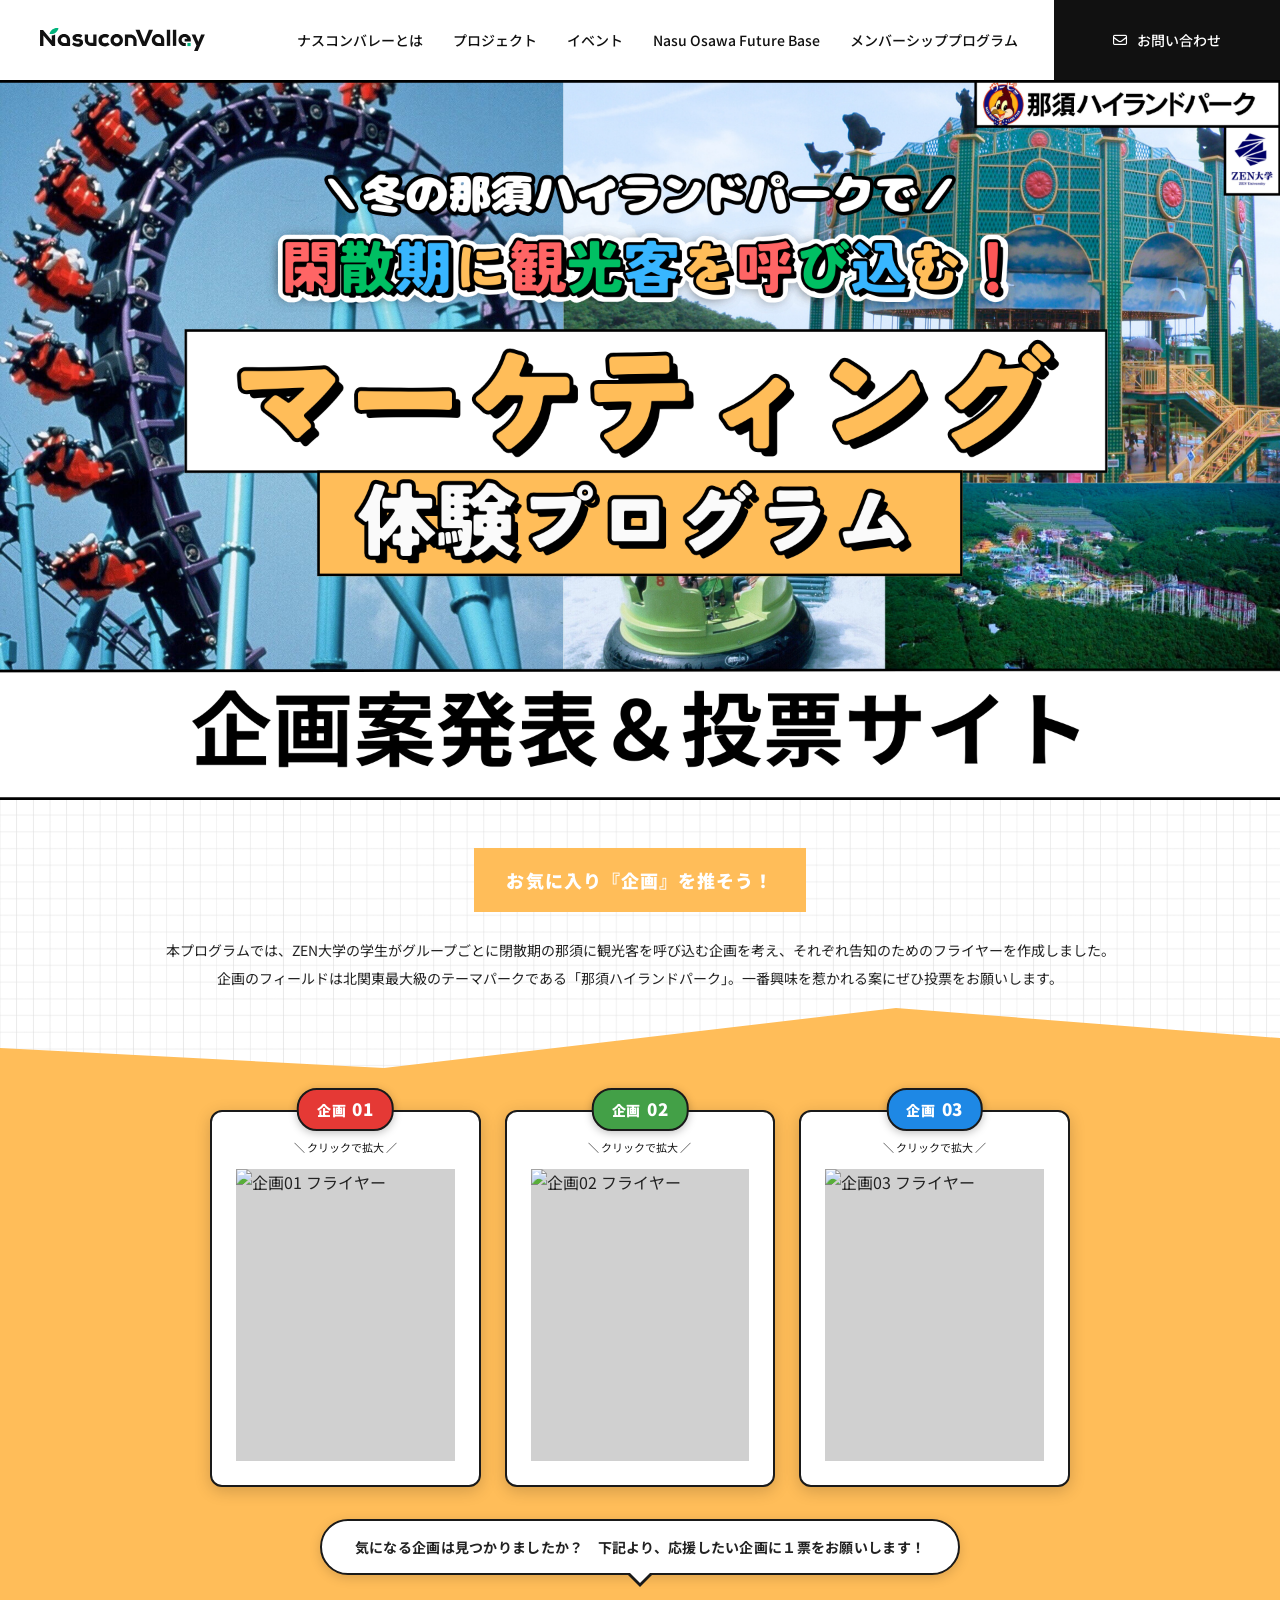
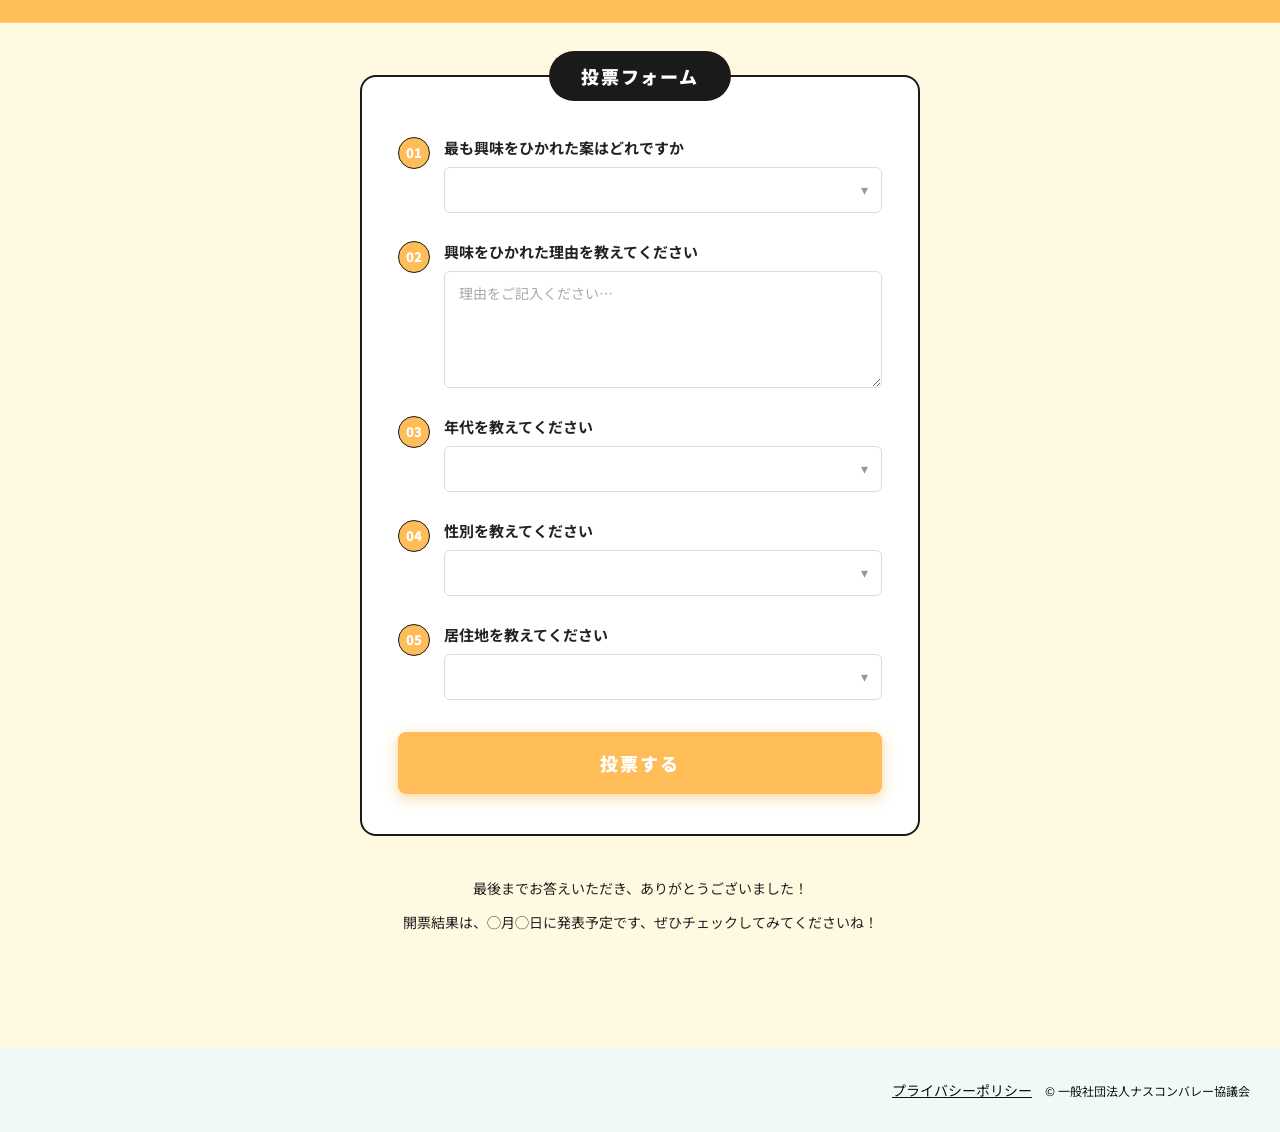
==== zen-mktg-pgm_vote.html @ e27eb182 "Add files via upload" ====
<!DOCTYPE html>
<html lang="ja">
  <head>
    <meta charset="UTF-8" />
    <meta
      name="viewport"
      content="width=device-width, initial-scale=1.0, maximum-scale=1.0"
    />
    <meta http-equiv="X-UA-Compatible" content="ie=edge" />

    <title>ZEN大学/マーケティング体験プログラム | ナスコンバレー</title>
    <meta
      name="description"
      content="ナスコンバレーは、21世紀型社会に求められるソリューション（エコシステム、サービス、製品）の共創・実証実験・社会実装の場です。社会・社会人・市民を中心に、未来社会の現実解となるソリューションを共創していく国内最大規模のリビングラボです。"
    />
    <script>
      (function (w, d, s, l, i) {
        w[l] = w[l] || [];
        w[l].push({ "gtm.start": new Date().getTime(), event: "gtm.js" });
        var f = d.getElementsByTagName(s)[0],
          j = d.createElement(s),
          dl = l != "dataLayer" ? "&l=" + l : "";
        j.async = true;
        j.src = "https://www.googletagmanager.com/gtm.js?id=" + i + dl;
        f.parentNode.insertBefore(j, f);
      })(window, document, "script", "dataLayer", "GTM-M34Q8W4");
    </script>
    <link rel="icon" href="/favicon.ico" />
    <link
      rel="stylesheet"
      type="text/css"
      href="https://cdnjs.cloudflare.com/ajax/libs/font-awesome/6.5.0/css/all.min.css"
    />
    <style>
      html:focus-within {
        scroll-behavior: smooth;
      }
    </style>
    <link rel="stylesheet" href="/assets/css/style.css" />

    <link
      rel="stylesheet"
      href="https://cdn.jsdelivr.net/npm/swiper@11/swiper-bundle.min.css"
    />
    <script src="https://cdn.jsdelivr.net/npm/swiper@11/swiper-bundle.min.js"></script>
    <link rel="preconnect" href="https://fonts.googleapis.com" />
    <link rel="preconnect" href="https://fonts.gstatic.com" crossorigin />
    <link
      href="https://fonts.googleapis.com/css2?family=Poppins:ital,wght@1,700&display=swap"
      rel="stylesheet"
    />
    <link
      rel="stylesheet"
      href="https://cdnjs.cloudflare.com/ajax/libs/viewerjs/1.11.6/viewer.min.css"
    />
    <script src="https://cdnjs.cloudflare.com/ajax/libs/viewerjs/1.11.6/viewer.min.js"></script>

    <!-- このページ専用CSS -->
    <link rel="stylesheet" href="/assets/css/zen-mktg-pgm_vote.css" />
  </head>
  <body>
    <div class="l-container">
      <noscript
        ><iframe
          src="https://www.googletagmanager.com/ns.html?id=GTM-M34Q8W4"
          height="0"
          width="0"
          style="display: none; visibility: hidden"
        ></iframe
      ></noscript>
      <div id="top"></div>

      <header id="js-navigation" class="l-header">
        <div class="l-header__inner">
          <div class="p-header__logo">
            <a href="/"><img src="/assets/img/zen-mktg-pgm_vote/logo.svg" alt="NasuconValley（ナスコンバレー）"></a>
          </div>
          <nav class="p-header__nav">
            <ul class="p-header__nav__menu">
              <li class="p-header__nav__menu__item">
                <a href="https://nasucon.jp#about" class="p-header__link"
                  >ナスコンバレーとは</a
                >
              </li>
              <li class="p-header__nav__menu__item">
                <a href="https://nasucon.jp#project" class="p-header__link"
                  >プロジェクト</a
                >
              </li>
              <li class="p-header__nav__menu__item">
                <a href="/event.html" class="p-header__link">イベント</a>
              </li>
              <li class="p-header__nav__menu__item">
                <a href="/nasu-osawa-future-base.html" class="p-header__link"
                  >Nasu Osawa Future Base</a
                >
              </li>
              <li class="p-header__nav__menu__item">
                <a href="https://nasucon.jp#membership" class="p-header__link"
                  >メンバーシッププログラム</a
                >
              </li>
              <li class="p-header__nav__menu__item">
                <a
                  href="https://docs.google.com/forms/d/e/1FAIpQLSdz6JYypkOb1RpY8NEYnSrfi_4fPVqxNecQVK3CWrZaAT5LdQ/viewform"
                  class="p-header__link p-header__link--contact"
                  target="_blank"
                  ><i class="far fa-envelope"></i><span>お問い合わせ</span></a
                >
              </li>
            </ul>
          </nav>
          <div class="p-header__hamburger"></div>
        </div>
      </header>

      <main>

        <!-- #zen-vote-page ルートラッパー（名前空間として使用） -->
        <div id="zen-vote-page">

          <!-- セクション①: KV（ヒーロー画像） -->
          <header class="zvp-hero">
            <img class="zvp-hero__img"
                 src="/assets/img/zen-mktg-pgm_vote/main-visual.png"
                 alt="冬の那須ハイランドパークで閉散期に観光客を呼び込む！マーケティング体験プログラム 企画案発表＆投票サイト">
          </header>


          <!-- セクション②: イントロテキスト -->
          <section class="zvp-intro">
            <div class="zvp-intro__inner">
              <div class="zvp-intro__banner">
                <p>お気に入り『企画』を推そう！</p>
              </div>
              <p class="zvp-intro__body">
                本プログラムでは、ZEN大学の学生がグループごとに閉散期の那須に観光客を呼び込む企画を考え、それぞれ告知のためのフライヤーを作成しました。<br>
                企画のフィールドは北関東最大級のテーマパークである「那須ハイランドパーク」。一番興味を惹かれる案にぜひ投票をお願いします。
              </p>
            </div>
          </section>

          <!-- セクション③: 企画カード（チラシ01〜03）-->
          <section class="zvp-plans" aria-label="企画一覧">
            <div class="zvp-plans__grid">

              <!-- 企画 01 -->
              <div class="zvp-plan-card-wrap">
                <div class="zvp-plan-card__badge zvp-plan-card__badge--01">企画 <span>01</span></div>
                <article id="plan01"
                         class="zvp-plan-card"
                         role="button"
                         tabindex="0"
                         aria-label="企画01のフライヤーを拡大表示">
                  <div class="zvp-plan-card__header">
                    <span class="zvp-plan-card__hint">＼ クリックで拡大 ／</span>
                  </div>
                  <div class="zvp-plan-card__img-wrap">
                    <img src="/assets/img/zen-mktg-pgm_vote/plan_01.jpg"
                         alt="企画01 フライヤー"
                         loading="lazy">
                  </div>
                </article>
              </div>

              <!-- 企画 02 -->
              <div class="zvp-plan-card-wrap">
                <div class="zvp-plan-card__badge zvp-plan-card__badge--02">企画 <span>02</span></div>
                <article id="plan02"
                         class="zvp-plan-card"
                         role="button"
                         tabindex="0"
                         aria-label="企画02のフライヤーを拡大表示">
                  <div class="zvp-plan-card__header">
                    <span class="zvp-plan-card__hint">＼ クリックで拡大 ／</span>
                  </div>
                  <div class="zvp-plan-card__img-wrap">
                    <img src="/assets/img/zen-mktg-pgm_vote/plan_02.jpg"
                         alt="企画02 フライヤー"
                         loading="lazy">
                  </div>
                </article>
              </div>

              <!-- 企画 03 -->
              <div class="zvp-plan-card-wrap">
                <div class="zvp-plan-card__badge zvp-plan-card__badge--03">企画 <span>03</span></div>
                <article id="plan03"
                         class="zvp-plan-card"
                         role="button"
                         tabindex="0"
                         aria-label="企画03のフライヤーを拡大表示">
                  <div class="zvp-plan-card__header">
                    <span class="zvp-plan-card__hint">＼ クリックで拡大 ／</span>
                  </div>
                  <div class="zvp-plan-card__img-wrap">
                    <img src="/assets/img/zen-mktg-pgm_vote/plan_03.jpg"
                         alt="企画03 フライヤー"
                         loading="lazy">
                  </div>
                </article>
              </div>

            </div>

            <!-- カード下の吹き出し -->
            <div class="zvp-plans__cta">
              <div class="zvp-plans__cta__balloon">
                <p>気になる企画は見つかりましたか？　下記より、応援したい企画に１票をお願いします！</p>
              </div>
            </div>
          </section>

          <!-- セクション④: 投票フォーム -->
          <section class="zvp-form-section" aria-label="投票フォーム">
            <div class="zvp-form-box">
              <span class="zvp-form-title">投票フォーム</span>

              <!-- Q1: 企画選択（必須） -->
              <div class="zvp-form-field">
                <span class="zvp-field-num" aria-hidden="true">01</span>
                <div class="zvp-field-body">
                  <p class="zvp-field-label">最も興味をひかれた案はどれですか</p>
                  <div class="zvp-select-wrap">
                    <select id="zvp-q1" class="zvp-field-select" aria-required="true">
                      <option value="" disabled selected></option>
                      <option value="1">企画1</option>
                      <option value="2">企画2</option>
                      <option value="3">企画3</option>
                    </select>
                  </div>
                </div>
              </div>

              <!-- Q2: 理由（自由記述） -->
              <div class="zvp-form-field">
                <span class="zvp-field-num" aria-hidden="true">02</span>
                <div class="zvp-field-body">
                  <p class="zvp-field-label">興味をひかれた理由を教えてください</p>
                  <textarea id="zvp-q2"
                            class="zvp-field-textarea"
                            placeholder="理由をご記入ください…"
                            rows="4"></textarea>
                </div>
              </div>

              <!-- Q3: 年代 -->
              <div class="zvp-form-field">
                <span class="zvp-field-num" aria-hidden="true">03</span>
                <div class="zvp-field-body">
                  <p class="zvp-field-label">年代を教えてください</p>
                  <div class="zvp-select-wrap">
                    <select id="zvp-q3" class="zvp-field-select">
                      <option value="" disabled selected></option>
                      <option value="u10">10代以下</option>
                      <option value="20s">20代</option>
                      <option value="30s">30代</option>
                      <option value="40s">40代</option>
                      <option value="50p">50代以上</option>
                    </select>
                  </div>
                </div>
              </div>

              <!-- Q4: 性別 -->
              <div class="zvp-form-field">
                <span class="zvp-field-num" aria-hidden="true">04</span>
                <div class="zvp-field-body">
                  <p class="zvp-field-label">性別を教えてください</p>
                  <div class="zvp-select-wrap">
                    <select id="zvp-q4" class="zvp-field-select">
                      <option value="" disabled selected></option>
                      <option value="male">男性</option>
                      <option value="female">女性</option>
                      <option value="other">その他</option>
                    </select>
                  </div>
                </div>
              </div>

              <!-- Q5: 居住地 -->
              <div class="zvp-form-field">
                <span class="zvp-field-num" aria-hidden="true">05</span>
                <div class="zvp-field-body">
                  <p class="zvp-field-label">居住地を教えてください</p>
                  <div class="zvp-select-wrap">
                    <select id="zvp-q5" class="zvp-field-select">
                      <option value="" disabled selected></option>
                      <option value="tochigi">栃木県内</option>
                      <option value="ibaraki">関東</option>
                      <option value="tokyo">東北</option>
                      <option value="other">それ以外</option>
                    </select>
                  </div>
                </div>
              </div>

              <!-- 送信ボタン -->
              <button id="zvp-submit-btn" class="zvp-submit-btn" type="button">
                投票する
              </button>
            </div>

            <div class="zvp-outro">
              <p>最後までお答えいただき、ありがとうございました！</p>
              <p>開票結果は、◯月◯日に発表予定です、ぜひチェックしてみてくださいね！</p>
            </div>

          </section>

        </div>


        <!-- カードの全画面拡大表示 -->
        <div id="zvp-modal-overlay" role="dialog" aria-modal="true" aria-label="フライヤー拡大表示">
          <div id="zvp-modal-inner">
            <button id="zvp-modal-close" type="button" aria-label="閉じる">✕</button>
            <p id="zvp-modal-label"></p>
            <img id="zvp-modal-img" src="#" alt="">
            <button id="zvp-modal-back-btn" type="button">← 一覧に戻る</button>
          </div>
        </div>

        <!-- 投票後のポップアップ（トースト） -->
        <div id="zvp-toast" role="status" aria-live="polite"></div>

      </main>

      <!-- このページ専用JavaScript -->
      <script src="/assets/js/zen-mktg-pgm_vote.js"></script>

      <footer class="l-footer">
        <div class="p-footer__bottom">
          <p class="p-footer__copyright">
            <a href="/terms/privacypolicy.pdf" target="_blank"
              >プライバシーポリシー</a
            >
            <small>© 一般社団法人ナスコンバレー協議会</small>
          </p>
        </div>
      </footer>
    </div>
  </body>
</html>
---- assets/css/style.css ----
@charset "UTF-8";
@import url("https://fonts.googleapis.com/css2?family=Noto+Sans+JP:wght@400;700&family=Poppins:wght@500;700&display=swap");

/*! destyle.css v2.0.2 | MIT License | https://github.com/nicolas-cusan/destyle.css */
/* Reset box-model and set borders */
/* ============================================ */
*,
::before,
::after {
  box-sizing: border-box;
  border-style: solid;
  border-width: 0;
}

/* Document */
/* ============================================ */
/**
 * 1. Correct the line height in all browsers.
 * 2. Prevent adjustments of font size after orientation changes in iOS.
 * 3. Remove gray overlay on links for iOS.
 */
html {
  line-height: 1.15;
  /* 1 */
  -webkit-text-size-adjust: 100%;
  /* 2 */
  -webkit-tap-highlight-color: transparent;
  /* 3*/
}

/* Sections */
/* ============================================ */
/**
 * Remove the margin in all browsers.
 */
body {
  margin: 0;
  padding: 0;
}

/**
 * Render the `main` element consistently in IE.
 */
main {
  display: block;
}

/* Vertical rhythm */
/* ============================================ */
p,
table,
blockquote,
address,
pre,
iframe,
form,
figure,
dl {
  margin: 0;
}

/* Headings */
/* ============================================ */
h1,
h2,
h3,
h4,
h5,
h6 {
  font-size: inherit;
  line-height: inherit;
  font-weight: inherit;
  margin: 0;
}

/* Lists (enumeration) */
/* ============================================ */
ul,
ol {
  margin: 0;
  padding: 0;
  list-style: none;
}

/* Lists (definition) */
/* ============================================ */
dt {
  font-weight: bold;
}

dd {
  margin-left: 0;
}

/* Grouping content */
/* ============================================ */
/**
 * 1. Add the correct box sizing in Firefox.
 * 2. Show the overflow in Edge and IE.
 */
hr {
  box-sizing: content-box;
  /* 1 */
  height: 0;
  /* 1 */
  overflow: visible;
  /* 2 */
  border-top-width: 1px;
  margin: 0;
  clear: both;
  color: inherit;
}

/**
 * 1. Correct the inheritance and scaling of font size in all browsers.
 * 2. Correct the odd `em` font sizing in all browsers.
 */
pre {
  font-family: monospace, monospace;
  /* 1 */
  font-size: inherit;
  /* 2 */
}

address {
  font-style: inherit;
}

/* Text-level semantics */
/* ============================================ */
/**
 * Remove the gray background on active links in IE 10.
 */
a {
  background-color: transparent;
  text-decoration: none;
  color: inherit;
}

/**
 * 1. Remove the bottom border in Chrome 57-
 * 2. Add the correct text decoration in Chrome, Edge, IE, Opera, and Safari.
 */
abbr[title] {
  text-decoration: underline;
  /* 2 */
  -webkit-text-decoration: underline dotted;
  text-decoration: underline dotted;
  /* 2 */
}

/**
 * Add the correct font weight in Chrome, Edge, and Safari.
 */
b,
strong {
  font-weight: bolder;
}

/**
 * 1. Correct the inheritance and scaling of font size in all browsers.
 * 2. Correct the odd `em` font sizing in all browsers.
 */
code,
kbd,
samp {
  font-family: monospace, monospace;
  /* 1 */
  font-size: inherit;
  /* 2 */
}

/**
 * Add the correct font size in all browsers.
 */
small {
  font-size: 80%;
}

/**
 * Prevent `sub` and `sup` elements from affecting the line height in
 * all browsers.
 */
sub,
sup {
  font-size: 75%;
  line-height: 0;
  position: relative;
  vertical-align: baseline;
}

sub {
  bottom: -0.25em;
}

sup {
  top: -0.5em;
}

/* Embedded content */
/* ============================================ */
/**
 * Prevent vertical alignment issues.
 */
img,
embed,
object,
iframe {
  vertical-align: bottom;
}

/* Forms */
/* ============================================ */
/**
 * Reset form fields to make them styleable
 */
button,
input,
optgroup,
select,
textarea {
  -webkit-appearance: none;
  appearance: none;
  vertical-align: middle;
  color: inherit;
  font: inherit;
  background: transparent;
  padding: 0;
  margin: 0;
  outline: 0;
  border-radius: 0;
  text-align: inherit;
}

/**
 * Reset radio and checkbox appearance to preserve their look in iOS.
 */
[type=checkbox] {
  -webkit-appearance: checkbox;
  appearance: checkbox;
}

[type=radio] {
  -webkit-appearance: radio;
  appearance: radio;
}

/**
 * Show the overflow in IE.
 * 1. Show the overflow in Edge.
 */
button,
input {
  /* 1 */
  overflow: visible;
}

/**
 * Remove the inheritance of text transform in Edge, Firefox, and IE.
 * 1. Remove the inheritance of text transform in Firefox.
 */
button,
select {
  /* 1 */
  text-transform: none;
}

/**
 * Correct the inability to style clickable types in iOS and Safari.
 */
button,
[type=button],
[type=reset],
[type=submit] {
  cursor: pointer;
  -webkit-appearance: none;
  appearance: none;
}

button[disabled],
[type=button][disabled],
[type=reset][disabled],
[type=submit][disabled] {
  cursor: default;
}

/**
 * Remove the inner border and padding in Firefox.
 */
button::-moz-focus-inner,
[type=button]::-moz-focus-inner,
[type=reset]::-moz-focus-inner,
[type=submit]::-moz-focus-inner {
  border-style: none;
  padding: 0;
}

/**
 * Restore the focus styles unset by the previous rule.
 */
button:-moz-focusring,
[type=button]:-moz-focusring,
[type=reset]:-moz-focusring,
[type=submit]:-moz-focusring {
  outline: 1px dotted ButtonText;
}

/**
 * Remove arrow in IE10 & IE11
 */
select::-ms-expand {
  display: none;
}

/**
 * Remove padding
 */
option {
  padding: 0;
}

/**
 * Reset to invisible
 */
fieldset {
  margin: 0;
  padding: 0;
  min-width: 0;
}

/**
 * 1. Correct the text wrapping in Edge and IE.
 * 2. Correct the color inheritance from `fieldset` elements in IE.
 * 3. Remove the padding so developers are not caught out when they zero out
 *    `fieldset` elements in all browsers.
 */
legend {
  color: inherit;
  /* 2 */
  display: table;
  /* 1 */
  max-width: 100%;
  /* 1 */
  padding: 0;
  /* 3 */
  white-space: normal;
  /* 1 */
}

/**
 * Add the correct vertical alignment in Chrome, Firefox, and Opera.
 */
progress {
  vertical-align: baseline;
}

/**
 * Remove the default vertical scrollbar in IE 10+.
 */
textarea {
  overflow: auto;
}

/**
 * Correct the cursor style of increment and decrement buttons in Chrome.
 */
[type=number]::-webkit-inner-spin-button,
[type=number]::-webkit-outer-spin-button {
  height: auto;
}

/**
 * 1. Correct the outline style in Safari.
 */
[type=search] {
  outline-offset: -2px;
  /* 1 */
}

/**
 * Remove the inner padding in Chrome and Safari on macOS.
 */
[type=search]::-webkit-search-decoration {
  -webkit-appearance: none;
}

/**
 * 1. Correct the inability to style clickable types in iOS and Safari.
 * 2. Change font properties to `inherit` in Safari.
 */
::-webkit-file-upload-button {
  -webkit-appearance: button;
  /* 1 */
  font: inherit;
  /* 2 */
}

/**
 * Clickable labels
 */
label[for] {
  cursor: pointer;
}

/* Interactive */
/* ============================================ */
/*
 * Add the correct display in Edge, IE 10+, and Firefox.
 */
details {
  display: block;
}

/*
 * Add the correct display in all browsers.
 */
summary {
  display: list-item;
}

/*
 * Remove outline for editable content.
 */
[contenteditable] {
  outline: none;
}

/* Table */
/* ============================================ */
table {
  border-collapse: collapse;
  border-spacing: 0;
}

caption {
  text-align: left;
}

td,
th {
  vertical-align: top;
  padding: 0;
}

th {
  text-align: left;
  font-weight: bold;
}

/* Misc */
/* ============================================ */
/**
 * Add the correct display in IE 10+.
 */
template {
  display: none;
}

/**
 * Add the correct display in IE 10.
 */
[hidden] {
  display: none;
}

html,
body {
  width: 100%;
  min-height: 100%;
}

@media screen and (min-width: 1025px) {

  html,
  body {
    overflow: auto !important;
  }
}

html {
  box-sizing: border-box;
  -ms-overflow-style: scrollbar;
  font-size: 62.5%;
}

*,
*::before,
*::after {
  box-sizing: border-box;
}

body {
  -webkit-text-size-adjust: 100%;
  color: #111111;
  font-size: 1.6rem;
  font-family: "Noto Sans JP", "Yu Gothic Medium", YuGothic, "Yu Gothic Medium", "Yu Gothic", "ヒラギノ角ゴ Pro W3", "メイリオ", sans-serif;
  /* margin: 0; */
  overflow-x: hidden;
  position: relative;
}

@media screen and (max-width: 766px) {
  body {
    font-size: 1.5rem;
  }
}

ul,
ol {
  list-style: none;
  padding: 0;
  margin: 0;
}

a {
  transition: all 0.3s ease;
}

a img {
  backface-visibility: hidden;
  -webkit-backface-visibility: hidden;
  transition: 0.3s ease;
}

@media screen and (min-width: 767px) {
  a:hover {
    text-decoration: none;
  }

  a:hover img {
    opacity: 0.6;
  }
}

@media screen and (min-width: 767px) {
  a:hover {
    color: #009A69;
  }
}

@media screen and (min-width: 1025px) {
  a[href^="tel:"] {
    pointer-events: none;
  }
}

img {
  max-width: 100%;
  height: auto;
}

p {
  line-height: 2;
  margin-bottom: 24px;
}

@media screen and (max-width: 766px) {
  p {
    margin-bottom: 20px;
  }
}

p small {
  font-size: 1.2rem;
}

p a {
  color: #00B67C;
  text-decoration: underline;
}

@media screen and (min-width: 767px) {
  p a:hover {
    color: #009A69;
    text-decoration: none;
  }
}

strong {
  font-weight: bold;
}

td a {
  text-decoration: underline;
}

@media screen and (min-width: 767px) {
  td a:hover {
    text-decoration: none;
  }
}

hr {
  height: 1px;
  background-color: #D3D3D3;
  border: none;
  margin: 20px 0;
}

.disnone {
  display: none;
}

.list-inline>li {
  display: inline-block;
}

.d-none {
  display: none !important;
}

.d-inline {
  display: inline !important;
}

.d-inline-block {
  display: inline-block !important;
}

.d-block {
  display: block !important;
}

.d-table {
  display: table !important;
}

.d-table-row {
  display: table-row !important;
}

.d-table-cell {
  display: table-cell !important;
}

.d-flex {
  display: flex !important;
  align-items: center;
}

.d-flex-center {
  justify-content: center;
  align-items: center;
}

.d-inline-flex {
  display: inline-flex !important;
}

table.d-inline-block,
table.d-block {
  display: table !important;
}

table th.d-inline-block,
table th.d-block,
table td.d-inline-block,
table td.d-block {
  display: table-cell !important;
}

@media screen and (max-width: 766px) {
  .d-md-none {
    display: none !important;
  }

  .d-md-inline {
    display: inline !important;
  }

  .d-md-inline-block {
    display: inline-block !important;
  }

  .d-md-block {
    display: block !important;
  }

  .d-md-table {
    display: table !important;
  }

  .d-md-table-row {
    display: table-row !important;
  }

  .d-md-table-cell {
    display: table-cell !important;
  }

  .d-md-flex {
    display: flex !important;
    align-items: center;
  }

  .d-md-inline-flex {
    display: inline-flex !important;
  }

  table.d-md-inline-block,
  table.d-md-block {
    display: table !important;
  }

  table th.d-md-inline-block,
  table th.d-md-block,
  table td.d-md-inline-block,
  table td.d-md-block {
    display: table-cell !important;
  }
}

@media screen and (max-width: 1024px) {
  .d-tb-none {
    display: none !important;
  }

  .d-tb-inline {
    display: inline !important;
  }

  .d-tb-inline-block {
    display: inline-block !important;
  }

  .d-tb-block {
    display: block !important;
  }

  .d-tb-table {
    display: table !important;
  }

  .d-tb-table-row {
    display: table-row !important;
  }

  .d-tb-table-cell {
    display: table-cell !important;
  }

  .d-tb-flex {
    display: flex !important;
    align-items: center;
  }

  .d-tb-inline-flex {
    display: inline-flex !important;
  }

  table.d-tb-inline-block,
  table.d-tb-block {
    display: table !important;
  }

  table th.d-tb-inline-block,
  table th.d-tb-block,
  table td.d-tb-inline-block,
  table td.d-tb-block {
    display: table-cell !important;
  }
}

@media screen and (min-width: 1025px) {
  .d-pc-none {
    display: none !important;
  }

  .d-pc-inline {
    display: inline !important;
  }

  .d-pc-inline-block {
    display: inline-block !important;
  }

  .d-pc-block {
    display: block !important;
  }

  .d-pc-table {
    display: table !important;
  }

  .d-pc-table-row {
    display: table-row !important;
  }

  .d-pc-table-cell {
    display: table-cell !important;
  }

  .d-pc-flex {
    display: flex !important;
    align-items: center;
  }

  .d-pc-inline-flex {
    display: inline-flex !important;
  }

  table.d-pc-inline-block,
  table.d-pc-block {
    display: table !important;
  }

  table th.d-pc-inline-block,
  table th.d-pc-block,
  table td.d-pc-inline-block,
  table td.d-pc-block {
    display: table-cell !important;
  }
}

@media screen and (min-width: 1281px) {
  .d-bs-none {
    display: none !important;
  }

  .d-bs-inline {
    display: inline !important;
  }

  .d-bs-inline-block {
    display: inline-block !important;
  }

  .d-bs-block {
    display: block !important;
  }

  .d-bs-table {
    display: table !important;
  }

  .d-bs-table-row {
    display: table-row !important;
  }

  .d-bs-table-cell {
    display: table-cell !important;
  }

  .d-bs-flex {
    display: flex !important;
    align-items: center;
  }

  .d-bs-inline-flex {
    display: inline-flex !important;
  }

  table.d-bs-inline-block,
  table.d-bs-block {
    display: table !important;
  }

  table th.d-bs-inline-block,
  table th.d-bs-block,
  table td.d-bs-inline-block,
  table td.d-bs-block {
    display: table-cell !important;
  }
}

@media screen and (max-width: 1280px) {
  .d-lg-none {
    display: none !important;
  }

  .d-lg-inline {
    display: inline !important;
  }

  .d-lg-inline-block {
    display: inline-block !important;
  }

  .d-lg-block {
    display: block !important;
  }

  .d-lg-table {
    display: table !important;
  }

  .d-lg-table-row {
    display: table-row !important;
  }

  .d-lg-table-cell {
    display: table-cell !important;
  }

  .d-lg-flex {
    display: flex !important;
    align-items: center;
  }

  .d-lg-inline-flex {
    display: inline-flex !important;
  }

  table.d-lg-inline-block,
  table.d-lg-block {
    display: table !important;
  }

  table th.d-lg-inline-block,
  table th.d-lg-block,
  table td.d-lg-inline-block,
  table td.d-lg-block {
    display: table-cell !important;
  }
}

@media screen and (max-width: 540px) {
  .d-pr-none {
    display: none !important;
  }

  .d-pr-inline {
    display: inline !important;
  }

  .d-pr-inline-block {
    display: inline-block !important;
  }

  .d-pr-block {
    display: block !important;
  }

  .d-pr-table {
    display: table !important;
  }

  .d-pr-table-row {
    display: table-row !important;
  }

  .d-pr-table-cell {
    display: table-cell !important;
  }

  .d-pr-flex {
    display: flex !important;
    align-items: center;
  }

  .d-pr-inline-flex {
    display: inline-flex !important;
  }

  table.d-pr-inline-block,
  table.d-pr-block {
    display: table !important;
  }

  table th.d-pr-inline-block,
  table th.d-pr-block,
  table td.d-pr-inline-block,
  table td.d-pr-block {
    display: table-cell !important;
  }
}

@media screen and (max-width: 360px) {
  .d-sm-none {
    display: none !important;
  }

  .d-sm-inline {
    display: inline !important;
  }

  .d-sm-inline-block {
    display: inline-block !important;
  }

  .d-sm-block {
    display: block !important;
  }
}

.l-header {
  width: 100%;
  height: 80px;
  background-color: #fff;
  position: fixed;
  top: 0;
  left: 0;
  transition: all 0.3s ease;
  z-index: 20;
}

@media screen and (max-width: 1024px) {
  .l-header {
    height: 70px;
  }
}

.l-header.is-scrolling {
  box-shadow: 0 3px 6px rgba(0, 0, 0, 0.1);
}

.l-header__inner {
  width: 100%;
  height: 100%;
  margin: auto;
  display: flex;
  justify-content: space-between;
  align-items: center;
  /* flex-wrap: wrap; */
  padding: 0 0 0 40px;
  transition: all 0.3s ease;
  position: relative;
}

@media screen and (max-width: 1024px) {
  .l-header__inner {
    padding: 0;
  }
}

@media screen and (min-width: 1025px) {
  .l-header--tiered {
    height: 114px;
  }
}

.p-header__logo {
  display: block;
}

@media screen and (max-width: 1024px) {
  .p-header__logo {
    padding-left: 20px;
  }
}

@media screen and (max-width: 766px) {
  .p-header__logo {
    padding-left: 10px;
  }
}

.p-header__logo a {
  width: 202px;
  height: 32px;
  background-image: url(../img/common/logo.svg?2021-10-12);
  background-repeat: no-repeat;
  background-size: 100% auto;
  background-position: center;
  font-size: 0;
  text-indent: -999em;
  display: block;
}

@media screen and (max-width: 1280px) {
  .p-header__logo a {
    width: 165px;
    height: 24px;
  }
}

@media screen and (min-width: 767px) {
  .p-header__logo a:hover {
    opacity: 0.6;
  }
}

.p-header__logo--center {
  width: 100%;
  text-align: center;
}

.p-header__logo--center a {
  margin: auto;
}

.p-header__nav {
  margin-left: auto;
}

@media screen and (min-width: 1025px) {
  .p-header__nav {
    display: block !important;
  }
}

@media screen and (max-width: 1024px) {
  .p-header__nav {
    display: none;
    width: 100%;
    height: calc(100vh - 60px);
    background-color: #fff;
    border-top: #D3D3D3 solid 1px;
    padding-bottom: 60px;
    position: fixed;
    top: 70px;
    left: 0;
    overflow: auto;
  }
}

@media screen and (min-width: 1025px) {
  .p-header__nav--tiered {
    height: 100%;
  }
}

@media screen and (max-width: 1024px) {
  .p-header__nav__inner {
    display: flex;
    flex-direction: column-reverse;
    flex-wrap: wrap;
  }
}

@media screen and (min-width: 1025px) {
  .p-header__nav__top {
    height: 34px;
    display: flex;
    align-items: center;
    justify-content: flex-end;
    flex-wrap: wrap;
    margin-top: 14px;
  }
}

@media screen and (max-width: 1024px) {
  .p-header__nav__top {
    width: 100%;
    padding: 30px 45px;
  }
}

@media screen and (max-width: 540px) {
  .p-header__nav__top {
    padding: 30px;
  }
}

.p-header__nav__top__list {
  display: flex;
}

@media screen and (min-width: 1025px) {
  .p-header__nav__top__list {
    margin-right: 40px;
  }
}

@media screen and (max-width: 1024px) {
  .p-header__nav__top__list {
    margin-bottom: 25px;
  }
}

.p-header__nav__top__list__item:not(:last-child) {
  margin-right: 35px;
}

.p-header__nav__top__list__item a {
  font-size: 1.4rem;
  font-weight: 500;
  padding-left: 12px;
  position: relative;
}

@media screen and (max-width: 1280px) {
  .p-header__nav__top__list__item a {
    font-size: 1.3rem;
  }
}

@media screen and (max-width: 1024px) {
  .p-header__nav__top__list__item a {
    font-size: 1.4rem;
  }
}

.p-header__nav__top__list__item a::before {
  font-family: "Font Awesome 5 Pro";
  content: "";
  color: #00B67C;
  font-size: 1.6rem;
  font-weight: 400;
  line-height: 1;
  position: absolute;
  top: 50%;
  left: 0;
  transform: translateY(-50%);
  z-index: 2;
}

@media screen and (min-width: 1025px) {
  .p-header__nav__top__search__wrap {
    margin-right: 48px;
  }
}

@media screen and (max-width: 1024px) {
  .p-header__nav__top__search__wrap {
    margin-bottom: 25px;
  }
}

.p-header__nav__top__search.c-form__search {
  width: 200px;
  height: 34px;
  background-color: #f2f2f2;
  font-size: 1.4rem;
  font-weight: 500;
  border-radius: 40px;
  border: none;
  padding: 0 16px;
}

@media screen and (max-width: 1280px) {
  .p-header__nav__top__search.c-form__search {
    font-size: 1.3rem;
  }
}

@media screen and (max-width: 1024px) {
  .p-header__nav__top__search.c-form__search {
    width: 100%;
    font-size: 1.4rem;
  }
}

.p-header__nav__top__search__button.c-form__search__button i {
  color: #aaaaaa;
  font-size: 1.6rem;
}

.p-header__nav__top__tel {
  color: #00B67C;
  font-size: 2.2rem;
  font-weight: bold;
  position: relative;
  padding-left: 22px;
  margin-bottom: 5px;
}

@media screen and (min-width: 1025px) {
  .p-header__nav__top__tel__wrap {
    margin-bottom: 6px;
  }
}

@media screen and (max-width: 1024px) {
  .p-header__nav__top__tel__wrap {
    text-align: center;
    margin-top: 12px;
  }
}

@media screen and (max-width: 1280px) {
  .p-header__nav__top__tel {
    font-size: 2rem;
  }
}

@media screen and (max-width: 1024px) {
  .p-header__nav__top__tel {
    font-size: 2.2rem;
  }
}

.p-header__nav__top__tel::before {
  font-family: "Font Awesome 5 Pro";
  content: "";
  font-size: 1.8rem;
  font-weight: bold;
  line-height: 1;
  position: absolute;
  top: 50%;
  left: 0;
  transform: translateY(-50%);
  z-index: 2;
}

@media screen and (max-width: 1280px) {
  .p-header__nav__top__tel::before {
    font-size: 1.6rem;
  }
}

@media screen and (max-width: 1024px) {
  .p-header__nav__top__tel::before {
    font-size: 1.8rem;
  }
}

.p-header__nav__menu {
  display: flex;
  align-items: center;
  justify-content: center;
}

@media screen and (max-width: 1024px) {
  .p-header__nav__menu {
    width: 100%;
    display: block;
  }
}

@media screen and (min-width: 1025px) {
  .p-header__nav__menu--bottom {
    height: 64px;
    align-items: flex-start;
    margin-top: 2px;
  }
}

@media screen and (min-width: 1025px) {

  .p-header__nav__menu--bottom .p-header__head,
  .p-header__nav__menu--bottom .p-header__link {
    height: 64px;
    padding-bottom: 15px;
  }
}

@media screen and (max-width: 1024px) {

  .p-header__nav__menu--bottom .p-header__head,
  .p-header__nav__menu--bottom .p-header__link {
    position: relative;
    top: auto;
    left: auto;
  }
}

.p-header__nav__menu__item {
  display: flex;
  align-items: center;
  justify-content: center;
  flex-wrap: wrap;
  position: relative;
  transition: all 0.3s ease;
  line-height: 1.5;
}

@media screen and (max-width: 1024px) {
  .p-header__nav__menu__item:not(*:last-child) {
    border-bottom: #D3D3D3 solid 1px;
  }
}

.p-header__nav__menu__item.is-act::before {
  opacity: 0;
}

.p-header__nav__menu__item.is-act::after {
  transform: rotate(0);
}

@media screen and (min-width: 767px) {

  .p-header__nav__menu__item:hover .p-header__head::before,
  .p-header__nav__menu__item:hover .p-header__link::before {
    opacity: 1;
  }

  .p-header__nav__menu__item:hover .p-header__head::after,
  .p-header__nav__menu__item:hover .p-header__link::after {
    color: #00B67C;
  }
}

.p-header__nav__menu__item--button {
  margin-left: 20px;
}

@media screen and (max-width: 1024px) {
  .p-header__nav__menu__item--button {
    border-bottom: none;
    margin-left: 0;
    margin-top: 28px;
  }
}

.p-header__link,
.p-header__head {
  height: 80px;
  font-weight: 500;
  display: flex;
  align-items: center;
  padding: 0 20px;
  position: relative;
  cursor: pointer;
}

.p-header__link::before,
.p-header__head::before {
  content: "";
  width: 100%;
  height: 4px;
  background-color: #00B67C;
  position: absolute;
  bottom: 0;
  left: 0;
  transition: all 0.3s ease;
  opacity: 0;
}

/* @media screen and (max-width: 1280px) { */
  .p-header__link,
  .p-header__head {
    font-size: 1.4rem;
    padding: 0 15px;
  }
/* } */

@media screen and (max-width: 1200px) {
  .p-header__link,
  .p-header__head {
    font-size: 1.1rem;
    padding: 0 10px;
  }
}

@media screen and (max-width: 1024px) {

  .p-header__link,
  .p-header__head {
    width: 100%;
    height: auto;
    color: #111111 !important;
    font-size: 1.6rem;
    font-weight: 500;
    padding: 22px 45px;
  }
}

@media screen and (max-width: 1024px) and (max-width: 540px) {

  .p-header__link,
  .p-header__head {
    padding: 22px 25px;
  }
}

@media screen and (max-width: 1024px) {

  .p-header__link::before,
  .p-header__head::before {
    content: none;
  }
}

@media screen and (max-width: 1024px) {

  .p-header__link::after,
  .p-header__head::after {
    font-family: "Font Awesome 5 Pro";
    color: #00B67C;
    position: absolute;
    transition: all 0.3s ease;
  }
}

@media screen and (max-width: 540px) {

  .p-header__link,
  .p-header__head {
    padding: 20px 30px 20px 25px;
  }
}

.p-header__link--contact,
.p-header__head--contact {
  background: #111111;
  color: #fff;
  justify-content: center;
  padding: 0 59px;
  margin-left: 21px;
}

@media screen and (max-width: 1024px) {

  .p-header__link--contact,
  .p-header__head--contact {
    color: #fff !important;
    padding: 22px 20px;
    display: block;
    width: 90%;
    margin: 80px auto;
    text-align: center;
  }

  .p-header__link--contact::after,
  .p-header__head--contact::after {
    content: none !important;
  }
}

.p-header__link--contact .far,
.p-header__head--contact .far {
  margin-right: 10px;
}

.p-header__link--contact:before,
.p-header__head--contact:before {
  content: none;
}

.p-header__link--contact:hover,
.p-header__head--contact:hover {
  color: #fff !important;
  opacity: 0.8;
}

@media screen and (max-width: 1024px) {
  .p-header__link::after {
    content: "";
    font-size: 2.2rem;
    font-weight: 500;
    top: 18px;
    right: 45px;
  }
}

@media screen and (max-width: 766px) {
  .p-header__link::after {
    font-size: 2rem;
  }
}

@media screen and (max-width: 540px) {
  .p-header__link::after {
    right: 25px;
  }
}

.p-header__head {
  padding-right: 20px;
}

.p-header__head::after {
  font-family: "Font Awesome 5 Pro";
  content: "";
  font-size: 1.8rem;
  font-weight: 500;
  padding-left: 8px;
}

@media screen and (max-width: 1024px) {
  .p-header__head::after {
    font-family: "Font Awesome 5 Pro";
    content: "";
    color: #00B67C;
    font-size: 1.8rem;
    padding-left: 0;
    position: absolute;
    top: 50%;
    right: 43px;
    transform: translateY(-50%);
  }
}

@media screen and (max-width: 766px) {
  .p-header__head::after {
    font-size: 1.8rem;
  }
}

@media screen and (max-width: 540px) {
  .p-header__head::after {
    right: 23px;
  }
}

.p-header__head.is-act::after {
  content: "";
}

.p-header__button.c-button {
  width: 180px;
  height: 46px;
}

@media screen and (max-width: 1280px) {
  .p-header__button.c-button {
    width: 142px;
    font-size: 1.3rem;
  }
}

@media screen and (max-width: 1024px) {
  .p-header__button.c-button {
    width: 258px;
    height: 54px;
    font-size: 1.4rem;
  }
}

.p-header__button.c-button::after {
  display: none;
}

@media screen and (max-width: 1024px) {
  .p-header__button.c-button::after {
    display: block;
  }
}

.p-header__sub__wrapper {
  display: none;
  width: 150%;
  background-color: #fff;
  padding: 32px;
  box-shadow: 0 3px 6px rgba(0, 0, 0, 0.1);
  position: absolute;
  top: 96px;
  left: 0;
  cursor: default;
}

@media screen and (max-width: 1024px) {
  .p-header__sub__wrapper {
    width: 100% !important;
    background-color: #f2f2f2;
    border-top: #D3D3D3 solid 1px;
    box-shadow: none;
    padding: 0;
    position: relative;
    top: auto;
    left: auto;
  }
}

@media screen and (min-width: 1025px) {
  .p-header__sub__wrapper--tiered {
    top: 64px;
  }
}

.p-header__sub__menu {
  width: 100%;
}

@media screen and (max-width: 1024px) {
  .p-header__sub__menu {
    width: 100%;
    box-shadow: none;
    display: block;
    padding: 0;
  }
}

.p-header__sub__menu__item {
  padding-left: 18px;
  position: relative;
}

@media screen and (max-width: 1024px) {
  .p-header__sub__menu__item {
    width: 100%;
    padding-left: 0;
  }
}

.p-header__sub__menu__item::before {
  font-family: "Font Awesome 5 Pro";
  content: "";
  color: #00B67C;
  position: absolute;
  top: 2px;
  left: 0;
}

@media screen and (max-width: 1024px) {
  .p-header__sub__menu__item::before {
    content: none;
  }
}

.p-header__sub__menu__item:not(:last-child) {
  margin-bottom: 24px;
}

@media screen and (max-width: 1024px) {
  .p-header__sub__menu__item:not(:last-child) {
    border-bottom: #D3D3D3 solid 1px;
    margin-bottom: 0;
    margin-right: 0;
  }
}

.p-header__sub__menu__item a {
  font-weight: 500;
  position: relative;
}

@media screen and (max-width: 1024px) {
  .p-header__sub__menu__item a {
    font-size: 1.5rem;
    font-weight: 500;
    display: block;
    padding: 20px 45px 20px 60px;
  }
}

@media screen and (max-width: 540px) {
  .p-header__sub__menu__item a {
    padding: 20px 30px 20px 35px;
  }
}

@media screen and (min-width: 767px) {
  .p-header__sub__menu__item a:hover {
    color: #00B67C;
  }
}

@media screen and (max-width: 1024px) {
  .p-header__sub__menu__item a::after {
    font-family: "Font Awesome 5 Pro";
    color: #00B67C;
    content: "";
    font-size: 2rem;
    font-weight: 500;
    position: absolute;
    top: 18px;
    right: 45px;
  }
}

@media screen and (max-width: 766px) {
  .p-header__sub__menu__item a::after {
    font-size: 2rem;
  }
}

@media screen and (max-width: 540px) {
  .p-header__sub__menu__item a::after {
    right: 25px;
  }
}

.p-header__hamburger {
  display: none;
}

@media screen and (max-width: 1024px) {
  .p-header__hamburger {
    width: 70px;
    height: 70px;
    display: block;
    margin-left: auto;
    transition: all 0.3s ease;
    position: relative;
    cursor: pointer;
  }

  .p-header__hamburger::before,
  .p-header__hamburger::after {
    font-family: "Font Awesome 5 Pro";
    font-weight: 100;
    position: absolute;
    top: 50%;
    left: 50%;
    transform: translate(-50%, -50%);
    transition: all 0.3s ease;
  }

  .p-header__hamburger::before {
    content: "";
    font-size: 2.4rem;
  }

  .p-header__hamburger::after {
    content: "";
    font-size: 2.8rem;
    opacity: 0;
  }
}

@media screen and (min-width: 767px) {
  .p-header__hamburger:hover {
    color: #00B67C;
  }
}

.p-header__hamburger.is-act::before {
  opacity: 0;
}

.p-header__hamburger.is-act::after {
  opacity: 1;
}

.l-footer {
  width: 100%;
  background-color: #EFFAF6;
  margin-top: auto;
}

.l-footer__wrapper {
  width: 100%;
  position: relative;
}

.l-footer__inner {
  width: 100%;
  max-width: 1200px;
  display: flex;
  flex-wrap: wrap;
  padding-top: 80px;
  margin: 0 auto 100px;
}

@media screen and (max-width: 1280px) {
  .l-footer__inner {
    padding-left: 20px;
    padding-right: 20px;
  }
}

@media screen and (max-width: 766px) {
  .l-footer__inner {
    padding-top: 50px;
    margin-bottom: 25px;
  }
}

@media (max-width: 1100px) {
  .l-footer__inner {
    display: block;
  }
}

.l-footer__inner--low {
  display: block;
  padding: 40px 0;
  margin: auto;
}

@media screen and (max-width: 1280px) {
  .l-footer__inner--low {
    padding: 40px 20px;
  }
}

@media screen and (max-width: 766px) {
  .l-footer__inner--low {
    padding: 20px;
  }
}

.p-footer__logo {
  margin-bottom: 36px;
}

@media screen and (max-width: 766px) {
  .p-footer__logo {
    margin-bottom: 40px;
  }
}

.p-footer__logo a {
  width: 200px;
  height: 28px;
  background-image: url(../img/common/logo.svg);
  background-repeat: no-repeat;
  background-size: 100% auto;
  background-position: center;
  text-indent: -999em;
  display: block;
}

@media screen and (max-width: 766px) {
  .p-footer__logo a {
    margin: auto;
  }
}

@media screen and (min-width: 767px) {
  .p-footer__logo a:hover {
    opacity: 0.6;
  }
}

@media screen and (max-width: 1024px) {
  .p-footer__block {
    margin-bottom: 40px;
  }
}

@media screen and (max-width: 766px) {
  .p-footer__block {
    margin-bottom: 0;
  }
}

.p-footer__sns {
  display: flex;
}

@media screen and (max-width: 766px) {
  .p-footer__sns {
    justify-content: center;
  }
}

.p-footer__sns li:not(:last-child) {
  margin-right: 28px;
}

.p-footer__sns li a i {
  font-size: 2.4rem;
}

.p-footer__nav {
  margin-left: auto;
  display: flex;
  justify-content: space-between;
  flex-wrap: wrap;
  transition: 0.3s ease;
}

.p-footer__nav__wrapper {
  width: 100%;
  display: flex;
  flex-wrap: wrap;
}

@media (max-width: 1100px) {
  .p-footer__nav__wrapper {
    display: block;
  }
}

@media screen and (max-width: 766px) {
  .p-footer__nav__wrapper {
    margin-bottom: 30px;
  }
}

@media (max-width: 1100px) {
  .p-footer__nav {
    margin-left: 0;
  }
}

@media screen and (max-width: 766px) {
  .p-footer__nav {
    width: 100%;
    display: block;
    border-bottom: #D3D3D3 solid 1px;
  }
}

.p-footer__nav__item {
  transition: 0.3s ease;
}

@media screen and (max-width: 766px) {
  .p-footer__nav__item {
    border-top: #D3D3D3 solid 1px;
  }
}

.p-footer__nav__item:not(:last-child) {
  margin-right: 84px;
}

@media screen and (max-width: 1280px) {
  .p-footer__nav__item:not(:last-child) {
    margin-right: 64px;
  }
}

@media screen and (max-width: 1024px) {
  .p-footer__nav__item:not(:last-child) {
    margin-right: 30px;
  }
}

@media screen and (max-width: 766px) {
  .p-footer__nav__item:not(:last-child) {
    margin-right: 0;
    margin-bottom: 0;
  }
}

.p-footer__nav__menu__item:not(:last-child) {
  margin-bottom: 20px;
}

@media screen and (max-width: 766px) {
  .p-footer__nav__menu__item:not(:last-child) {
    border-bottom: #D3D3D3 solid 1px;
    margin-bottom: 0;
  }
}

.p-footer__nav__menu__item a {
  font-size: 1.4rem;
  font-weight: 500;
  display: block;
  position: relative;
}

@media screen and (min-width: 767px) {
  .p-footer__nav__menu__item a:hover {
    color: #00B67C;
  }
}

@media screen and (max-width: 766px) {
  .p-footer__nav__menu__item a {
    font-size: 1.6rem;
    padding: 22px 42px 22px 0;
  }

  .p-footer__nav__menu__item a::after {
    font-family: "Font Awesome 5 Pro";
    content: "";
    color: #00B67C;
    font-size: 2rem;
    font-weight: 500;
    position: absolute;
    top: 50%;
    right: 16px;
    transform: translateY(-50%);
  }
}

.p-footer__head {
  font-size: 1.4rem;
  font-weight: 500;
  position: relative;
}

@media screen and (max-width: 766px) {
  .p-footer__head {
    font-size: 1.6rem;
    padding: 22px 42px 22px 0;
  }

  .p-footer__head::after {
    font-family: "Font Awesome 5 Pro";
    content: "";
    color: #00B67C;
    font-size: 1.8rem;
    font-weight: 100;
    margin-top: -4px;
    position: absolute;
    top: 50%;
    right: 14px;
    transform: translateY(-50%);
  }
}

.p-footer__head.is-act::after {
  content: "";
}

.p-footer__sub__wrapper {
  margin-top: 10px;
}

@media screen and (max-width: 766px) {
  .p-footer__sub__wrapper {
    display: none;
    padding-bottom: 30px;
  }
}

.p-footer__sub__menu__item {
  padding-left: 18px;
  position: relative;
}

@media screen and (max-width: 766px) {
  .p-footer__sub__menu__item {
    padding-left: 20px;
  }
}

.p-footer__sub__menu__item::before {
  content: "";
  width: 6px;
  height: 1px;
  background-color: #000000;
  position: absolute;
  top: 10px;
  left: 12px;
}

@media screen and (max-width: 766px) {
  .p-footer__sub__menu__item::before {
    content: none;
  }
}

/* .p-footer__sub__menu__item a {
  font-weight: 500;
  padding-left: 8px;
} */
@media screen and (max-width: 766px) {
  .p-footer__sub__menu__item a {
    font-size: 1.5rem;
    padding: 0;
  }

  .p-footer__sub__menu__item a::after {
    font-family: "Font Awesome 5 Pro";
    content: "";
    color: #00B67C;
    font-size: 2rem;
    font-weight: 500;
    top: 50%;
    right: 16px;
    transform: translateY(-50%);
  }
}

.p-footer__sub__menu__item+.p-footer__sub__menu__item {
  margin-top: 10px;
}

@media screen and (max-width: 766px) {
  .p-footer__sub__menu__item+.p-footer__sub__menu__item {
    margin-top: 30px;
  }
}

.p-footer__button.c-button {
  display: none;
}

@media screen and (max-width: 766px) {
  .p-footer__button.c-button {
    display: flex;
    margin: 30px auto;
  }
}

.p-footer__bottom {
  width: 100%;
  /*border-top: $gray solid 1px;*/
  padding: 28px 0;
}

@media screen and (max-width: 766px) {
  .p-footer__bottom {
    padding: 20px 0;
  }
}

.p-footer__sp__menu {
  display: none;
  margin-bottom: 15px;
}

@media screen and (max-width: 766px) {
  .p-footer__sp__menu {
    display: flex;
    flex-wrap: wrap;
  }
}

@media screen and (max-width: 540px) {
  .p-footer__sp__menu {
    justify-content: space-between;
  }
}

.p-footer__sp__menu__item {
  padding-left: 16px;
  margin-bottom: 15px;
  margin-right: 20px;
  position: relative;
}

@media screen and (max-width: 540px) {
  .p-footer__sp__menu__item {
    width: calc((100% - 20px) / 2);
    margin-right: 0;
  }
}

@media screen and (max-width: 360px) {
  .p-footer__sp__menu__item {
    width: 100%;
  }
}

.p-footer__sp__menu__item::before {
  font-family: "Font Awesome 5 Pro";
  content: "";
  color: #00B67C;
  font-size: 1.6rem;
  line-height: 1;
  position: absolute;
  top: 1px;
  left: 5px;
}

.p-footer__sp__menu__item a {
  font-size: 1.4rem;
  display: block;
}

.p-footer__copyright {
  text-align: right;
  margin-bottom: 0;
  font-size: 1.4rem;
  padding-right: 30px;
}

@media screen and (max-width: 766px) {
  .p-footer__copyright {
    text-align: center;
    padding-right: 15px;
    padding-left: 15px;
  }
}

.p-footer__copyright a {
  color: #111111;
  margin-right: 10px;
  margin-left: 10px;
}

.p-footer__copyright small {
  display: inline-block;
}

.l-container {
  width: auto;
  height: auto;
  min-height: 100vh;
  padding-top: 80px;
  position: relative;
  display: flex;
  flex-wrap: wrap;
  transition: all 0.3s ease;
  overflow-x: hidden;
}

@media screen and (max-width: 1024px) {
  .l-container {
    padding-top: 70px;
  }
}

@media screen and (min-width: 1025px) {
  .l-container.is-scrolled {
    padding-top: 70px;
  }
}

.l-content {
  width: 100%;
  height: auto;
  background-color: #fff;
  box-sizing: border-box;
  margin: auto;
  position: relative;
  z-index: 5;
}

/* .l-kv {
  width: 100%;
  background-repeat: no-repeat;
  background-size: cover;
  background-position: center;
}
@media screen and (min-width: 767px) {
  .l-kv {
    background-image: url(/assets/img/index/mv_pc.png);
    height: 728px;
  }
}
@media screen and (max-width: 766px) {
  .l-kv {
    background-image: url(/assets/img/index/mv_sp.png);
    position: relative;
  }
  .l-kv::before {
    content: "";
    float: left;
    padding-top: 162.6666666667%;
  }
  .l-kv::after {
    content: "";
    display: block;
    clear: both;
  }
  .l-kv > :first-child {
    height: 100%;
    left: 0;
    position: absolute;
    top: 0;
    width: 100%;
  }
}
.l-kv__inner {
  margin: auto;
  width: 100%;
  height: 100%;
}
@media screen and (min-width: 767px) {
  .l-kv__inner {
    max-width: 1240px;
    display: flex;
    justify-content: flex-end;
    align-items: center;
  }
}
.l-kv__title {
  width: 100%;
}
@media screen and (min-width: 767px) {
  .l-kv__title {
    max-width: 600px;
    padding-left: 20px;
    padding-right: 20px;
  }
}
@media screen and (max-width: 766px) {
  .l-kv__title {
    padding-left: 10px;
    padding-right: 10px;
  }
} */

.l-news {
  padding: 47px 0;
}

.l-section {
  padding: 120px 0;
  position: relative;
}

@media screen and (max-width: 766px) {
  .l-section {
    padding: 50px 0;
  }
}

.l-section:last-child {
  padding-bottom: 120px;
}

@media screen and (max-width: 766px) {
  .l-section:last-child {
    padding-bottom: 60px;
  }
}

.l-inner {
  width: 100%;
  max-width: 1240px;
  box-sizing: border-box;
  margin: 0 auto;
  position: relative;
  z-index: 1;
}

@media screen and (min-width: 767px) {
  .l-inner {
    padding-left: 20px;
    padding-right: 20px;
  }
}

@media screen and (max-width: 766px) {
  .l-inner {
    padding-left: 15px;
    padding-right: 15px;
  }
}

.l-inner--wide {
  max-width: 1400px;
}

@media (max-width: 1360px) {
  .l-inner--wide {
    padding-left: 20px;
    padding-right: 20px;
  }
}

.l-inner--confined {
  max-width: 1200px;
}

@media (max-width: 980px) {
  .l-inner--confined {
    padding-left: 20px;
    padding-right: 20px;
  }
}

.l-inner--narrow {
  max-width: 940px;
}

@media (max-width: 980px) {
  .l-inner--narrow {
    padding-left: 20px;
    padding-right: 20px;
  }
}

@media screen and (max-width: 766px) {
  .l-inner--sp--wide {
    padding-left: 0 !important;
    padding-right: 0 !important;
  }
}

.l-inner>*:first-child {
  margin-top: 0;
}

.l-inner>*:last-child {
  margin-bottom: 0;
}

.l-contact {
  padding: 60px 0;
  width: 100%;
  background-repeat: no-repeat;
  background-size: cover;
  background-position: center;
  background-image: url(/assets/img/common/bg_contact.png);
}

@media screen and (min-width: 1025px) {
  .l-contact {
    height: 520px;
  }
}

.l-contact__item>*:first-child {
  margin-top: 0;
}

.l-contact__item>*:last-child {
  margin-bottom: 0;
}

@media screen and (min-width: 1025px) {
  .l-contact__item:not(:last-child) {
    border-right: 1px solid #767C72;
  }
}

@media screen and (max-width: 766px) {
  .l-contact__item:not(:last-child) {
    border-bottom: 1px solid #767C72;
    padding-bottom: 30px;
  }
}

@media screen and (max-width: 766px) {
  .l-contact__item:not(:first-child) {
    padding-top: 30px;
  }
}

.c-button {
  max-width: 100%;
  width: 380px;
  height: 62px;
  background-color: #111111;
  color: #fff;
  font-family: "Noto Sans JP", "Yu Gothic Medium", YuGothic, "Yu Gothic Medium", "Yu Gothic", "ヒラギノ角ゴ Pro W3", "メイリオ", sans-serif;
  font-size: 1.6rem;
  font-weight: bold;
  text-decoration: none;
  text-align: center;
  line-height: 1.4;
  border: none;
  display: flex;
  justify-content: center;
  align-items: center;
  margin: auto;
  padding: 0;
  cursor: pointer;
  position: relative;
  transition: 0.3s ease;
  overflow: hidden;
  z-index: 1;
}

@media screen and (max-width: 766px) {
  .c-button {
    width: 290px;
    height: 56px;
    max-width: 100%;
    padding-right: 20px;
  }
}

.c-button::after {
  font-family: "Font Awesome 5 Pro";
  content: "";
  font-size: 1.8rem;
  font-weight: 100;
  line-height: 1;
  position: absolute;
  top: 50%;
  right: 12px;
  transform: translateY(-50%);
  z-index: 2;
}

@media screen and (min-width: 767px) {
  .c-button:hover {
    color: #fff;
    background-color: #009A69;
  }
}

.c-button:active {
  color: #fff;
  background-color: #009A69;
}

.c-button--large {
  width: 280px;
  height: 58px;
}

@media screen and (max-width: 766px) {
  .c-button--large {
    width: 300px;
    height: 60px;
  }
}

.c-button--small {
  width: 204px;
  height: 50px;
}

@media screen and (max-width: 766px) {
  .c-button--small {
    width: 220px;
    height: 50px;
  }
}

.c-button--green {
  background-color: #00B67C;
}

.c-button--border {
  background-color: #fff;
  color: #111111;
  border: #D3D3D3 solid 1px;
}

.c-button--border::after {
  color: #00B67C;
}

@media screen and (min-width: 767px) {
  .c-button--border:hover {
    background-color: #00B67C;
    border-color: #00B67C;
    color: #fff !important;
  }

  .c-button--border:hover::after {
    color: #fff !important;
  }
}

.c-button--border:active {
  background-color: #009A69;
  border-color: #009A69;
  color: #fff !important;
}

.c-button--icon::after {
  content: none;
}

.c-button--icon i {
  font-size: 1.9rem;
  margin-right: 5px;
}

.c-button--disabled {
  opacity: 0.3;
  pointer-events: none;
  cursor: default;
}

.c-button__list {
  display: flex;
  justify-content: center;
  margin: 60px 0;
}

@media screen and (max-width: 766px) {
  .c-button__list {
    margin: 30px 0;
  }
}

.c-button__list .c-button {
  margin: 0;
}

@media screen and (max-width: 540px) {
  .c-button__list .c-button {
    width: calc((100% - 10px) / 2);
    height: 46px;
    font-size: 1.4rem;
  }
}

@media screen and (max-width: 360px) {
  .c-button__list .c-button {
    font-size: 1.2rem;
  }
}

.c-button__list .c-button+.c-button {
  margin-left: 20px;
}

@media screen and (max-width: 540px) {
  .c-button__list .c-button+.c-button {
    margin-left: 10px;
  }
}

@media screen and (min-width: 767px) {
  a:hover .c-button {
    background-color: #009A69;
  }

  a:hover .c-button--border {
    background-color: #00B67C;
    border-color: #00B67C;
    color: #fff !important;
  }
}

.c-pagetop {
  display: none;
  width: 145px;
  height: 145px;
  position: fixed;
  right: 50px;
  bottom: 100px !important;
  z-index: 10;
}

@media screen and (max-width: 766px) {
  .c-pagetop {
    width: 100px;
    height: 100px;
    right: 5px;
    bottom: 50px;
  }
}

.c-pagetop a::before {
  font-family: "Font Awesome 5 Pro";
  font-size: 3.6rem;
  font-weight: 100;
  line-height: 1;
  display: block;
  transition: all 0.3s ease;
}

.c-pagetop a {
  width: 100%;
  height: 100%;
  border-radius: 50%;
  display: flex;
  justify-content: center;
  align-items: center;
  position: relative;
  overflow: hidden;
  filter: drop-shadow(0px 0px 4px #7d7d7d);
  transform: translateZ(0);
}

@media screen and (max-width: 766px) {
  .c-pagetop a::before {
    font-size: 3rem;
  }
}

@media screen and (min-width: 767px) {
  .c-pagetop a:hover {
    background-color: #00B67C;
  }

  .c-pagetop a:hover::before {
    color: #fff;
  }
}

.c-pagetop a span {
  text-indent: -999em;
}

.c-pagetop.is-hide {
  z-index: 1;
}

.c-row {
  display: flex;
  flex-wrap: wrap;
  margin-right: -15px;
  margin-left: -15px;
}

@media screen and (max-width: 766px) {
  .c-row {
    margin-right: -10px;
    margin-left: -10px;
  }
}

.c-row__gutters--wide {
  margin-right: -25px;
  margin-left: -25px;
}

@media screen and (max-width: 766px) {
  .c-row__gutters--wide {
    margin-right: -15px;
    margin-left: -15px;
  }
}

.c-row__gutters--wide>.c-col,
.c-row__gutters--wide>[class*=col-] {
  padding-right: 25px;
  padding-left: 25px;
}

@media screen and (max-width: 766px) {

  .c-row__gutters--wide>.c-col,
  .c-row__gutters--wide>[class*=col-] {
    padding-right: 15px;
    padding-left: 15px;
  }
}

.c-row__gutters--narrow {
  margin-right: -5px;
  margin-left: -5px;
}

@media screen and (max-width: 540px) {
  .c-row__gutters--narrow {
    margin-right: -3px;
    margin-left: -3px;
  }
}

.c-row__gutters--narrow>.c-col,
.c-row__gutters--narrow>[class*=col-] {
  padding-right: 5px;
  padding-left: 5px;
}

@media screen and (max-width: 540px) {
  .c-row__gutters--narrow {
    padding-right: 3px;
    padding-left: 3px;
  }
}

.c-row__gutters--none {
  margin-right: 0;
  margin-left: 0;
}

.c-row__gutters--none>.c-col,
.c-row__gutters--none>[class*=col-] {
  padding-right: 0;
  padding-left: 0;
}

.c-va-center {
  align-items: center;
  display: flex;
}

.c-col-1,
.c-col-2,
.c-col-2-4,
.c-col-3,
.c-col-4,
.c-col-5,
.c-col-6,
.c-col-7,
.c-col-8,
.c-col-9,
.c-col-10,
.c-col-11,
.c-col-12,
.c-col,
.c-col-auto,
.c-col-lg-1,
.c-col-lg-2,
.c-col-lg-3,
.c-col-lg-4,
.c-col-lg-5,
.c-col-lg-6,
.c-col-lg-7,
.c-col-lg-8,
.c-col-lg-9,
.c-col-lg-10,
.c-col-lg-11,
.c-col-lg-12,
.c-col-lg,
.c-col-lg-auto,
.c-col-bs-1,
.c-col-bs-2,
.c-col-bs-3,
.c-col-bs-4,
.c-col-bs-5,
.c-col-bs-6,
.c-col-bs-7,
.c-col-bs-8,
.c-col-bs-9,
.c-col-bs-10,
.c-col-bs-11,
.c-col-bs-12,
.c-col-bs,
.c-col-pc-1,
.c-col-pc-2,
.c-col-pc-3,
.c-col-pc-4,
.c-col-pc-5,
.c-col-pc-6,
.c-col-pc-7,
.c-col-pc-8,
.c-col-pc-9,
.c-col-pc-10,
.c-col-pc-11,
.c-col-pc-12,
.c-col-pc,
.c-col-pc-auto,
.c-col-bs-auto,
.c-col-md-1,
.c-col-md-2,
.c-col-md-3,
.c-col-md-4,
.c-col-md-5,
.c-col-md-6,
.c-col-md-7,
.c-col-md-8,
.c-col-md-9,
.c-col-md-10,
.c-col-md-11,
.c-col-md-12,
.c-col-md,
.c-col-md-auto,
.c-col-sm-1,
.c-col-sm-2,
.c-col-sm-3,
.c-col-sm-4,
.c-col-sm-5,
.c-col-sm-6,
.c-col-sm-7,
.c-col-sm-8,
.c-col-sm-9,
.c-col-sm-10,
.c-col-sm-11,
.c-col-sm-12,
.c-col-sm,
.c-col-sm-auto {
  position: relative;
  width: 100%;
  min-height: 1px;
  padding-right: 15px;
  padding-left: 15px;
}

@media screen and (max-width: 766px) {

  .c-col-1,
  .c-col-2,
  .c-col-2-4,
  .c-col-3,
  .c-col-4,
  .c-col-5,
  .c-col-6,
  .c-col-7,
  .c-col-8,
  .c-col-9,
  .c-col-10,
  .c-col-11,
  .c-col-12,
  .c-col,
  .c-col-auto,
  .c-col-lg-1,
  .c-col-lg-2,
  .c-col-lg-3,
  .c-col-lg-4,
  .c-col-lg-5,
  .c-col-lg-6,
  .c-col-lg-7,
  .c-col-lg-8,
  .c-col-lg-9,
  .c-col-lg-10,
  .c-col-lg-11,
  .c-col-lg-12,
  .c-col-lg,
  .c-col-lg-auto,
  .c-col-bs-1,
  .c-col-bs-2,
  .c-col-bs-3,
  .c-col-bs-4,
  .c-col-bs-5,
  .c-col-bs-6,
  .c-col-bs-7,
  .c-col-bs-8,
  .c-col-bs-9,
  .c-col-bs-10,
  .c-col-bs-11,
  .c-col-bs-12,
  .c-col-bs,
  .c-col-pc-1,
  .c-col-pc-2,
  .c-col-pc-3,
  .c-col-pc-4,
  .c-col-pc-5,
  .c-col-pc-6,
  .c-col-pc-7,
  .c-col-pc-8,
  .c-col-pc-9,
  .c-col-pc-10,
  .c-col-pc-11,
  .c-col-pc-12,
  .c-col-pc,
  .c-col-pc-auto,
  .c-col-bs-auto,
  .c-col-md-1,
  .c-col-md-2,
  .c-col-md-3,
  .c-col-md-4,
  .c-col-md-5,
  .c-col-md-6,
  .c-col-md-7,
  .c-col-md-8,
  .c-col-md-9,
  .c-col-md-10,
  .c-col-md-11,
  .c-col-md-12,
  .c-col-md,
  .c-col-md-auto,
  .c-col-sm-1,
  .c-col-sm-2,
  .c-col-sm-3,
  .c-col-sm-4,
  .c-col-sm-5,
  .c-col-sm-6,
  .c-col-sm-7,
  .c-col-sm-8,
  .c-col-sm-9,
  .c-col-sm-10,
  .c-col-sm-11,
  .c-col-sm-12,
  .c-col-sm,
  .c-col-sm-auto {
    padding-right: 10px;
    padding-left: 10px;
  }
}

.c-col {
  flex-basis: 0;
  flex-grow: 1;
  max-width: 100%;
}

.c-col-auto {
  flex: 0 0 auto;
  width: auto;
  max-width: none;
}

.c-col-1 {
  flex: 0 0 8.3333333333%;
  max-width: 8.3333333333%;
}

.c-col-2 {
  flex: 0 0 16.6666666667%;
  max-width: 16.6666666667%;
}

.c-col-2-4 {
  flex: 0 0 20%;
  max-width: 20%;
}

.c-col-3 {
  flex: 0 0 18%;
  max-width: 25%;
}

.c-col-4 {
  flex: 0 0 33.3333333333%;
  max-width: 33.3333333333%;
}

.c-col-5 {
  flex: 0 0 41.6666666667%;
  max-width: 41.6666666667%;
}

.c-col-6 {
  flex: 0 0 50%;
  max-width: 50%;
}

.c-col-7 {
  flex: 0 0 58.3333333333%;
  max-width: 58.3333333333%;
}

.c-col-8 {
  flex: 0 0 66.6666666667%;
  max-width: 66.6666666667%;
}

.c-col-9 {
  flex: 0 0 75%;
  max-width: 75%;
}

.c-col-10 {
  flex: 0 0 83.3333333333%;
  max-width: 83.3333333333%;
}

.c-col-11 {
  flex: 0 0 91.6666666667%;
  max-width: 91.6666666667%;
}

.c-col-12 {
  flex: 0 0 100%;
  max-width: 100%;
}

.c-order-first {
  order: -1;
}

.c-order-last {
  order: 13;
}

.c-order-0 {
  order: 0;
}

.c-order-1 {
  order: 1;
}

.c-order-2 {
  order: 2;
}

.c-order-3 {
  order: 3;
}

.c-order-4 {
  order: 4;
}

.c-order-5 {
  order: 5;
}

.c-order-6 {
  order: 6;
}

.c-order-7 {
  order: 7;
}

.c-order-8 {
  order: 8;
}

.c-order-9 {
  order: 9;
}

.c-order-10 {
  order: 10;
}

.c-order-11 {
  order: 11;
}

.c-order-12 {
  order: 12;
}

.c-offset-1 {
  margin-left: 8.3333333333%;
}

.c-offset-2 {
  margin-left: 16.6666666667%;
}

.c-offset-3 {
  margin-left: 25%;
}

.c-offset-4 {
  margin-left: 33.3333333333%;
}

.c-offset-5 {
  margin-left: 41.6666666667%;
}

.c-offset-6 {
  margin-left: 50%;
}

.c-offset-7 {
  margin-left: 58.3333333333%;
}

.c-offset-8 {
  margin-left: 66.6666666667%;
}

.c-offset-9 {
  margin-left: 75%;
}

.c-offset-10 {
  margin-left: 83.3333333333%;
}

.c-offset-11 {
  margin-left: 91.6666666667%;
}

/* pc */
@media screen and (min-width: 767px) {
  .c-col-pc {
    flex-basis: 0;
    flex-grow: 1;
    max-width: 100%;
  }

  .c-col-pc-auto {
    flex: 0 0 auto;
    width: auto;
    max-width: none;
  }

  .c-col-pc-1 {
    flex: 0 0 8.3333333333%;
    max-width: 8.3333333333%;
  }

  .c-col-pc-2 {
    flex: 0 0 16.6666666667%;
    max-width: 16.6666666667%;
  }

  .c-col-pc-3 {
    flex: 0 0 18%;
    max-width: 25%;
  }

  .c-col-pc-4 {
    flex: 0 0 33.3333333333%;
    max-width: 33.3333333333%;
  }

  .c-col-pc-5 {
    flex: 0 0 41.6666666667%;
    max-width: 41.6666666667%;
  }

  .c-col-pc-6 {
    flex: 0 0 50%;
    max-width: 50%;
  }

  .c-col-pc-7 {
    flex: 0 0 58.3333333333%;
    max-width: 58.3333333333%;
  }

  .c-col-pc-8 {
    flex: 0 0 66.6666666667%;
    max-width: 66.6666666667%;
  }

  .c-col-pc-9 {
    flex: 0 0 75%;
    max-width: 75%;
  }

  .c-col-pc-10 {
    flex: 0 0 83.3333333333%;
    max-width: 83.3333333333%;
  }

  .c-col-pc-11 {
    flex: 0 0 91.6666666667%;
    max-width: 91.6666666667%;
  }

  .c-col-pc-12 {
    flex: 0 0 100%;
    max-width: 100%;
  }

  .c-order-pc-first {
    order: -1;
  }

  .c-order-pc-last {
    order: 13;
  }

  .c-order-pc-0 {
    order: 0;
  }

  .c-order-pc-1 {
    order: 1;
  }

  .c-order-pc-2 {
    order: 2;
  }

  .c-order-pc-3 {
    order: 3;
  }

  .c-order-pc-4 {
    order: 4;
  }

  .c-order-pc-5 {
    order: 5;
  }

  .c-order-pc-6 {
    order: 6;
  }

  .c-order-pc-7 {
    order: 7;
  }

  .c-order-pc-8 {
    order: 8;
  }

  .c-order-pc-9 {
    order: 9;
  }

  .c-order-pc-10 {
    order: 10;
  }

  .c-order-pc-11 {
    order: 11;
  }

  .c-order-pc-12 {
    order: 12;
  }

  .c-offset-pc-0 {
    margin-left: 0;
  }

  .c-offset-pc-1 {
    margin-left: 8.3333333333%;
  }

  .c-offset-pc-2 {
    margin-left: 16.6666666667%;
  }

  .c-offset-pc-3 {
    margin-left: 25%;
  }

  .c-offset-pc-4 {
    margin-left: 33.3333333333%;
  }

  .c-offset-pc-5 {
    margin-left: 41.6666666667%;
  }

  .c-offset-pc-6 {
    margin-left: 50%;
  }

  .c-offset-pc-7 {
    margin-left: 58.3333333333%;
  }

  .c-offset-pc-8 {
    margin-left: 66.6666666667%;
  }

  .c-offset-pc-9 {
    margin-left: 75%;
  }

  .c-offset-pc-10 {
    margin-left: 83.3333333333%;
  }

  .c-offset-pc-11 {
    margin-left: 91.6666666667%;
  }
}

/* bs */
@media screen and (min-width: 1281px) {
  .c-col-bs {
    flex-basis: 0;
    flex-grow: 1;
    max-width: 100%;
  }

  .c-col-bs-auto {
    flex: 0 0 auto;
    width: auto;
    max-width: none;
  }

  .c-col-bs-1 {
    flex: 0 0 8.3333333333%;
    max-width: 8.3333333333%;
  }

  .c-col-bs-2 {
    flex: 0 0 16.6666666667%;
    max-width: 16.6666666667%;
  }

  .c-col-bs-3 {
    flex: 0 0 25%;
    max-width: 25%;
  }

  .c-col-bs-4 {
    flex: 0 0 33.3333333333%;
    max-width: 33.3333333333%;
  }

  .c-col-bs-5 {
    flex: 0 0 41.6666666667%;
    max-width: 41.6666666667%;
  }

  .c-col-bs-6 {
    flex: 0 0 50%;
    max-width: 50%;
  }

  .c-col-bs-7 {
    flex: 0 0 58.3333333333%;
    max-width: 58.3333333333%;
  }

  .c-col-bs-8 {
    flex: 0 0 66.6666666667%;
    max-width: 66.6666666667%;
  }

  .c-col-bs-9 {
    flex: 0 0 75%;
    max-width: 75%;
  }

  .c-col-bs-10 {
    flex: 0 0 83.3333333333%;
    max-width: 83.3333333333%;
  }

  .c-col-bs-11 {
    flex: 0 0 91.6666666667%;
    max-width: 91.6666666667%;
  }

  .c-col-bs-12 {
    flex: 0 0 100%;
    max-width: 100%;
  }

  .c-order-bs-first {
    order: -1;
  }

  .c-order-bs-last {
    order: 13;
  }

  .c-order-bs-0 {
    order: 0;
  }

  .c-order-bs-1 {
    order: 1;
  }

  .c-order-bs-2 {
    order: 2;
  }

  .c-order-bs-3 {
    order: 3;
  }

  .c-order-bs-4 {
    order: 4;
  }

  .c-order-bs-5 {
    order: 5;
  }

  .c-order-bs-6 {
    order: 6;
  }

  .c-order-bs-7 {
    order: 7;
  }

  .c-order-bs-8 {
    order: 8;
  }

  .c-order-bs-9 {
    order: 9;
  }

  .c-order-bs-10 {
    order: 10;
  }

  .c-order-bs-11 {
    order: 11;
  }

  .c-order-bs-12 {
    order: 12;
  }

  .c-offset-bs-0 {
    margin-left: 0;
  }

  .c-offset-bs-1 {
    margin-left: 8.3333333333%;
  }

  .c-offset-bs-2 {
    margin-left: 16.6666666667%;
  }

  .c-offset-bs-3 {
    margin-left: 25%;
  }

  .c-offset-bs-4 {
    margin-left: 33.3333333333%;
  }

  .c-offset-bs-5 {
    margin-left: 41.6666666667%;
  }

  .c-offset-bs-6 {
    margin-left: 50%;
  }

  .c-offset-bs-7 {
    margin-left: 58.3333333333%;
  }

  .c-offset-bs-8 {
    margin-left: 66.6666666667%;
  }

  .c-offset-bs-9 {
    margin-left: 75%;
  }

  .c-offset-bs-10 {
    margin-left: 83.3333333333%;
  }

  .c-offset-bs-11 {
    margin-left: 91.6666666667%;
  }
}

/* lg */
@media screen and (max-width: 1280px) {
  .c-col-lg {
    flex-basis: 0;
    flex-grow: 1;
    max-width: 100%;
  }

  .c-col-lg-auto {
    flex: 0 0 auto;
    width: auto;
    max-width: none;
  }

  .c-col-lg-1 {
    flex: 0 0 8.3333333333%;
    max-width: 8.3333333333%;
  }

  .c-col-lg-2 {
    flex: 0 0 16.6666666667%;
    max-width: 16.6666666667%;
  }

  .c-col-lg-3 {
    flex: 0 0 25%;
    max-width: 25%;
  }

  .c-col-lg-4 {
    flex: 0 0 33.3333333333%;
    max-width: 33.3333333333%;
  }

  .c-col-lg-5 {
    flex: 0 0 41.6666666667%;
    max-width: 41.6666666667%;
  }

  .c-col-lg-6 {
    flex: 0 0 50%;
    max-width: 50%;
  }

  .c-col-lg-7 {
    flex: 0 0 58.3333333333%;
    max-width: 58.3333333333%;
  }

  .c-col-lg-8 {
    flex: 0 0 66.6666666667%;
    max-width: 66.6666666667%;
  }

  .c-col-lg-9 {
    flex: 0 0 75%;
    max-width: 75%;
  }

  .c-col-lg-10 {
    flex: 0 0 83.3333333333%;
    max-width: 83.3333333333%;
  }

  .c-col-lg-11 {
    flex: 0 0 91.6666666667%;
    max-width: 91.6666666667%;
  }

  .c-col-lg-12 {
    flex: 0 0 100%;
    max-width: 100%;
  }

  .c-order-lg-first {
    order: -1;
  }

  .c-order-lg-last {
    order: 13;
  }

  .c-order-lg-0 {
    order: 0;
  }

  .c-order-lg-1 {
    order: 1;
  }

  .c-order-lg-2 {
    order: 2;
  }

  .c-order-lg-3 {
    order: 3;
  }

  .c-order-lg-4 {
    order: 4;
  }

  .c-order-lg-5 {
    order: 5;
  }

  .c-order-lg-6 {
    order: 6;
  }

  .c-order-lg-7 {
    order: 7;
  }

  .c-order-lg-8 {
    order: 8;
  }

  .c-order-lg-9 {
    order: 9;
  }

  .c-order-lg-10 {
    order: 10;
  }

  .c-order-lg-11 {
    order: 11;
  }

  .c-order-lg-12 {
    order: 12;
  }

  .c-offset-lg-0 {
    margin-left: 0;
  }

  .c-offset-lg-1 {
    margin-left: 8.3333333333%;
  }

  .c-offset-lg-2 {
    margin-left: 16.6666666667%;
  }

  .c-offset-lg-3 {
    margin-left: 25%;
  }

  .c-offset-lg-4 {
    margin-left: 33.3333333333%;
  }

  .c-offset-lg-5 {
    margin-left: 41.6666666667%;
  }

  .c-offset-lg-6 {
    margin-left: 50%;
  }

  .c-offset-lg-7 {
    margin-left: 58.3333333333%;
  }

  .c-offset-lg-8 {
    margin-left: 66.6666666667%;
  }

  .c-offset-lg-9 {
    margin-left: 75%;
  }

  .c-offset-lg-10 {
    margin-left: 83.3333333333%;
  }

  .c-offset-lg-11 {
    margin-left: 91.6666666667%;
  }
}

/* tb */
@media screen and (max-width: 1024px) {
  .c-col-tb {
    flex-basis: 0;
    flex-grow: 1;
    max-width: 100%;
  }

  .c-col-tb-auto {
    flex: 0 0 auto;
    width: auto;
    max-width: none;
  }

  .c-col-tb-1 {
    flex: 0 0 8.3333333333%;
    max-width: 8.3333333333%;
  }

  .c-col-tb-2 {
    flex: 0 0 16.6666666667%;
    max-width: 16.6666666667%;
  }

  .c-col-tb-3 {
    flex: 0 0 25%;
    max-width: 25%;
  }

  .c-col-tb-4 {
    flex: 0 0 33.3333333333%;
    max-width: 33.3333333333%;
  }

  .c-col-tb-5 {
    flex: 0 0 41.6666666667%;
    max-width: 41.6666666667%;
  }

  .c-col-tb-6 {
    flex: 0 0 50%;
    max-width: 50%;
  }

  .c-col-tb-7 {
    flex: 0 0 58.3333333333%;
    max-width: 58.3333333333%;
  }

  .c-col-tb-8 {
    flex: 0 0 66.6666666667%;
    max-width: 66.6666666667%;
  }

  .c-col-tb-9 {
    flex: 0 0 75%;
    max-width: 75%;
  }

  .c-col-tb-10 {
    flex: 0 0 83.3333333333%;
    max-width: 83.3333333333%;
  }

  .c-col-tb-11 {
    flex: 0 0 91.6666666667%;
    max-width: 91.6666666667%;
  }

  .c-col-tb-12 {
    flex: 0 0 100%;
    max-width: 100%;
  }

  .c-order-tb-first {
    order: -1;
  }

  .c-order-tb-last {
    order: 13;
  }

  .c-order-tb-0 {
    order: 0;
  }

  .c-order-tb-1 {
    order: 1;
  }

  .c-order-tb-2 {
    order: 2;
  }

  .c-order-tb-3 {
    order: 3;
  }

  .c-order-tb-4 {
    order: 4;
  }

  .c-order-tb-5 {
    order: 5;
  }

  .c-order-tb-6 {
    order: 6;
  }

  .c-order-tb-7 {
    order: 7;
  }

  .c-order-tb-8 {
    order: 8;
  }

  .c-order-tb-9 {
    order: 9;
  }

  .c-order-tb-10 {
    order: 10;
  }

  .c-order-tb-11 {
    order: 11;
  }

  .c-order-tb-12 {
    order: 12;
  }

  .c-offset-tb-0 {
    margin-left: 0;
  }

  .c-offset-tb-1 {
    margin-left: 8.3333333333%;
  }

  .c-offset-tb-2 {
    margin-left: 16.6666666667%;
  }

  .c-offset-tb-3 {
    margin-left: 25%;
  }

  .c-offset-tb-4 {
    margin-left: 33.3333333333%;
  }

  .c-offset-tb-5 {
    margin-left: 41.6666666667%;
  }

  .c-offset-tb-6 {
    margin-left: 50%;
  }

  .c-offset-tb-7 {
    margin-left: 58.3333333333%;
  }

  .c-offset-tb-8 {
    margin-left: 66.6666666667%;
  }

  .c-offset-tb-9 {
    margin-left: 75%;
  }

  .c-offset-tb-10 {
    margin-left: 83.3333333333%;
  }

  .c-offset-tb-11 {
    margin-left: 91.6666666667%;
  }
}

/* md */
@media screen and (max-width: 766px) {
  .c-col-md {
    flex-basis: 0;
    flex-grow: 1;
    max-width: 100%;
  }

  .c-col-md-auto {
    flex: 0 0 auto;
    width: auto;
    max-width: none;
  }

  .c-col-md-1 {
    flex: 0 0 8.3333333333%;
    max-width: 8.3333333333%;
  }

  .c-col-md-2 {
    flex: 0 0 16.6666666667%;
    max-width: 16.6666666667%;
  }

  .c-col-md-3 {
    flex: 0 0 25%;
    max-width: 25%;
  }

  .c-col-md-4 {
    flex: 0 0 33.3333333333%;
    max-width: 33.3333333333%;
  }

  .c-col-md-5 {
    flex: 0 0 41.6666666667%;
    max-width: 41.6666666667%;
  }

  .c-col-md-6 {
    flex: 0 0 50%;
    max-width: 50%;
  }

  .c-col-md-7 {
    flex: 0 0 58.3333333333%;
    max-width: 58.3333333333%;
  }

  .c-col-md-8 {
    flex: 0 0 66.6666666667%;
    max-width: 66.6666666667%;
  }

  .c-col-md-9 {
    flex: 0 0 75%;
    max-width: 75%;
  }

  .c-col-md-10 {
    flex: 0 0 83.3333333333%;
    max-width: 83.3333333333%;
  }

  .c-col-md-11 {
    flex: 0 0 91.6666666667%;
    max-width: 91.6666666667%;
  }

  .c-col-md-12 {
    flex: 0 0 100%;
    max-width: 100%;
  }

  .c-order-md-first {
    order: -1;
  }

  .c-order-md-last {
    order: 13;
  }

  .c-order-md-0 {
    order: 0;
  }

  .c-order-md-1 {
    order: 1;
  }

  .c-order-md-2 {
    order: 2;
  }

  .c-order-md-3 {
    order: 3;
  }

  .c-order-md-4 {
    order: 4;
  }

  .c-order-md-5 {
    order: 5;
  }

  .c-order-md-6 {
    order: 6;
  }

  .c-order-md-7 {
    order: 7;
  }

  .c-order-md-8 {
    order: 8;
  }

  .c-order-md-9 {
    order: 9;
  }

  .c-order-md-10 {
    order: 10;
  }

  .c-order-md-11 {
    order: 11;
  }

  .c-order-md-12 {
    order: 12;
  }

  .c-offset-md-0 {
    margin-left: 0;
  }

  .c-offset-md-1 {
    margin-left: 8.3333333333%;
  }

  .c-offset-md-2 {
    margin-left: 16.6666666667%;
  }

  .c-offset-md-3 {
    margin-left: 25%;
  }

  .c-offset-md-4 {
    margin-left: 33.3333333333%;
  }

  .c-offset-md-5 {
    margin-left: 41.6666666667%;
  }

  .c-offset-md-6 {
    margin-left: 50%;
  }

  .c-offset-md-7 {
    margin-left: 58.3333333333%;
  }

  .c-offset-md-8 {
    margin-left: 66.6666666667%;
  }

  .c-offset-md-9 {
    margin-left: 75%;
  }

  .c-offset-md-10 {
    margin-left: 83.3333333333%;
  }

  .c-offset-md-11 {
    margin-left: 91.6666666667%;
  }
}

/* sp */
@media screen and (max-width: 540px) {
  .c-col-pr {
    flex-basis: 0;
    flex-grow: 1;
    max-width: 100%;
  }

  .c-col-pr-auto {
    flex: 0 0 auto;
    width: auto;
    max-width: none;
  }

  .c-col-pr-1 {
    flex: 0 0 8.3333333333%;
    max-width: 8.3333333333%;
  }

  .c-col-pr-2 {
    flex: 0 0 16.6666666667%;
    max-width: 16.6666666667%;
  }

  .c-col-pr-3 {
    flex: 0 0 25%;
    max-width: 25%;
  }

  .c-col-pr-4 {
    flex: 0 0 33.3333333333%;
    max-width: 33.3333333333%;
  }

  .c-col-pr-5 {
    flex: 0 0 41.6666666667%;
    max-width: 41.6666666667%;
  }

  .c-col-pr-6 {
    flex: 0 0 50%;
    max-width: 50%;
  }

  .c-col-pr-7 {
    flex: 0 0 58.3333333333%;
    max-width: 58.3333333333%;
  }

  .c-col-pr-8 {
    flex: 0 0 66.6666666667%;
    max-width: 66.6666666667%;
  }

  .c-col-pr-9 {
    flex: 0 0 75%;
    max-width: 75%;
  }

  .c-col-pr-10 {
    flex: 0 0 83.3333333333%;
    max-width: 83.3333333333%;
  }

  .c-col-pr-11 {
    flex: 0 0 91.6666666667%;
    max-width: 91.6666666667%;
  }

  .c-col-pr-12 {
    flex: 0 0 100%;
    max-width: 100%;
  }

  .c-order-pr-first {
    order: -1;
  }

  .c-order-pr-last {
    order: 13;
  }

  .c-order-pr-0 {
    order: 0;
  }

  .c-order-pr-1 {
    order: 1;
  }

  .c-order-pr-2 {
    order: 2;
  }

  .c-order-pr-3 {
    order: 3;
  }

  .c-order-pr-4 {
    order: 4;
  }

  .c-order-pr-5 {
    order: 5;
  }

  .c-order-pr-6 {
    order: 6;
  }

  .c-order-pr-7 {
    order: 7;
  }

  .c-order-pr-8 {
    order: 8;
  }

  .c-order-pr-9 {
    order: 9;
  }

  .c-order-pr-10 {
    order: 10;
  }

  .c-order-pr-11 {
    order: 11;
  }

  .c-order-pr-12 {
    order: 12;
  }

  .c-offset-pr-0 {
    margin-left: 0;
  }

  .c-offset-pr-1 {
    margin-left: 8.3333333333%;
  }

  .c-offset-pr-2 {
    margin-left: 16.6666666667%;
  }

  .c-offset-pr-3 {
    margin-left: 25%;
  }

  .c-offset-pr-4 {
    margin-left: 33.3333333333%;
  }

  .c-offset-pr-5 {
    margin-left: 41.6666666667%;
  }

  .c-offset-pr-6 {
    margin-left: 50%;
  }

  .c-offset-pr-7 {
    margin-left: 58.3333333333%;
  }

  .c-offset-pr-8 {
    margin-left: 66.6666666667%;
  }

  .c-offset-pr-9 {
    margin-left: 75%;
  }

  .c-offset-pr-10 {
    margin-left: 83.3333333333%;
  }

  .c-offset-pr-11 {
    margin-left: 91.6666666667%;
  }
}

[class^=c-title] {
  font-weight: bold;
  line-height: 1.5;
  position: relative;
}

.c-title--page {
  font-size: 3.8rem;
  text-align: center;
  margin-bottom: 42px;
  z-index: 1;
}

@media screen and (max-width: 766px) {
  .c-title--page {
    font-size: 2.8rem;
    margin-bottom: 32px;
  }
}

.c-title--page span {
  font-size: 1.8rem;
  color: #00B67C;
  display: block;
}

@media screen and (max-width: 766px) {
  .c-title--page span {
    font-size: 1.6rem;
  }
}

.c-title--article {
  font-size: 5.4rem;
  margin-top: 48px;
  margin-bottom: 42px;
}

@media screen and (max-width: 766px) {
  .c-title--article {
    font-size: 2.4rem;
    margin-top: 36px;
    margin-bottom: 32px;
  }
}

.c-title--article span {
  font-size: 1.4rem;
  display: block;
}

@media screen and (max-width: 766px) {
  .c-title--article span {
    font-size: 1.4rem;
  }
}

.c-title--article+p {
  margin-bottom: 3em;
}

@media screen and (max-width: 766px) {
  .c-title--article+p {
    margin-bottom: 2em;
  }
}

.c-title--section {
  font-size: 3.2rem;
  margin-top: 60px;
  margin-bottom: 32px;
  line-height: 1.8;
}

@media screen and (max-width: 766px) {
  .c-title--section {
    font-size: 2.2rem;
    margin-top: 32px;
    margin-bottom: 20px;
  }
}

.c-title--section span {
  font-size: 1.4rem;
  display: block;
}

@media screen and (max-width: 766px) {
  .c-title--section span {
    font-size: 1.4rem;
  }
}

.c-title--section+p {
  margin-bottom: 3em;
}

@media screen and (max-width: 766px) {
  .c-title--section+p {
    margin-bottom: 2em;
  }
}

.c-title--block,
.c-title--block--line {
  font-size: 2.6rem;
  line-height: 1.8;
  margin-top: 37px;
  margin-bottom: 24px;
}

@media screen and (max-width: 766px) {

  .c-title--block,
  .c-title--block--line {
    font-size: 2.2rem;
    margin-top: 20px;
    margin-bottom: 20px;
  }
}

.c-title--block--line {
  position: relative;
  margin-top: 0;
  padding-left: 26px;
}

@media screen and (max-width: 766px) {
  .c-title--block--line {
    padding-left: 20px;
  }
}

.c-title--block--line::before {
  content: "";
  width: 14px;
  height: 3px;
  background-color: #00B67C;
  position: absolute;
  top: 25px;
  left: 0;
}

@media screen and (max-width: 766px) {
  .c-title--block--line::before {
    width: 10px;
    height: 2px;
    top: 22px;
  }
}

.c-title--paragraph {
  font-size: 2.4rem;
  /* margin-top: 30px; */
  margin-bottom: 20px;
}

@media screen and (max-width: 766px) {
  .c-title--paragraph {
    font-size: 1.8rem;
    margin-top: 20px;
    margin-bottom: 10px;
  }
}

.c-title--small {
  font-size: 1.8rem;
  margin-top: 20px;
  margin-bottom: 15px;
}

@media screen and (max-width: 766px) {
  .c-title--small {
    font-size: 1.6rem;
  }
}

.c-title__page__header {
  width: 100%;
  height: 240px;
  background-color: #f2f2f2;
  display: flex;
  justify-content: center;
  align-items: center;
  position: relative;
  font-weight: normal;
}

@media screen and (max-width: 766px) {
  .c-title__page__header {
    height: 200px;
  }
}

.c-title__page__header .c-title--page {
  margin-bottom: 0;
}

.c-title--num {
  color: #00B67C;
  font-size: 1.5rem;
  font-weight: bold;
  font-family: "Poppins", sans-serif;
  position: relative;
  display: flex;
  align-items: center;
  margin-top: 17px;
  margin-bottom: 35px;
}

@media screen and (max-width: 766px) {
  .c-title--num {
    margin-bottom: 24px;
  }
}

.c-title--num:after {
  content: "";
  display: block;
  width: 40px;
  height: 1px;
  margin-left: 10px;
  background-color: #00B67C;
}

.sub-title {
  font-size: 1rem;
}

/* .c-index__kv__title {
  font-size: 3.8rem;
  font-weight: bold;
  line-height: 1.7;
  padding-bottom: 45px;
  margin-top: 20px;
  margin-bottom: 30px;
  position: relative;
}
@media screen and (max-width: 766px) {
  .c-index__kv__title {
    font-size: 6.6666666667vw;
    margin-top: 60px;
    padding-bottom: 30px;
    margin-bottom: 20px;
  }
}
.c-index__kv__title:after {
  content: "";
  display: block;
  width: 135px;
  height: 13px;
  background-image: url(/assets/img/common/bg_dot.svg);
  background-repeat: repeat;
  background-size: 9px;
  background-position: bottom left;
  position: absolute;
  bottom: 0;
}
.c-index__kv__desc {
  font-size: 1.8rem;
  font-weight: bold;
  font-family: "Poppins", sans-serif;
}
@media screen and (max-width: 766px) {
  .c-index__kv__desc {
    font-size: 3.2vw;
  }
} */
.c-index__news__title {
  font-size: 4.4rem;
  font-weight: bold;
  font-family: "Poppins", sans-serif;
}

@media screen and (max-width: 766px) {
  .c-index__news__title {
    font-size: 9.0666666667vw;
  }
}

.c-index__news__subtitle {
  font-size: 1.4rem;
  font-weight: bold;
  margin-bottom: 5px;
}

@media screen and (max-width: 766px) {
  .c-index__news__subtitle {
    font-size: 3.2vw;
    margin-bottom: 28px;
  }
}

.c-index__news__more_section {
  margin-bottom: 15px;
}

/*矢印が右に移動する*/
.c-index__news__more {
  /*矢印と下線の基点とするためrelativeを指定*/
  position: relative;
  /*形状*/
  display: inline-block;
  padding: 0px 10px 0px 0px;
  color: #333;
  text-decoration: none;
  outline: none;
  font-size: 1.2rem;
}

/*矢印と下線の形状*/
.c-index__news__more::before {
  content: '';
  /*絶対配置で下線の位置を決める*/
  position: absolute;
  bottom: -7px;
  left: 20%;
  /*下線の形状*/
  width: 90%;
  height: 1px;
  background: #333;
  /*アニメーションの指定*/
  transition: all .2s;
}

.c-index__news__more::after {
  content: '';
  /*絶対配置で矢印の位置を決める*/
  position: absolute;
  bottom: -3px;
  right: -7px;
  /*矢印の形状*/
  width: 13px;
  height: 1px;
  background: #333;
  transform: rotate(35deg);
  /*アニメーションの指定*/
  transition: all .2s;
}

/*hoverした際の移動*/
.c-index__news__more:hover::before {
  left: 26%;
}

.c-index__news__more:hover::after {
  right: -16%;
  /* left: 16%;でもいいじゃない？？ */
}



.c-index__news__list {
  margin-bottom: 27px;
}

@media screen and (max-width: 766px) {
  .c-index__news__list {
    margin-bottom: 20px;
  }
}

.c-index__news__item {
  margin-bottom: 10px;
}

.c-index__news__item>*:first-child {
  margin-top: 0;
}

.c-index__news__item>*:last-child {
  margin-bottom: 0;
}

@media screen and (min-width: 1025px) {
  .c-index__news__item>* {
    display: flex;
    align-items: left;
  }
}

.c-index__news__item p {
  margin-bottom: 0;
}

.c-index__news__date {
  font-size: 1.4rem;
  color: #848484;
  width: 100px;
  text-align: left;
  flex-shrink: 0;
}

.c-index__news_category {
  margin: 0;
  min-width: 120px;
  padding: 0 0 0 0;
}

.c-index__news_category span {

  color: #FFF;
  text-align: center;
  display: inline-block;
  padding: 5px 15px;
  font-size: 1.0rem;
  line-height: 1;
}

.c-index__news_category .event {
  background: #50B280;
  /* イベント系 */
}

.c-index__news_category .press {
  background: #52C5CC;
  /* プレスリリース */
}

.c-index__news_category .news {
  background: #999;
  /* その他 */
}



@media screen and (min-width: 1025px) {
  .c-index__news__text {
    white-space: pre-line;
    overflow: hidden;
    text-overflow: ellipsis;

  }
}

@media screen and (max-width: 766px) {
  .c-index__news__text {
    font-size: 4vw;
    display: -webkit-box;
    overflow: hidden;
    white-space: pre-wrap;
  }
}

.c-index__about__wrapper {
  margin-top: 85px !important;
  padding-bottom: 100px;
}

.c-index__about__title {
  color: #00B67C;
  font-size: 7.6rem;
  font-weight: bold;
  font-family: "Poppins", sans-serif;
  display: inline-block;
  position: absolute;
  top: -45px;
  right: 70px;
}

@media screen and (max-width: 766px) {
  .c-index__about__title {
    font-size: 13.3333333333vw;
    top: -30px;
    right: 20px;
  }
}

.c-index__about__head {
  padding: 133px 66px 115px;
}

@media screen and (max-width: 766px) {
  .c-index__about__head {
    padding: 50px 20px 60px;
  }
}

.c-index__about__box {
  background-color: #fff;
  width: calc(100% - 40px);
  margin-left: 40px;
  padding: 66px 40px 75px 80px;
  position: relative;
}

@media screen and (max-width: 766px) {
  .c-index__about__box {
    width: calc(100% - 20px);
    margin-left: 20px;
    padding: 60px 20px 60px 20px;
  }
}

.c-index__about__box:after {
  content: "";
  display: block;
  width: 13px;
  height: 141px;
  background-image: url(/assets/img/common/bg_dot.svg);
  background-repeat: repeat;
  background-size: 9px;
  background-position: bottom left;
  position: absolute;
  top: -57px;
  left: 89px;
}

@media screen and (max-width: 766px) {
  .c-index__about__box:after {
    width: 9px;
    height: 90px;
    background-size: 6px;
    top: -40px;
  }
}

.c-index__feature {
  margin-bottom: 120px;
}

@media screen and (max-width: 766px) {
  .c-index__feature {
    margin-bottom: 40px;
  }
}

.c-index__feature__img {
  position: relative;
  padding-top: 18px;
  padding-right: 60px;
}

.c-index__feature__img:after {
  content: "";
  display: block;
  width: 122px;
  height: 130px;
  background-image: url(/assets/img/common/bg_dot.svg);
  background-repeat: repeat;
  background-size: 9px;
  background-position: bottom left;
  position: absolute;
  top: -20px;
  right: 25px;
  z-index: -1;
}

@media screen and (max-width: 766px) {
  .c-index__feature__img:after {
    top: -24px;
    right: -11px;
  }
}

@media screen and (min-width: 1025px) {
  .c-index__feature__img img {
    max-width: 520px;
  }
}

@media screen and (min-width: 767px) {
  .c-index__feature:nth-child(even) .c-index__feature__text {
    order: 2;
  }

  .c-index__feature:nth-child(even) .c-index__feature__img {
    order: 1;
    padding-right: 0;
    padding-left: 20px;
  }

  .c-index__feature:nth-child(even) .c-index__feature__img:after {
    right: auto;
    left: 10px;
  }
}

.c-index__bg--pict {
  width: 100%;
  height: 380px;
  background-repeat: no-repeat;
  background-size: cover;
  background-position: center;
  background-image: url(/assets/img/index/bg_project.png?2021-10-06);
}

@media screen and (max-width: 766px) {
  .c-index__bg--pict {
    height: 180px;
  }
}

.c-index__bg--project {
  position: relative;
}

.c-index__bg--project:after {
  content: "";
  display: block;
  width: 100%;
  height: 680px;
  background-repeat: no-repeat;
  background-size: cover;
  background-position: center;
  background-image: url(/assets/img/index/bg_member_pc.svg);
  background-color: #00B67C;
  position: absolute;
  margin: auto;
  right: 0;
  bottom: 0;
  left: 0;
}

@media screen and (max-width: 766px) {
  .c-index__bg--project:after {
    height: 1200px;
    background-image: url(/assets/img/index/bg_member_sp.svg);
  }
}

.c-link {
  font-weight: bold;
  display: inline-block;
}

.c-link--icon span {
  display: flex;
  justify-content: center;
  align-items: center;
}

.c-link--icon span:after {
  font-family: "Font Awesome 5 Pro";
  content: "";
  color: #fff;
  font-size: 1.6rem;
  font-weight: 400;
  line-height: 1;
  display: block;
  background-color: #111111;
  border-radius: 20px;
  display: flex;
  justify-content: center;
  align-items: center;
  width: 32px;
  height: 32px;
  margin-left: 15px;
}

.c-link--icon:hover span:after {
  background-color: #00B67C;
  transition: all 0.3s ease;
}

.c-breadcrumbs__inner {
  max-width: 1200px;
  margin: auto;
  display: flex;
  align-items: center;
  justify-content: space-between;
  position: relative;
}

@media screen and (max-width: 1280px) {
  .c-breadcrumbs__inner {
    padding-left: 20px;
    padding-right: 20px;
  }
}

.c-breadcrumbs--absolute {
  width: 100%;
  margin: 0;
  position: absolute;
  top: 0;
  left: 0;
}

.c-breadcrumbs__list {
  width: 100%;
  color: #111111;
  display: block;
  padding-top: 12px;
  padding-bottom: 12px;
  overflow: hidden;
  white-space: nowrap;
  text-overflow: ellipsis;
}

.c-breadcrumbs__list__item {
  display: inline;
}

.c-breadcrumbs__list__item span {
  font-size: 1.4rem;
}

@media screen and (max-width: 766px) {
  .c-breadcrumbs__list__item span {
    font-size: 1.2rem;
  }
}

.c-breadcrumbs__list__item:not(:last-child) {
  margin-right: 30px;
}

.c-breadcrumbs__list__item a {
  position: relative;
}

.c-breadcrumbs__list__item a span {
  color: #00B67C;
  text-decoration: underline;
  display: inline-block;
}

.c-breadcrumbs__list__item a::after {
  font-family: "Font Awesome 5 Pro";
  content: "";
  font-size: 1.6rem;
  color: #868686;
  text-decoration: none;
  position: absolute;
  top: 5px;
  right: -22px;
  pointer-events: none;
  cursor: default;
}

@media screen and (max-width: 766px) {
  .c-breadcrumbs__list__item a::after {
    font-size: 1.4rem;
    top: 4px;
    right: -21px;
  }
}

@media screen and (min-width: 767px) {
  .c-breadcrumbs__list__item a:hover span {
    color: #009A69;
    text-decoration: none;
  }
}

.c-breadcrumbs__list__item a:active span {
  color: #009A69;
  text-decoration: none;
}

.c-breadcrumbs__list__item a:visited span {
  color: #009A69;
  text-decoration: none;
}

.c-card {
  width: 100%;
  height: 100%;
  background-color: #fff;
  display: block;
  margin: auto;
  position: relative;
  transition: none;
  outline: none;
}

.c-card--shadow {
  box-shadow: 0 3px 6px rgba(0, 0, 0, 0.1);
}

.c-card--radius {
  border-radius: 4px;
  overflow: hidden;
}

.c-card+div,
.c-card+h2,
.c-card+p,
.c-card+table,
.c-card+ul,
.c-card+input,
.c-card+button,
.c-card+form {
  margin-top: 50px;
}

.c-card p {
  transition: all 0.3s ease;
}

.c-card__inner {
  padding: 32px 38px;
}

.c-card__inner>*:first-child {
  margin-top: 0;
}

.c-card__inner>*:last-child {
  margin-bottom: 0;
}

@media screen and (max-width: 766px) {
  .c-card__inner {
    padding: 24px 20px 28px;
  }
}

.c-card__thumb a {
  width: 100%;
  height: 0;
  display: block;
  padding-bottom: 62%;
  position: relative;
  overflow: hidden;
}

.c-card__thumb a img {
  width: 100%;
  position: absolute;
  left: 50%;
  top: 50%;
  transform: translate(-50%, -50%);
  transition: all 0.3s ease;
}

@media screen and (min-width: 767px) {

  a.c-card:hover h3,
  a.c-card:hover h4,
  a.c-card:hover h5,
  a.c-card:hover p,
  .c-card__link:hover h3,
  .c-card__link:hover h4,
  .c-card__link:hover h5,
  .c-card__link:hover p {
    color: #009A69;
  }
}

.c-cta__banner {
  max-width: 390px;
  background-color: #fff;
  border: #D3D3D3 solid 1px;
  border-radius: 4px;
  margin: auto;
  overflow: hidden;
}

.c-cta__banner--fixed {
  display: none;
  border: none;
  border-radius: none;
  box-shadow: 0 3px 6px rgba(0, 0, 0, 0.1);
  position: fixed;
  right: 20px;
  z-index: 10;
  overflow: visible;
}

@media screen and (max-width: 766px) {
  .c-cta__banner--fixed {
    display: none !important;
  }
}

.c-cta__banner__top {
  background-color: #f2f2f2;
  display: flex;
  justify-content: center;
  align-items: center;
  padding: 20px;
  position: relative;
}

.c-cta__banner__top::after {
  content: "";
  width: 0;
  height: 0;
  border-style: solid;
  border-width: 16px 21px 0 21px;
  border-color: #f2f2f2 transparent transparent transparent;
  position: absolute;
  bottom: -16px;
  left: 50%;
  transform: translateX(-50%);
}

.c-cta__banner__top img {
  width: 100%;
}

.c-cta__banner__bottom {
  padding: 28px 20px 24px;
}

.c-cta__banner__close {
  width: 40px;
  height: 40px;
  background-color: #fff;
  border-radius: 50%;
  border: #00B67C solid 2px;
  display: flex;
  justify-content: center;
  align-items: center;
  position: absolute;
  top: -10px;
  right: -10px;
  cursor: pointer;
  z-index: 1;
  transition: all 0.3s ease;
}

.c-cta__banner__close::before {
  font-family: "Font Awesome 5 Pro";
  content: "";
  color: #00B67C;
  font-size: 1.8rem;
  font-weight: 100;
  transition: all 0.3s ease;
}

.c-cta__banner__close:hover {
  background-color: #00B67C;
}

.c-cta__banner__close:hover::before {
  color: #fff;
}

.c-cta__banner.is-hide {
  transition: opacity 0.5s, visibility 0.5s;
  opacity: 0;
  visibility: hidden;
}

.c-cta__fixed {
  display: none;
}

@media screen and (max-width: 766px) {
  .c-cta__fixed {
    display: block;
    width: 100%;
    background-color: #fff;
    padding: 15px 20px;
    position: fixed;
    bottom: 0;
    left: 0;
    z-index: 10;
  }
}

.c-cta__fixed.is-hide {
  z-index: 1;
}

.c-form,
.c-form__select,
.c-form__search,
.c-form__textarea {
  width: 100%;
  max-width: 292px;
  height: 48px;
  background-color: #fff;
  line-height: 1.6;
  padding: 0 1em;
  border: #D3D3D3 solid 1px;
  border-radius: 4px;
  display: block;
  position: relative;
  transition: 0.3s ease;
}

@media screen and (max-width: 540px) {

  .c-form,
  .c-form__select,
  .c-form__search,
  .c-form__textarea {
    max-width: 100%;
  }
}

.c-form:focus,
.c-form__select:focus,
.c-form__search:focus,
.c-form__textarea:focus {
  border-color: #009A69;
}

.c-form--long {
  max-width: 100%;
}

.c-form.is-disabled,
.is-disabled.c-form__select,
.is-disabled.c-form__search,
.is-disabled.c-form__textarea {
  opacity: 0.6;
  pointer-events: none;
  cursor: default;
}

.c-form.is-disabled:focus,
.is-disabled.c-form__select:focus,
.is-disabled.c-form__search:focus,
.is-disabled.c-form__textarea:focus {
  opacity: 0.6;
}

.c-form.is-alert,
.is-alert.c-form__select,
.is-alert.c-form__search,
.is-alert.c-form__textarea {
  background-color: #fceded;
  color: #f0a3a3;
  border-color: #f0a3a3;
}

.c-form.is-alert:focus,
.is-alert.c-form__select:focus,
.is-alert.c-form__search:focus,
.is-alert.c-form__textarea:focus,
.c-form.is-alert::placeholder,
.is-alert.c-form__select::placeholder,
.is-alert.c-form__search::placeholder,
.is-alert.c-form__textarea::placeholder {
  color: #f0a3a3;
}

.c-form+.c-form,
.c-form__select+.c-form,
.c-form__select+.c-form__select,
.c-form__search+.c-form,
.c-form__search+.c-form__select,
.c-form+.c-form__search,
.c-form__select+.c-form__search,
.c-form__search+.c-form__search,
.c-form__textarea+.c-form,
.c-form__textarea+.c-form__select,
.c-form__textarea+.c-form__search,
.c-form+.c-form__textarea,
.c-form__select+.c-form__textarea,
.c-form__search+.c-form__textarea,
.c-form__textarea+.c-form__textarea,
.c-form+.c-form__select {
  margin-top: 20px;
}

.c-form__textarea {
  max-width: 100%;
  height: 170px;
  padding: 0.75em 1em;
  resize: none;
}

.c-form__search__wrap {
  width: 100%;
  max-width: 292px;
  display: block;
  position: relative;
}

@media screen and (max-width: 540px) {
  .c-form__search__wrap {
    max-width: 100%;
  }
}

.c-form__search__button {
  position: absolute;
  top: 50%;
  right: 16px;
  transform: translateY(-50%);
  cursor: pointer;
}

.c-form__search__button i {
  font-size: 2rem;
  font-weight: 400;
}

.c-form__select::after {
  font-family: "Font Awesome 5 Pro";
  content: "";
  font-size: 2.2rem;
  font-weight: 500;
  position: absolute;
  top: 50%;
  right: 20px;
  transform: translateY(-50%);
  transition: 0.3s ease;
}

.c-form__select:first-child {
  margin-top: 0;
}

.c-form__select select {
  width: 100%;
  height: 100%;
  padding: 0 1em;
  position: absolute;
  top: 0;
  left: 0;
  z-index: 1;
  cursor: pointer;
}

.c-form__check {
  width: 0;
  height: 0;
  position: absolute;
  opacity: 0;
}

.c-form__check__wrap {
  display: inline-flex;
  justify-content: flex-start;
  align-items: center;
  flex-wrap: wrap;
  position: relative;
  cursor: pointer;
}

.c-form__check__wrap span:last-child {
  width: calc(100% - 30px);
  color: #111111;
}

.c-form__check__v {
  width: 20px;
  height: 20px;
  border: #D3D3D3 solid 1px;
  background-color: #fff;
  border-radius: 4px;
  display: inline-block;
  margin-right: 10px;
  outline: none;
  -webkit-appearance: none;
  appearance: none;
  position: relative;
  transition: 0.3s ease;
  cursor: pointer;
}

.c-form__check__v::before {
  content: "";
  width: 9px;
  height: 5px;
  border-top: solid 2px #111111;
  border-right: solid 2px #111111;
  position: absolute;
  top: 6px;
  left: 5px;
  transform: rotate(135deg);
  opacity: 0;
  transition: 0.15s ease;
}

.c-form__check:checked+.c-form__check__v::before {
  opacity: 1;
}

.c-form__radio {
  width: 0;
  height: 0;
  position: absolute;
  opacity: 0;
}

.c-form__radio__wrap {
  display: inline-flex;
  justify-content: flex-start;
  align-items: center;
  flex-wrap: wrap;
  position: relative;
  cursor: pointer;
}

.c-form__radio__wrap span {
  width: calc(100% - 30px);
  color: #111111;
}

.c-form__radio__v {
  width: 20px !important;
  height: 20px;
  background-color: #fff;
  border: #DEDEDE solid 1px;
  border-radius: 50%;
  display: inline-block;
  margin-right: 10px;
  outline: none;
  position: relative;
  transition: 0.3s ease;
  cursor: pointer;
}

.c-form__radio__v::before {
  content: "";
  width: 8px;
  height: 8px;
  background-color: #111111;
  border-radius: 50%;
  position: absolute;
  top: 50%;
  left: 50%;
  opacity: 0;
  transform: translate(-50%, -50%);
  transition: 0.15s ease;
}

.c-form__radio:checked+.c-form__radio__v::before {
  opacity: 1;
}

.c-form__onof {
  width: 0;
  height: 0;
  position: absolute;
  opacity: 0;
}

.c-form__onof__wrap {
  width: 60px;
  height: 32px;
  display: inline-block;
  margin: 0 10px;
  position: relative;
}

.c-form__onof__v {
  width: 100%;
  height: 100%;
  background-color: #fff;
  border: #D3D3D3 solid 1px;
  border-radius: 60px;
  display: block;
  z-index: 0;
  transition: 0.15s ease;
}

.c-form__onof__v::before {
  content: "";
  width: 24px;
  height: 24px;
  background-color: #D3D3D3;
  border-radius: 50%;
  position: absolute;
  top: 4px;
  left: 32px;
  transition: 0.15s ease;
}

.c-form__onof:checked+.c-form__onof__v::before {
  background-color: #111111;
  left: 4px;
}

div+input,
div+textarea,
p+input,
p+textarea {
  margin-top: 50px;
}

input+h1,
input+h2,
input+h3,
input+h4,
input+h5,
input+h6,
textarea+h1,
textarea+h2,
textarea+h3,
textarea+h4,
textarea+h5,
textarea+h6 {
  margin-top: 30px;
}

input:-internal-autofill-selected {
  background-color: #fff !important;
}

input::placeholder,
textarea::placeholder {
  color: #aaaaaa;
}

input:-ms-input-placeholder,
textarea:-ms-placeholder {
  color: #aaaaaa;
}

input::-ms-input-placeholder,
textarea::-ms-placeholder {
  color: #aaaaaa;
}

::-webkit-search-cancel-button,
select {
  -webkit-appearance: none;
  appearance: none;
}

.c-img img {
  width: 100%;
}

.c-img--radius {
  border-radius: 20px;
  overflow: hidden;
}

.c-img--auto img {
  width: auto;
}

.c-img--border {
  border: #D3D3D3 solid 1px;
}

.c-img--video {
  max-width: 760px;
  margin: auto;
  position: relative;
}

.c-img--video::before {
  font-family: "Font Awesome 5 Pro";
  content: "";
  color: #fff;
  font-size: 5.2rem;
  font-weight: bold;
  line-height: 1;
  padding-left: 0.15em;
  width: 68px;
  height: 68px;
  background-color: #00B67C;
  border-radius: 50%;
  box-shadow: 0 3px 6px rgba(0, 0, 0, 0.1);
  display: flex;
  justify-content: center;
  align-items: center;
  position: absolute;
  top: 50%;
  left: 50%;
  transform: translate(-50%, -50%);
  transition: all 0.3s ease;
  z-index: 1;
}

@media screen and (max-width: 540px) {
  .c-img--video::before {
    font-size: 3.2rem;
    width: 46px;
    height: 46px;
  }
}

@media screen and (min-width: 767px) {
  .c-img--video:hover::before {
    background-color: #009A69;
  }
}

.c-info__tag {
  width: auto;
  height: 25px;
  background-color: #f2f2f2;
  color: #00B67C !important;
  font-size: 1.2rem;
  font-weight: 500;
  border-radius: 30px;
  display: flex;
  justify-content: center;
  align-items: center;
  padding: 0 1em;
  margin: 0 8px 8px 0;
  transition: all 0.3s ease;
}

.c-info__tag__wrapper {
  display: flex;
  flex-wrap: wrap;
  position: relative;
  z-index: 1;
}

@media screen and (max-width: 1024px) {
  .c-info__tag {
    font-size: 1.1rem;
  }
}

@media screen and (max-width: 360px) {
  .c-info__tag {
    font-size: 1rem;
  }
}

.c-info__lead {
  width: 100%;
  font-size: 1.6rem;
  font-weight: 500;
  line-height: 1.6;
  display: -webkit-box;
  overflow: hidden;
  -webkit-box-orient: vertical;
  -webkit-line-clamp: 1;
}

@media screen and (max-width: 540px) {
  .c-info__lead {
    -webkit-line-clamp: 3;
  }
}

.c-info__lead a {
  color: #111111;
  text-decoration: none;
}

.c-info__company,
.c-info__date {
  font-size: 1.4rem;
  display: block;
  position: relative;
}

.c-info__date {
  color: #848484;
}

.c-info__labels {
  display: flex;
  margin-bottom: 4px;
}

@media screen and (max-width: 540px) {
  .c-info__labels {
    display: block;
  }
}

.c-info__labels li:not(:last-child) {
  margin-right: 20px;
}

@media screen and (max-width: 540px) {
  .c-info__labels li:not(:last-child) {
    margin-right: 10px;
  }
}

@media screen and (max-width: 540px) {
  .c-info__labels li:not(:last-child) {
    margin-right: 0;
    margin-bottom: 10px;
  }
}

.c-info__labels li .c-info__date {
  min-width: 90px;
  transform: translateY(4px);
}

@media screen and (max-width: 540px) {
  .c-info__labels li .c-info__date {
    transform: none;
  }
}

.c-info__list {
  width: 100%;
  border-top: #D3D3D3 solid 1px;
  border-bottom: #D3D3D3 solid 1px;
  margin-bottom: 60px;
}

.c-info__list__item {
  padding: 30px 0;
  position: relative;
}

@media screen and (max-width: 766px) {
  .c-info__list__item {
    display: block;
    padding: 20px 0;
  }
}

.c-info__list__item:not(:last-child) {
  border-bottom: #D3D3D3 solid 1px;
}

.c-info__list__item .c-info__lead a::before {
  content: "";
  position: absolute;
  top: 0;
  right: 0;
  bottom: 0;
  left: 0;
}

@media screen and (min-width: 767px) {
  .c-info__list__item:hover {
    cursor: pointer;
  }

  .c-info__list__item:hover .c-info__lead a {
    color: #009A69;
  }
}

.c-info__card {
  margin-bottom: 48px;
  cursor: pointer;
  outline: none;
}

@media screen and (max-width: 540px) {
  .c-info__card {
    margin-bottom: 20px;
  }
}

.c-info__card:hover,
.c-info__card:focus {
  outline: none;
}

.c-info__card__company,
.c-info__card__date {
  font-size: 1.4rem;
  position: relative;
}

@media screen and (max-width: 766px) {

  .c-info__card__company,
  .c-info__card__date {
    font-size: 1.2rem;
  }
}

.c-info__card__date {
  color: #848484;
}

.c-info__card__lead {
  margin: 0.5em 0 1em;
  -webkit-line-clamp: 2;
}

.c-info__card__thumb a::before,
.c-info__card__lead a::before {
  content: "";
  position: absolute;
  top: 0;
  right: 0;
  bottom: 0;
  left: 0;
}

@media screen and (min-width: 767px) {
  .c-info__card:hover .c-info__card__thumb img {
    transform: translate(-50%, -50%) scale(1.2);
  }

  .c-info__card:hover .c-info__card__lead a {
    color: #009A69;
  }
}

.p-hover {
  overflow: hidden;
}

.p-hover img {
  transition: 0.3s;
}

.p-hover img:hover {
  transform: scale(1.1);
  transition: 0.3s;
}

.c-info__category__label {
  width: auto;
  height: 33px;
  background-color: #fff;
  color: #111111;
  font-size: 1.2rem;
  border-radius: 30px;
  border: #D3D3D3 solid 1px;
  display: flex;
  justify-content: center;
  align-items: center;
  padding: 0 1.75em;
  margin: 0 12px 8px 0;
  transition: all 0.3s ease;
}

.c-info__category__label__container {
  position: relative;
  margin-bottom: 50px;
}

@media screen and (max-width: 540px) {
  .c-info__category__label__container {
    margin-bottom: 0;
  }
}

.c-info__category__label__list {
  display: flex;
  flex-wrap: wrap;
  position: relative;
}

@media screen and (max-width: 1024px) {
  .c-info__category__label {
    font-size: 1.1rem;
  }
}

@media screen and (max-width: 540px) {
  .c-info__category__label {
    font-size: 1.6rem;
    margin: 0 20px 14px 0;
  }
}

.c-info__category__label.is-act {
  border-color: #00B67C;
  color: #00B67C;
}

@media screen and (min-width: 767px) {
  .c-info__category__label:hover {
    border-color: #00B67C;
    color: #00B67C;
  }
}

.c-info__category__label:active {
  border-color: #009A69;
  color: #009A69 !important;
}

.c-info__category__label__head {
  margin-bottom: 1em;
}

.c-info__category__label__head span {
  font-size: 1.6rem;
}

.c-info__category__label__head span::before {
  font-family: "Font Awesome 5 Pro";
  content: "";
  margin-right: 6px;
}

@media screen and (max-width: 540px) {
  .c-info__category__label__head span {
    display: none;
  }
}

@media screen and (max-width: 540px) {
  .c-info__category__label__head {
    width: 130px;
    height: 46px;
    background-color: #fff;
    font-size: 1.6rem;
    border: #D3D3D3 solid 1px;
    border-radius: 4px;
    display: flex;
    justify-content: center;
    align-items: center;
    margin-bottom: 0;
    position: absolute;
    top: -12px;
    left: 0;
    overflow: hidden;
  }

  .c-info__category__label__head::before {
    font-family: "Font Awesome 5 Pro";
    content: "";
    margin-right: 6px;
  }

  .c-info__category__label__head::after {
    content: "カテゴリー";
  }
}

@media screen and (max-width: 540px) {
  .c-info__category__label__wrapper {
    display: none;
    width: 100%;
    height: 100vh;
    background-color: #fff;
    padding: 140px 40px 40px;
    position: fixed;
    top: 0;
    left: 0;
    z-index: 10;
    overflow: auto;
  }
}

.c-info__category__label__close {
  display: none;
}

@media screen and (max-width: 540px) {
  .c-info__category__label__close {
    display: block;
    position: fixed;
    top: 90px;
    right: 20px;
    z-index: 10;
  }

  .c-info__category__label__close::before {
    font-family: "Font Awesome 5 Pro";
    content: "";
    color: #111111;
    font-size: 2.4rem;
    font-weight: 100;
  }
}

.c-info__category__header {
  width: 100%;
  display: flex;
  justify-content: space-between;
  align-items: center;
  flex-wrap: wrap;
  margin-bottom: 30px;
}

@media screen and (max-width: 540px) {
  .c-info__category__header {
    flex-direction: column-reverse;
  }
}

.c-info__category__title {
  width: calc(100% - 260px);
  margin-bottom: 0;
  font-weight: bold;
}

@media screen and (max-width: 540px) {
  .c-info__category__title {
    width: 100%;
  }
}

.c-info__category__select {
  max-width: 230px;
}

@media screen and (max-width: 540px) {
  .c-info__category__select {
    width: 24px;
    height: 24px;
    border: none;
    margin-left: auto;
    margin-bottom: 45px;
    padding: 0;
  }

  .c-info__category__select::after {
    font-family: "Font Awesome 5 Pro";
    content: "";
    font-size: 2.4rem;
    right: 0;
  }

  .c-info__category__select select {
    text-indent: -999em;
    padding: 0;
  }
}

.c-info__category__list,
.c-info__archive__list {
  border-top: #D3D3D3 solid 1px;
  border-bottom: #D3D3D3 solid 1px;
}

.c-info__category__item,
.c-info__archive__item {
  list-style-type: none;
}

.c-info__category__item::marker,
.c-info__archive__item::marker {
  content: none;
}

.c-info__category__item:not(:last-child),
.c-info__archive__item:not(:last-child) {
  border-bottom: #D3D3D3 dashed 1px;
}

.c-info__category__item a,
.c-info__archive__item a {
  width: 100%;
  font-size: 1.6rem;
  font-weight: 500;
  line-height: 1.6;
  display: flex;
  align-items: center;
  padding: 16px 65px 16px 0;
  position: relative;
}

@media screen and (max-width: 766px) {

  .c-info__category__item a,
  .c-info__archive__item a {
    font-size: 1.4rem;
    padding: 16px 40px 16px 0;
  }
}

.c-info__category__item a::after,
.c-info__archive__item a::after {
  font-family: "Font Awesome 5 Pro";
  content: "";
  color: #00B67C;
  font-size: 2rem;
  font-weight: 500;
  line-height: 1;
  border-radius: 50%;
  display: flex;
  justify-content: center;
  align-items: center;
  position: absolute;
  top: 50%;
  right: 20px;
  transform: translateY(-50%);
  transition: all 0.3s ease;
}

@media screen and (max-width: 766px) {

  .c-info__category__item a::after,
  .c-info__archive__item a::after {
    right: 10px;
  }
}

@media screen and (min-width: 767px) {

  .c-info__category__item a:hover,
  .c-info__archive__item a:hover {
    color: #00B67C;
  }

  .c-info__category__item a:hover::after,
  .c-info__archive__item a:hover::after {
    color: #00B67C;
  }
}

@media screen and (min-width: 767px) {

  .c-info__category__item a:active:hover,
  .c-info__archive__item a:active:hover {
    color: #009A69;
  }

  .c-info__category__item a:active:hover::after,
  .c-info__archive__item a:active:hover::after {
    color: #009A69;
  }
}

.c-info__category__sub__head,
.c-info__archive__sub__head {
  width: 100%;
  height: auto;
  color: #111111;
  font-size: 1.6rem;
  font-weight: 500;
  padding: 20px 65px 20px 0;
  position: relative;
  cursor: pointer;
  transition: all 0.3s ease;
}

@media screen and (max-width: 766px) {

  .c-info__category__sub__head,
  .c-info__archive__sub__head {
    font-size: 1.4rem;
  }
}

.c-info__category__sub__head::after,
.c-info__archive__sub__head::after {
  font-family: "Font Awesome 5 Pro";
  content: "";
  color: #00B67C;
  font-size: 1.8rem;
  padding-left: 0;
  position: absolute;
  top: 50%;
  right: 18px;
  transform: translateY(-50%);
  transition: all 0.3s ease;
}

@media screen and (max-width: 766px) {

  .c-info__category__sub__head::after,
  .c-info__archive__sub__head::after {
    right: 8px;
  }
}

@media screen and (min-width: 767px) {

  .c-info__category__sub__head:hover,
  .c-info__archive__sub__head:hover {
    color: #00B67C;
  }

  .c-info__category__sub__head:hover::after,
  .c-info__archive__sub__head:hover::after {
    color: #00B67C;
  }
}

.c-info__category__sub__head.is-act,
.c-info__archive__sub__head.is-act {
  color: #00B67C;
}

.c-info__category__sub__head.is-act::after,
.c-info__archive__sub__head.is-act::after {
  color: #00B67C;
  content: "";
}

.c-info__category__sub__wrapper,
.c-info__archive__sub__wrapper {
  display: none;
  padding-bottom: 20px;
}

.c-info__category__sub__item,
.c-info__archive__sub__item {
  padding-left: 25px;
}

.c-info__category__sub__item a,
.c-info__archive__sub__item a {
  padding: 0;
  padding-left: 15px;
  position: relative;
}

.c-info__category__sub__item a::after,
.c-info__archive__sub__item a::after {
  content: none;
}

.c-info__category__sub__item a::before,
.c-info__archive__sub__item a::before {
  font-family: "Font Awesome 5 Pro";
  content: "";
  color: #00B67C;
  font-size: 1.8rem;
  font-weight: 500;
  line-height: 1;
  display: flex;
  justify-content: center;
  align-items: center;
  position: absolute;
  top: 50%;
  left: 0;
  transform: translateY(-50%);
  transition: all 0.3s ease;
}

.c-info__category__sub__item:not(:last-child),
.c-info__archive__sub__item:not(:last-child) {
  margin-bottom: 20px;
}

.c-info__related__item {
  display: flex;
  justify-content: space-between;
  flex-wrap: wrap;
  position: relative;
  cursor: pointer;
}

.c-info__related__item:not(:last-child) {
  margin-bottom: 15px;
}

@media screen and (max-width: 766px) {
  .c-info__related__item:not(:last-child) {
    margin-bottom: 20px;
  }
}

.c-info__related__item--border {
  margin-bottom: 0;
}

.c-info__related__item--border:not(:last-child) {
  padding-bottom: 30px;
  border-bottom: #D3D3D3 dashed 1px;
}

@media screen and (max-width: 766px) {
  .c-info__related__item--border:not(:last-child) {
    padding-bottom: 20px;
  }
}

.c-info__related__item--border:not(:first-child) {
  padding-top: 30px;
}

@media screen and (max-width: 766px) {
  .c-info__related__item--border:not(:first-child) {
    padding-top: 20px;
  }
}

.c-info__related__item .c-info__related__lead,
.c-info__related__item .c-info__date {
  transition: all 0.3s ease;
}

@media screen and (min-width: 767px) {

  .c-info__related__item:hover .c-info__related__lead,
  .c-info__related__item:hover .c-info__date {
    color: #00B67C;
  }
}

.c-info__related__thumb {
  width: 120px;
  height: 85px;
  overflow: hidden;
}

.c-info__related__thumb a {
  width: 100%;
  height: 100%;
  display: block;
}

@media screen and (max-width: 540px) {
  .c-info__related__thumb a {
    border-radius: 8px;
  }
}

.c-info__related__thumb__inner {
  width: 100%;
  height: 100%;
  background-repeat: no-repeat;
  background-position: center;
  background-size: cover;
  border-radius: 4px;
  display: block;
  transition: all 0.3s ease;
}

.c-info__related__data {
  width: calc(100% - 135px);
}

.c-info__related__lead {
  font-weight: 500;
  line-height: 1.6;
  display: -webkit-box;
  overflow: hidden;
  -webkit-box-orient: vertical;
  -webkit-line-clamp: 2;
  transition: all 0.3s ease;
}

.c-info__related__lead a {
  color: #111111;
  text-decoration: none;
}

@media all and (-ms-high-contrast: none) {
  .c-info__related__lead {
    max-height: 3em;
  }
}

@media screen and (max-width: 1024px) {
  .c-info__related__lead {
    font-size: 1.6rem;
  }
}

@media screen and (max-width: 766px) {
  .c-info__related__lead {
    font-size: 1.4rem;
  }
}

.c-info__related__lead+.c-info__tag__wrapper {
  margin-top: 8px;
}

.c-info__related__thumb a::before,
.c-info__related__lead a::before {
  content: "";
  position: absolute;
  top: 0;
  right: 0;
  bottom: 0;
  left: 0;
}

@media screen and (min-width: 767px) {
  .c-info__related__item:hover .c-info__related__thumb__inner {
    transform: scale(1.2);
  }

  .c-info__related__item:hover .c-info__related__lead a {
    color: #009A69;
  }
}

.c-info__share {
  text-align: center;
  margin: 60px 0;
}

@media screen and (max-width: 766px) {
  .c-info__share {
    margin: 30px 0;
  }
}

.c-info__share__title {
  font-size: 1.8rem;
  text-align: center;
  margin-bottom: 20px;
}

.c-info__share ul li {
  display: inline-block;
  margin: 0 10px;
  width: 50px;
}

.c-info__content {
  padding: 80px 0;
  position: relative;
}

@media screen and (max-width: 766px) {
  .c-info__content {
    padding: 60px 0 100px;
  }
}

.c-info__content__wrapper {
  display: flex;
  justify-content: space-between;
  flex-wrap: wrap;
  padding: 80px 0;
}

@media screen and (max-width: 1024px) {
  .c-info__content__wrapper {
    display: block;
  }
}

@media screen and (max-width: 766px) {
  .c-info__content__wrapper {
    padding: 60px 0 100px;
  }
}

.c-info__content__main,
.c-info__content__main--wide {
  width: calc(100% - 460px);
}

@media screen and (max-width: 1024px) {

  .c-info__content__main,
  .c-info__content__main--wide {
    margin-bottom: 60px;
  }
}

.c-info__content__main--wide {
  width: calc(100% - 410px);
}

.c-info__content__side {
  width: 380px;
}

.c-info__content__side__ttl {
  margin-bottom: 20px;
}

@media screen and (max-width: 766px) {
  .c-info__content__side__ttl {
    margin-bottom: 24px;
  }
}

.c-info__content__side div+h2,
.c-info__content__side div+h3,
.c-info__content__side div+h4 {
  margin-top: 40px;
}

@media screen and (max-width: 766px) {

  .c-info__content__side div+h2,
  .c-info__content__side div+h3,
  .c-info__content__side div+h4 {
    margin-top: 26px;
  }
}

.c-info__content__main,
.c-info__content__main--wide,
.c-info__content__side {
  position: relative;
}

@media screen and (max-width: 1024px) {

  .c-info__content__main,
  .c-info__content__main--wide,
  .c-info__content__side {
    width: 100% !important;
  }
}

.c-info__content__header {
  margin-bottom: 80px;
}

@media screen and (max-width: 766px) {
  .c-info__content__header {
    margin-bottom: 50px;
  }
}

.c-info__content__header .c-title--article {
  margin-top: 0;
  font-size: 3.2rem;
}

@media screen and (max-width: 540px) {
  .c-info__content__header .c-title--article {
    font-size: 2.4rem;
  }
}

.c-info__content__header__img {
  margin: 60px 0 80px;
  overflow: hidden;
}

@media screen and (max-width: 766px) {
  .c-info__content__header__img {
    margin: 40px 0 28px;
  }
}

.c-info__content__header__img img {
  width: 100%;
}

.c-info__content__related {
  margin-top: 80px;
}

@media screen and (max-width: 766px) {
  .c-info__content__related {
    margin-top: 50px;
  }
}

.c-info__content__anchor {
  border-top: #00B67C solid 4px;
  border-bottom: #D3D3D3 solid 1px;
  border-right: #D3D3D3 solid 1px;
  border-left: #D3D3D3 solid 1px;
  padding: 32px 40px;
  margin: 80px 0;
}

@media screen and (max-width: 766px) {
  .c-info__content__anchor {
    padding: 28px 20px;
    margin: 40px 0;
  }
}

.c-info__content__anchor__head {
  font-size: 1.8rem;
  margin-bottom: 12px;
}

@media screen and (max-width: 766px) {
  .c-info__content__anchor__head {
    margin-bottom: 20px;
  }
}

.c-info__content__anchor__list li {
  list-style-type: decimal;
  margin-left: 1em;
}

.c-info__content__anchor__list li a {
  color: #00B67C;
  line-height: 1.8;
  text-decoration: underline;
}

@media screen and (min-width: 767px) {
  .c-info__content__anchor__list li a:hover {
    color: #009A69;
    text-decoration: none;
  }
}

.c-info__content__anchor__list li:not(:last-child) {
  margin-bottom: 8px;
}

@media screen and (max-width: 766px) {
  .c-info__content__anchor__list li:not(:last-child) {
    margin-bottom: 12px;
  }
}

.c-info__content__anchor__list li ol {
  margin: 8px 0;
}

@media screen and (max-width: 766px) {
  .c-info__content__anchor__list li ol {
    margin: 12px 0;
  }
}

.c-info__banner {
  max-width: 390px;
  margin: auto;
}

@media screen and (min-width: 767px) {
  a.c-info__tag:hover {
    background-color: #00B67C;
    color: #fff !important;
  }
}

a.c-info__tag:active {
  background-color: #009A69;
  color: #fff !important;
}

.c-list li {
  line-height: 1.8;
  padding-left: 20px;
  position: relative;
}

@media screen and (max-width: 766px) {
  .c-list li {
    padding-left: 15px;
  }
}

.c-list li::before {
  content: "";
  width: 6px;
  height: 6px;
  background-color: #00B67C;
  border-radius: 50%;
  position: absolute;
  top: 12px;
  left: 0;
}

@media screen and (max-width: 766px) {
  .c-list li::before {
    top: 10px;
  }
}

.c-list li:not(:last-child) {
  margin-bottom: 12px;
}

.c-list--large li {
  font-size: 2rem;
}

@media screen and (max-width: 766px) {
  .c-list--large li {
    font-size: 1.8rem;
    padding-left: 20px;
  }
}

.c-list--large li::before {
  width: 10px;
  height: 10px;
  top: 14px;
}

@media screen and (max-width: 766px) {
  .c-list--large li::before {
    top: 13px;
  }
}

.c-list--notice {
  color: #848484;
  margin-bottom: 24px;
  text-indent: -1.6em;
  padding-left: 1.6em;
}

@media screen and (max-width: 766px) {
  .c-list--notice {
    margin-bottom: 20px;
  }
}

.c-list--notice>li {
  font-size: 1.4rem;
}

.c-list--notice>li:not(:last-child) {
  margin-bottom: 10px;
}

@media screen and (max-width: 766px) {
  .c-list--notice>li {
    font-size: 1.2rem;
  }
}

.c-modal__container {
  display: none;
  width: 100%;
  height: 100%;
  position: fixed;
  top: 0;
  left: 0;
  z-index: 30;
}

.c-modal__inner {
  width: calc(100% - 80px);
  height: auto;
  max-width: 915px;
  position: absolute;
  top: 50%;
  left: 50%;
  transform: translate(-50%, -50%);
  z-index: 10;
}

@media screen and (max-width: 540px) {
  .c-modal__inner {
    width: calc(100% - 40px);
    max-height: 600px;
  }
}

.c-modal__block {
  width: 100%;
  height: auto;
  background-color: #fff;
  box-shadow: 0 3px 6px rgba(0, 0, 0, 0.1);
  padding: 20px 20px 0;
  position: relative;
}

@media screen and (max-width: 540px) {
  .c-modal__block {
    padding: 10px 10px 0;
  }
}

.c-modal__text {
  height: auto;
  max-height: calc(100vh - 120px);
  padding: 50px 65px;
  overflow: auto;
}

@media screen and (max-width: 540px) {
  .c-modal__text {
    height: 144vw;
    max-height: 600px;
    padding: 30px 10px;
  }
}

.c-modal__video {
  width: 100%;
  background-color: #000;
  padding-top: 56.25% !important;
  position: relative;
}

@media screen and (max-width: 540px) {
  .c-modal__video {
    position: absolute;
    top: 50%;
    transform: translateY(-50%);
  }
}

.c-modal__video iframe {
  width: 100% !important;
  height: 100% !important;
  position: absolute;
  top: 0;
  right: 0;
}

.c-modal__close-btn {
  width: 68px;
  height: 68px;
  background-color: #00B67C;
  border-radius: 50%;
  box-shadow: 0 3px 6px rgba(0, 0, 0, 0.1);
  position: absolute;
  top: -38px;
  right: -35px;
  transition: all 0.3s ease;
}

@media screen and (max-width: 540px) {
  .c-modal__close-btn {
    width: 46px;
    height: 46px;
    top: -23px;
    right: -10px;
  }
}

.c-modal__close-btn--video {
  position: fixed;
  top: 40px;
  right: 40px;
  z-index: 1;
}

@media screen and (max-width: 1280px) {
  .c-modal__close-btn--video {
    top: 20px;
    right: 20px;
  }
}

@media screen and (max-width: 540px) {
  .c-modal__close-btn--video {
    top: 10px;
    right: 10px;
  }
}

.c-modal__close-btn::before {
  content: "";
  font-family: "Font Awesome 5 Pro";
  font-size: 3rem;
  font-weight: 100;
  color: #fff;
  position: absolute;
  top: 50%;
  left: 50%;
  transform: translate(-50%, -50%);
}

@media screen and (max-width: 540px) {
  .c-modal__close-btn::before {
    font-size: 2.4rem;
  }
}

@media screen and (min-width: 767px) {
  .c-modal__close-btn:hover {
    background-color: #009A69;
  }
}

.c-modal__overlay {
  width: 100%;
  height: 100%;
  background-color: #212529;
  position: fixed;
  top: 0;
  left: 0;
  opacity: 0.4;
  z-index: 0;
}

.js-modal {
  display: block;
}

.js-modal,
.js-modal-close {
  cursor: pointer;
}

.c-pager {
  display: flex;
  justify-content: center;
  align-items: center;
  margin: 12px auto 0;
}

@media screen and (max-width: 540px) {
  .c-pager {
    margin-top: 40px;
  }
}

.c-pager__item:not(.c-pager__item__prev):not(.c-pager__item__next) {
  margin: 0 18px;
}

@media screen and (max-width: 540px) {
  .c-pager__item:not(.c-pager__item__prev):not(.c-pager__item__next) {
    margin: 0 8px;
  }
}

@media screen and (max-width: 360px) {
  .c-pager__item:not(.c-pager__item__prev):not(.c-pager__item__next) {
    margin: 0 6px;
  }
}

.c-pager__item:not(.c-pager__item__prev):not(.c-pager__item__next):nth-of-type(2) {
  margin-left: 0;
}

.c-pager__item:not(.c-pager__item__prev):not(.c-pager__item__next):nth-last-child(2) {
  margin-right: 0;
}

.c-pager__item:not(.c-pager__item__prev):not(.c-pager__item__next) span {
  font-size: 1.6rem;
  font-weight: 500;
  transition: all 0.3s ease;
}

@media screen and (max-width: 360px) {
  .c-pager__item:not(.c-pager__item__prev):not(.c-pager__item__next) span {
    font-size: 1.3rem;
  }
}

@media screen and (min-width: 767px) {
  .c-pager__item:not(.c-pager__item__prev):not(.c-pager__item__next) a:hover span {
    color: #00B67C;
  }
}

.c-pager__item__prev a,
.c-pager__item__prev>span,
.c-pager__item__next a,
.c-pager__item__next>span {
  width: 46px;
  height: 46px;
  background-color: #fff;
  border: #D3D3D3 solid 1px;
  border-radius: 4px;
  display: block;
  overflow: hidden;
}

.c-pager__item__prev a span,
.c-pager__item__prev>span,
.c-pager__item__next a span,
.c-pager__item__next>span {
  text-indent: -999em;
  display: block;
  position: relative;
}

.c-pager__item__prev a span::before,
.c-pager__item__prev>span::before,
.c-pager__item__next a span::before,
.c-pager__item__next>span::before {
  font-family: "Font Awesome 5 Pro";
  font-size: 1.6rem;
  text-indent: 0;
  position: absolute;
  top: 50%;
  left: 50%;
  transform: translate(-50%, -50%);
  transition: all 0.3s ease;
}

.c-pager__item__prev a span,
.c-pager__item__next a span {
  width: 100%;
  height: 100%;
}

@media screen and (min-width: 767px) {

  .c-pager__item__prev a:hover,
  .c-pager__item__next a:hover {
    background-color: #00B67C;
    border-color: #00B67C;
  }

  .c-pager__item__prev a:hover span::before,
  .c-pager__item__next a:hover span::before {
    color: #fff;
  }
}

.c-pager__item__prev a:active,
.c-pager__item__next a:active {
  background-color: #009A69;
  border-color: #009A69;
}

.c-pager__item__prev a:active span::before,
.c-pager__item__next a:active span::before {
  color: #fff;
}

.c-pager__item__prev>span,
.c-pager__item__next>span {
  opacity: 0.3;
  pointer-events: none;
}

.c-pager__item__prev {
  margin-right: 45px;
}

@media screen and (max-width: 540px) {
  .c-pager__item__prev {
    margin-right: 12px;
  }
}

@media screen and (max-width: 360px) {
  .c-pager__item__prev {
    margin-right: 10px;
  }
}

.c-pager__item__prev a span::before,
.c-pager__item__prev>span::before {
  content: "";
}

.c-pager__item__next {
  margin-left: 45px;
}

@media screen and (max-width: 540px) {
  .c-pager__item__next {
    margin-left: 12px;
  }
}

@media screen and (max-width: 360px) {
  .c-pager__item__next {
    margin-left: 10px;
  }
}

.c-pager__item__next a span::before,
.c-pager__item__next>span::before {
  content: "";
}

.c-pager__item.is-current span {
  color: #00B67C;
}

.c-table {
  width: 100%;
  background-color: #fff;
}

.c-table--fixed {
  table-layout: fixed;
}

.c-table tr:first-child td,
.c-table tr:first-child th {
  border-top: #D3D3D3 solid 1px;
}

.c-table th,
.c-table td {
  font-weight: normal;
  line-height: 1.8;
  text-align: left;
  padding: 20px 25px;
  overflow-wrap: break-word;
  min-width: 145px;
  position: relative;
  border-bottom: #D3D3D3 solid 1px;
}

@media screen and (max-width: 540px) {

  .c-table th,
  .c-table td {
    padding: 18px 12px;
    min-width: 100px;
  }
}

.c-table th p:last-child,
.c-table td p:last-child {
  margin-bottom: 0;
}

.c-table th a,
.c-table td a {
  color: #00B67C;
}

.c-table th {
  font-weight: bold;
}

@media screen and (max-width: 766px) {
  .c-table__scroll {
    width: calc(100% + 20px);
    padding-bottom: 64px;
    position: relative;
  }

  .c-table__scroll::after {
    content: "";
    width: 110px;
    height: 24px;
    background-image: url(../img/common/icon_scroll.svg);
    background-repeat: no-repeat;
    background-position: center;
    background-size: 100% auto;
    position: absolute;
    bottom: 20px;
    right: 20px;
  }
}

@media screen and (max-width: 766px) {
  .c-table__scroll--fixedheight .c-table__scroll__inner {
    height: 300px;
  }
}

@media screen and (max-width: 766px) {
  .c-table__scroll__inner {
    display: block;
    overflow-x: scroll;
    -webkit-overflow-scrolling: touch;
  }
}

@media screen and (max-width: 766px) {
  .c-table__scroll .c-table {
    width: 800px;
  }
}

@media screen and (max-width: 766px) {

  .c-table__fixed--left,
  .c-table__fixed--top {
    background-color: #fff;
    position: sticky;
  }

  .c-table__fixed--left::before,
  .c-table__fixed--top::before {
    content: "";
    width: calc(100% + 2px);
    height: calc(100% + 2px);
    border: #D3D3D3 solid 1px;
    position: absolute;
    top: -1px;
    left: -1px;
  }
}

@media screen and (max-width: 766px) {
  .c-table__fixed--left {
    left: 0;
  }
}

.c-table__fixed--left.c-table__fixed--top {
  z-index: 1;
}

@media screen and (max-width: 766px) {
  .c-table__fixed--top {
    top: 0;
  }
}

.wp-editor {
  /* 要素寄せ */
  /* wpstyle */
}

.wp-editor h1,
.wp-editor h2,
.wp-editor h3,
.wp-editor h4,
.wp-editor h5,
.wp-editor h6 {
  color: #111111;
  line-height: 1.4;
  position: relative;
}

.wp-editor h1,
.wp-editor h2,
.wp-editor h3,
.wp-editor h4,
.wp-editor h5,
.wp-editor h6 {
  font-weight: bold;
}

.wp-editor h1 {
  font-size: 3.6rem;
  z-index: 1;
  margin-bottom: 42px;
}

@media screen and (max-width: 766px) {
  .wp-editor h1 {
    font-size: 2.8rem;
    margin-bottom: 32px;
  }
}

.wp-editor h2 {
  font-size: 2.8rem;
  padding-bottom: 20px;
  margin-bottom: 42px;
}

@media screen and (max-width: 766px) {
  .wp-editor h2 {
    font-size: 2.2rem;
    margin-bottom: 28px;
  }
}

.wp-editor h2:not(:first-child) {
  margin-top: 85px;
}

@media screen and (max-width: 766px) {
  .wp-editor h2:not(:first-child) {
    margin-top: 60px;
  }
}

.wp-editor h2::after {
  content: "";
  width: 100%;
  height: 3px;
  background-color: #00B67C;
  position: absolute;
  bottom: 0;
  left: 0;
}

.wp-editor h3 {
  font-size: 2.2rem;
  color: #00B67C;
  margin-top: 50px;
  margin-bottom: 36px;
}

@media screen and (max-width: 766px) {
  .wp-editor h3 {
    font-size: 2rem;
    margin-top: 30px;
    margin-bottom: 20px;
  }
}

.wp-editor h4 {
  font-size: 2rem;
  margin-top: 40px;
  margin-bottom: 20px;
}

@media screen and (max-width: 766px) {
  .wp-editor h4 {
    font-size: 1.8rem;
    margin-top: 30px;
    margin-bottom: 10px;
  }
}

.wp-editor p+h3,
.wp-editor ul+h3,
.wp-editor ol+h3 {
  margin-top: 50px;
}

@media screen and (max-width: 766px) {

  .wp-editor p+h3,
  .wp-editor ul+h3,
  .wp-editor ol+h3 {
    margin-top: 30px;
  }
}

.wp-editor h3+p,
.wp-editor h3+ul,
.wp-editor h3+ol,
.wp-editor h4+p,
.wp-editor h4+ul,
.wp-editor h4+ol {
  margin-top: 24px;
}

.wp-editor h5,
.wp-editor h6 {
  font-size: 1.6rem;
  margin-top: 20px;
  margin-bottom: 10px;
}

@media screen and (max-width: 766px) {

  .wp-editor h5,
  .wp-editor h6 {
    font-size: 1.4rem;
  }
}

.wp-editor>*:first-child {
  margin-top: 0;
}

.wp-editor p {
  line-height: 1.8;
  margin-top: 40px;
}

.wp-editor p a {
  color: #00B67C;
  text-decoration: underline;
}

@media screen and (min-width: 767px) {
  .wp-editor p a:hover {
    color: #009A69;
    text-decoration: none;
  }
}

.wp-editor p div,
.wp-editor p+img,
.wp-editor p+table,
.wp-editor p+blockquote,
.wp-editor p+figure {
  margin-top: 60px;
}

@media screen and (max-width: 766px) {

  .wp-editor p div,
  .wp-editor p+img,
  .wp-editor p+table,
  .wp-editor p+blockquote,
  .wp-editor p+figure {
    margin-top: 40px;
  }
}

.wp-editor p+ul,
.wp-editor p+ol {
  margin-top: 30px;
}

@media screen and (max-width: 766px) {

  .wp-editor p+ul,
  .wp-editor p+ol {
    margin-top: 40px;
  }
}

.wp-editor strong {
  font-weight: bold;
}

.wp-editor em {
  font-style: italic;
}

.wp-editor small,
.wp-editor figcaption {
  font-size: 1.2rem;
}

@media screen and (max-width: 766px) {

  .wp-editor small,
  .wp-editor figcaption {
    font-size: 1.1rem;
  }
}

.wp-editor figcaption {
  margin-top: 0.5em;
}

.wp-editor blockquote {
  width: 100%;
  background-color: #EFFAF6;
  line-height: 1.8;
  padding: 48px;
  margin: 60px 0;
  position: relative;
}

@media screen and (max-width: 766px) {
  .wp-editor blockquote {
    padding: 20px;
    margin: 40px 0;
  }
}

.wp-editor ul,
.wp-editor ol {
  margin-top: 60px;
}

@media screen and (max-width: 766px) {

  .wp-editor ul,
  .wp-editor ol {
    margin-top: 40px;
  }
}

.wp-editor ul li,
.wp-editor ol li {
  color: #111111;
  line-height: 1.8;
}

.wp-editor ul li {
  line-height: 1.8;
  padding-left: 20px;
  position: relative;
}

@media screen and (max-width: 766px) {
  .wp-editor ul li {
    padding-left: 15px;
  }
}

.wp-editor ul li::before {
  content: "";
  width: 6px;
  height: 6px;
  background-color: #00B67C;
  border-radius: 50%;
  position: absolute;
  top: 12px;
  left: 0;
}

@media screen and (max-width: 766px) {
  .wp-editor ul li::before {
    top: 10px;
  }
}

.wp-editor ul li:not(:last-child) {
  margin-bottom: 10px;
}

.wp-editor ol {
  padding-left: 13px;
}

.wp-editor ol li {
  list-style-type: decimal;
  line-height: 1.8;
  padding-left: 7px;
  position: relative;
}

@media screen and (max-width: 766px) {
  .wp-editor ol li {
    padding-left: 15px;
  }
}

.wp-editor ol li:not(:last-child) {
  margin-bottom: 12px;
}

.wp-editor table {
  width: 100%;
  margin: 60px 0;
  border: #D3D3D3 solid 1px;
  table-layout: fixed;
}

@media screen and (max-width: 766px) {
  .wp-editor table {
    margin: 40px 0;
  }
}

.wp-editor table th,
.wp-editor table td {
  font-weight: normal;
  line-height: 1.8;
  text-align: left;
  padding: 20px 25px;
  overflow-wrap: break-word;
}

.wp-editor table th:not(:last-child),
.wp-editor table td:not(:last-child) {
  border-right: #D3D3D3 solid 1px;
}

@media screen and (max-width: 540px) {

  .wp-editor table th,
  .wp-editor table td {
    padding: 18px 12px;
  }
}

.wp-editor table th p:last-child,
.wp-editor table td p:last-child {
  margin-bottom: 0;
}

.wp-editor table th a,
.wp-editor table td a {
  color: #00B67C;
}

.wp-editor table td {
  min-width: 145px;
}

@media screen and (max-width: 540px) {
  .wp-editor table td {
    min-width: 100px;
  }
}

.wp-editor table th {
  width: 140px;
  background-color: #EFFAF6;
  font-weight: bold;
}

@media screen and (max-width: 540px) {
  .wp-editor table th {
    width: 108px;
  }
}

.wp-editor table tr:not(:last-child) {
  border-bottom: #D3D3D3 solid 1px;
}

.wp-editor p>img,
.wp-editor p>img.alignnone,
.wp-editor p>img.alignleft,
.wp-editor p>img.aligncenter,
.wp-editor p>img.alignright,
.wp-editor ul>img,
.wp-editor ul>img.alignnone,
.wp-editor ul>img.alignleft,
.wp-editor ul>img.aligncenter,
.wp-editor ul>img.alignright,
.wp-editor ol>img,
.wp-editor ol>img.alignnone,
.wp-editor ol>img.alignleft,
.wp-editor ol>img.aligncenter,
.wp-editor ol>img.alignright,
.wp-editor table>img,
.wp-editor table>img.alignnone,
.wp-editor table>img.alignleft,
.wp-editor table>img.aligncenter,
.wp-editor table>img.alignright {
  margin-top: 0;
  margin-bottom: 0;
}

@media screen and (max-width: 766px) {

  .wp-editor p>img,
  .wp-editor p>img.alignnone,
  .wp-editor p>img.alignleft,
  .wp-editor p>img.aligncenter,
  .wp-editor p>img.alignright,
  .wp-editor ul>img,
  .wp-editor ul>img.alignnone,
  .wp-editor ul>img.alignleft,
  .wp-editor ul>img.aligncenter,
  .wp-editor ul>img.alignright,
  .wp-editor ol>img,
  .wp-editor ol>img.alignnone,
  .wp-editor ol>img.alignleft,
  .wp-editor ol>img.aligncenter,
  .wp-editor ol>img.alignright,
  .wp-editor table>img,
  .wp-editor table>img.alignnone,
  .wp-editor table>img.alignleft,
  .wp-editor table>img.aligncenter,
  .wp-editor table>img.alignright {
    margin: 0 auto;
    float: none;
    display: block;
  }
}

.wp-editor img,
.wp-editor img[width],
.wp-editor img[height] {
  max-width: 100%;
}

.wp-editor img {
  max-width: 100%;
  display: block;
  border-radius: 4px;
  overflow: hidden;
}

@media screen and (max-width: 540px) {
  .wp-editor img {
    width: 100%;
  }
}

.wp-editor img+p,
.wp-editor img+ul,
.wp-editor img+ol,
.wp-editor img+h3,
.wp-editor img+h4,
.wp-editor img+h5,
.wp-editor img+h6,
.wp-editor img+img,
.wp-editor img+p,
.wp-editor img+ul,
.wp-editor img+ol+table {
  margin-top: 60px;
}

@media screen and (max-width: 540px) {

  .wp-editor img+p,
  .wp-editor img+ul,
  .wp-editor img+ol,
  .wp-editor img+h3,
  .wp-editor img+h4,
  .wp-editor img+h5,
  .wp-editor img+h6,
  .wp-editor img+img,
  .wp-editor img+p,
  .wp-editor img+ul,
  .wp-editor img+ol+table {
    margin-top: 40px;
  }
}

.wp-editor .alignnone {
  margin-top: 60px;
}

@media screen and (max-width: 766px) {
  .wp-editor .alignnone {
    margin: 40px 0;
  }
}

.wp-editor .alignleft,
.wp-editor .alignright {
  max-width: 280px;
}

@media screen and (max-width: 540px) {

  .wp-editor .alignleft,
  .wp-editor .alignright {
    width: 100%;
    max-width: none;
    float: none !important;
  }
}

.wp-editor .alignleft {
  float: left;
  margin-right: 36px;
  text-align: left;
}

@media screen and (max-width: 766px) {
  .wp-editor .alignleft {
    margin-right: 20px;
  }
}

@media screen and (max-width: 540px) {
  .wp-editor .alignleft {
    margin-right: 0;
  }
}

.wp-editor .aligncenter {
  text-align: center;
  margin-top: 36px;
  margin-left: auto;
  margin-right: auto;
}

@media screen and (max-width: 766px) {
  .wp-editor .aligncenter {
    margin: 20px auto;
  }
}

.wp-editor .alignright {
  float: right;
  margin-left: 36px;
  text-align: right;
}

@media screen and (max-width: 766px) {
  .wp-editor .alignright {
    margin-left: 20px;
  }
}

@media screen and (max-width: 540px) {
  .wp-editor .alignright {
    margin-left: 0;
  }
}

.wp-editor .alignleft+p,
.wp-editor .alignright+p {
  margin-top: 60px;
}

@media screen and (max-width: 766px) {

  .wp-editor .alignleft+p,
  .wp-editor .alignright+p {
    margin-top: 40px;
  }
}

.wp-editor .wp-block-spacer {
  margin-top: 0;
}

.wp-editor .wp-block-image {
  margin-bottom: 30px;
}

.wp-editor .wp-block-column .wp-block-image:last-child {
  margin-bottom: 0;
}

.wp-editor .wp-block-image .aligncenter>figcaption,
.wp-editor .wp-block-image .alignleft>figcaption,
.wp-editor .wp-block-image .alignright>figcaption {
  text-align: left;
  line-height: 1.8;
}

.wp-editor h3+.wp-block-columns,
.wp-editor h4+.wp-block-columns,
.wp-editor p+.wp-block-columns,
.wp-editor div+.wp-block-columns {
  margin-top: 60px;
}

@media screen and (max-width: 540px) {

  .wp-editor h3+.wp-block-columns,
  .wp-editor h4+.wp-block-columns,
  .wp-editor p+.wp-block-columns,
  .wp-editor div+.wp-block-columns {
    margin-top: 30px;
  }
}

.wp-editor .wp-block-columns {
  margin: 0;
}

.wp-editor .wp-block-columns+.wp-block-columns {
  margin-top: 60px;
}

@media screen and (max-width: 766px) {
  .wp-editor .wp-block-columns+.wp-block-columns {
    margin-top: 30px;
  }
}

@media screen and (max-width: 766px) {
  .wp-editor .wp-block-column:not(:last-child) {
    margin-bottom: 30px;
  }
}

.wp-editor .wp-block-column ul {
  margin-top: 0;
}

.wp-editor .wp-block-column .wp-block-image {
  width: 100%;
}

.wp-editor .wp-block-column .wp-block-image img {
  width: 100%;
  max-width: none;
}

.wp-editor .clear::after {
  content: "";
  display: block;
  clear: both;
}

.u-m-auto {
  margin: auto;
}

.u-m-lr-auto {
  margin-left: auto !important;
  margin-right: auto !important;
}

.u-m-l-auto {
  margin-left: auto;
}

.u-m-r-auto {
  margin-right: auto;
}

.u-mt-0 {
  margin-top: 0px !important;
}

.u-mt-5 {
  margin-top: 5px !important;
}

.u-mt-10 {
  margin-top: 10px !important;
}

.u-mt-15 {
  margin-top: 15px !important;
}

.u-mt-20 {
  margin-top: 20px !important;
}

.u-mt-25 {
  margin-top: 25px !important;
}

.u-mt-30 {
  margin-top: 30px !important;
}

.u-mt-35 {
  margin-top: 35px !important;
}

.u-mt-40 {
  margin-top: 40px !important;
}

.u-mt-45 {
  margin-top: 45px !important;
}

.u-mt-50 {
  margin-top: 50px !important;
}

.u-ml-0 {
  margin-left: 0px !important;
}

.u-ml-5 {
  margin-left: 5px !important;
}

.u-ml-10 {
  margin-left: 10px !important;
}

.u-ml-15 {
  margin-left: 15px !important;
}

.u-ml-20 {
  margin-left: 20px !important;
}

.u-ml-25 {
  margin-left: 25px !important;
}

.u-ml-30 {
  margin-left: 30px !important;
}

.u-mb-0 {
  margin-bottom: 0px !important;
}

.u-mb-5 {
  margin-bottom: 5px !important;
}

.u-mb-10 {
  margin-bottom: 10px !important;
}

.u-mb-15 {
  margin-bottom: 15px !important;
}

.u-mb-20 {
  margin-bottom: 20px !important;
}

.u-mb-25 {
  margin-bottom: 25px !important;
}

.u-mb-30 {
  margin-bottom: 30px !important;
}

.u-mb-35 {
  margin-bottom: 35px !important;
}

.u-mb-40 {
  margin-bottom: 40px !important;
}

.u-mb-45 {
  margin-bottom: 45px !important;
}

.u-mb-50 {
  margin-bottom: 50px !important;
}

.u-mb-55 {
  margin-bottom: 55px !important;
}

.u-mb-60 {
  margin-bottom: 60px !important;
}

.u-mb-65 {
  margin-bottom: 65px !important;
}

.u-mb-70 {
  margin-bottom: 70px !important;
}

.u-mb-75 {
  margin-bottom: 75px !important;
}

.u-mb-80 {
  margin-bottom: 80px !important;
}

.u-mb-95 {
  margin-bottom: 85px !important;
}

.u-mb-90 {
  margin-bottom: 90px !important;
}

.u-mr-0 {
  margin-right: 0px !important;
}

.u-mr-5 {
  margin-right: 5px !important;
}

.u-mr-10 {
  margin-right: 10px !important;
}

.u-mr-15 {
  margin-right: 15px !important;
}

.u-mr-20 {
  margin-right: 20px !important;
}

.u-mr-25 {
  margin-right: 25px !important;
}

.u-mr-30 {
  margin-right: 30px !important;
}

@media screen and (max-width: 1280px) {
  .u-mt-lg-0 {
    margin-top: 0px !important;
  }

  .u-mt-lg-5 {
    margin-top: 5px !important;
  }

  .u-mt-lg-10 {
    margin-top: 10px !important;
  }

  .u-mt-lg-15 {
    margin-top: 15px !important;
  }

  .u-mt-lg-20 {
    margin-top: 20px !important;
  }

  .u-mt-lg-25 {
    margin-top: 25px !important;
  }

  .u-mt-lg-30 {
    margin-top: 30px !important;
  }

  .u-ml-lg-0 {
    margin-left: 0px !important;
  }

  .u-ml-lg-5 {
    margin-left: 5px !important;
  }

  .u-ml-lg-10 {
    margin-left: 10px !important;
  }

  .u-ml-lg-15 {
    margin-left: 15px !important;
  }

  .u-ml-lg-20 {
    margin-left: 20px !important;
  }

  .u-ml-lg-25 {
    margin-left: 25px !important;
  }

  .u-ml-lg-30 {
    margin-left: 30px !important;
  }

  .u-mb-lg-0 {
    margin-bottom: 0px !important;
  }

  .u-mb-lg-5 {
    margin-bottom: 5px !important;
  }

  .u-mb-lg-10 {
    margin-bottom: 10px !important;
  }

  .u-mb-lg-15 {
    margin-bottom: 15px !important;
  }

  .u-mb-lg-20 {
    margin-bottom: 20px !important;
  }

  .u-mb-lg-25 {
    margin-bottom: 25px !important;
  }

  .u-mb-lg-30 {
    margin-bottom: 30px !important;
  }

  .u-mb-lg-35 {
    margin-bottom: 35px !important;
  }

  .u-mb-lg-40 {
    margin-bottom: 40px !important;
  }

  .u-mb-lg-45 {
    margin-bottom: 45px !important;
  }

  .u-mb-lg-50 {
    margin-bottom: 50px !important;
  }

  .u-mb-lg-55 {
    margin-bottom: 55px !important;
  }

  .u-mb-lg-60 {
    margin-bottom: 60px !important;
  }

  .u-mb-lg-65 {
    margin-bottom: 65px !important;
  }

  .u-mb-lg-70 {
    margin-bottom: 70px !important;
  }

  .u-mb-lg-75 {
    margin-bottom: 75px !important;
  }

  .u-mb-lg-80 {
    margin-bottom: 80px !important;
  }

  .u-mb-lg-95 {
    margin-bottom: 85px !important;
  }

  .u-mb-lg-90 {
    margin-bottom: 90px !important;
  }

  .u-mr-lg-0 {
    margin-right: 0px !important;
  }

  .u-mr-lg-5 {
    margin-right: 5px !important;
  }

  .u-mr-lg-10 {
    margin-right: 10px !important;
  }

  .u-mr-lg-15 {
    margin-right: 15px !important;
  }

  .u-mr-lg-20 {
    margin-right: 20px !important;
  }

  .u-mr-lg-25 {
    margin-right: 25px !important;
  }

  .u-mr-lg-30 {
    margin-right: 30px !important;
  }
}

@media screen and (min-width: 1025px) {
  .u-mt-pc-0 {
    margin-top: 0px !important;
  }

  .u-mt-pc-5 {
    margin-top: 5px !important;
  }

  .u-mt-pc-10 {
    margin-top: 10px !important;
  }

  .u-mt-pc-15 {
    margin-top: 15px !important;
  }

  .u-mt-pc-20 {
    margin-top: 20px !important;
  }

  .u-mt-pc-25 {
    margin-top: 25px !important;
  }

  .u-mt-pc-30 {
    margin-top: 30px !important;
  }

  .u-ml-pc-0 {
    margin-left: 0px !important;
  }

  .u-ml-pc-5 {
    margin-left: 5px !important;
  }

  .u-ml-pc-10 {
    margin-left: 10px !important;
  }

  .u-ml-pc-15 {
    margin-left: 15px !important;
  }

  .u-ml-pc-20 {
    margin-left: 20px !important;
  }

  .u-ml-pc-25 {
    margin-left: 25px !important;
  }

  .u-ml-pc-30 {
    margin-left: 30px !important;
  }

  .u-mb-pc-0 {
    margin-bottom: 0px !important;
  }

  .u-mb-pc-5 {
    margin-bottom: 5px !important;
  }

  .u-mb-pc-10 {
    margin-bottom: 10px !important;
  }

  .u-mb-pc-15 {
    margin-bottom: 15px !important;
  }

  .u-mb-pc-20 {
    margin-bottom: 20px !important;
  }

  .u-mb-pc-25 {
    margin-bottom: 25px !important;
  }

  .u-mb-pc-30 {
    margin-bottom: 30px !important;
  }

  .u-mb-pc-35 {
    margin-bottom: 35px !important;
  }

  .u-mb-pc-40 {
    margin-bottom: 40px !important;
  }

  .u-mb-pc-45 {
    margin-bottom: 45px !important;
  }

  .u-mb-pc-50 {
    margin-bottom: 50px !important;
  }

  .u-mb-pc-55 {
    margin-bottom: 55px !important;
  }

  .u-mb-pc-60 {
    margin-bottom: 60px !important;
  }

  .u-mb-pc-65 {
    margin-bottom: 65px !important;
  }

  .u-mb-pc-70 {
    margin-bottom: 70px !important;
  }

  .u-mb-pc-75 {
    margin-bottom: 75px !important;
  }

  .u-mb-pc-80 {
    margin-bottom: 80px !important;
  }

  .u-mb-pc-95 {
    margin-bottom: 85px !important;
  }

  .u-mb-pc-90 {
    margin-bottom: 90px !important;
  }

  .u-mr-pc-0 {
    margin-right: 0px !important;
  }

  .u-mr-pc-5 {
    margin-right: 5px !important;
  }

  .u-mr-pc-10 {
    margin-right: 10px !important;
  }

  .u-mr-pc-15 {
    margin-right: 15px !important;
  }

  .u-mr-pc-20 {
    margin-right: 20px !important;
  }

  .u-mr-pc-25 {
    margin-right: 25px !important;
  }

  .u-mr-pc-30 {
    margin-right: 30px !important;
  }
}

@media screen and (max-width: 1024px) {
  .u-mt-tb-0 {
    margin-top: 0px !important;
  }

  .u-mt-tb-5 {
    margin-top: 5px !important;
  }

  .u-mt-tb-10 {
    margin-top: 10px !important;
  }

  .u-mt-tb-15 {
    margin-top: 15px !important;
  }

  .u-mt-tb-20 {
    margin-top: 20px !important;
  }

  .u-mt-tb-25 {
    margin-top: 25px !important;
  }

  .u-mt-tb-30 {
    margin-top: 30px !important;
  }

  .u-ml-tb-0 {
    margin-left: 0px !important;
  }

  .u-ml-tb-5 {
    margin-left: 5px !important;
  }

  .u-ml-tb-10 {
    margin-left: 10px !important;
  }

  .u-ml-tb-15 {
    margin-left: 15px !important;
  }

  .u-ml-tb-20 {
    margin-left: 20px !important;
  }

  .u-ml-tb-25 {
    margin-left: 25px !important;
  }

  .u-ml-tb-30 {
    margin-left: 30px !important;
  }

  .u-mb-tb-0 {
    margin-bottom: 0px !important;
  }

  .u-mb-tb-5 {
    margin-bottom: 5px !important;
  }

  .u-mb-tb-10 {
    margin-bottom: 10px !important;
  }

  .u-mb-tb-15 {
    margin-bottom: 15px !important;
  }

  .u-mb-tb-20 {
    margin-bottom: 20px !important;
  }

  .u-mb-tb-25 {
    margin-bottom: 25px !important;
  }

  .u-mb-tb-30 {
    margin-bottom: 30px !important;
  }

  .u-mb-tb-35 {
    margin-bottom: 35px !important;
  }

  .u-mb-tb-40 {
    margin-bottom: 40px !important;
  }

  .u-mb-tb-45 {
    margin-bottom: 45px !important;
  }

  .u-mb-tb-50 {
    margin-bottom: 50px !important;
  }

  .u-mb-tb-55 {
    margin-bottom: 55px !important;
  }

  .u-mb-tb-60 {
    margin-bottom: 60px !important;
  }

  .u-mb-tb-65 {
    margin-bottom: 65px !important;
  }

  .u-mb-tb-70 {
    margin-bottom: 70px !important;
  }

  .u-mb-tb-75 {
    margin-bottom: 75px !important;
  }

  .u-mb-tb-80 {
    margin-bottom: 80px !important;
  }

  .u-mb-tb-95 {
    margin-bottom: 85px !important;
  }

  .u-mb-tb-90 {
    margin-bottom: 90px !important;
  }

  .u-mr-tb-0 {
    margin-right: 0px !important;
  }

  .u-mr-tb-5 {
    margin-right: 5px !important;
  }

  .u-mr-tb-10 {
    margin-right: 10px !important;
  }

  .u-mr-tb-15 {
    margin-right: 15px !important;
  }

  .u-mr-tb-20 {
    margin-right: 20px !important;
  }

  .u-mr-tb-25 {
    margin-right: 25px !important;
  }

  .u-mr-tb-30 {
    margin-right: 30px !important;
  }
}

@media screen and (max-width: 766px) {
  .u-mt-md-0 {
    margin-top: 0px !important;
  }

  .u-mt-md-5 {
    margin-top: 5px !important;
  }

  .u-mt-md-10 {
    margin-top: 10px !important;
  }

  .u-mt-md-15 {
    margin-top: 15px !important;
  }

  .u-mt-md-20 {
    margin-top: 20px !important;
  }

  .u-mt-md-25 {
    margin-top: 25px !important;
  }

  .u-mt-md-30 {
    margin-top: 30px !important;
  }

  .u-ml-md-0 {
    margin-left: 0px !important;
  }

  .u-ml-md-5 {
    margin-left: 5px !important;
  }

  .u-ml-md-10 {
    margin-left: 10px !important;
  }

  .u-ml-md-15 {
    margin-left: 15px !important;
  }

  .u-ml-md-20 {
    margin-left: 20px !important;
  }

  .u-ml-md-25 {
    margin-left: 25px !important;
  }

  .u-ml-md-30 {
    margin-left: 30px !important;
  }

  .u-mb-md-0 {
    margin-bottom: 0px !important;
  }

  .u-mb-md-5 {
    margin-bottom: 5px !important;
  }

  .u-mb-md-10 {
    margin-bottom: 10px !important;
  }

  .u-mb-md-15 {
    margin-bottom: 15px !important;
  }

  .u-mb-md-20 {
    margin-bottom: 20px !important;
  }

  .u-mb-md-25 {
    margin-bottom: 25px !important;
  }

  .u-mb-md-30 {
    margin-bottom: 30px !important;
  }

  .u-mb-md-35 {
    margin-bottom: 35px !important;
  }

  .u-mb-md-40 {
    margin-bottom: 40px !important;
  }

  .u-mb-md-45 {
    margin-bottom: 45px !important;
  }

  .u-mb-md-50 {
    margin-bottom: 50px !important;
  }

  .u-mb-md-55 {
    margin-bottom: 55px !important;
  }

  .u-mb-md-60 {
    margin-bottom: 60px !important;
  }

  .u-mb-md-65 {
    margin-bottom: 65px !important;
  }

  .u-mb-md-70 {
    margin-bottom: 70px !important;
  }

  .u-mb-md-75 {
    margin-bottom: 75px !important;
  }

  .u-mb-md-80 {
    margin-bottom: 80px !important;
  }

  .u-mb-md-95 {
    margin-bottom: 85px !important;
  }

  .u-mb-md-90 {
    margin-bottom: 90px !important;
  }

  .u-mr-md-0 {
    margin-right: 0px !important;
  }

  .u-mr-md-5 {
    margin-right: 5px !important;
  }

  .u-mr-md-10 {
    margin-right: 10px !important;
  }

  .u-mr-md-15 {
    margin-right: 15px !important;
  }

  .u-mr-md-20 {
    margin-right: 20px !important;
  }

  .u-mr-md-25 {
    margin-right: 25px !important;
  }

  .u-mr-md-30 {
    margin-right: 30px !important;
  }
}

@media screen and (max-width: 540px) {
  .u-m-lr-pr-auto {
    margin-left: auto !important;
    margin-right: auto !important;
  }

  .u-mt-pr-0 {
    margin-top: 0px !important;
  }

  .u-mt-pr-5 {
    margin-top: 5px !important;
  }

  .u-mt-pr-10 {
    margin-top: 10px !important;
  }

  .u-mt-pr-15 {
    margin-top: 15px !important;
  }

  .u-mt-pr-20 {
    margin-top: 20px !important;
  }

  .u-mt-pr-25 {
    margin-top: 25px !important;
  }

  .u-mt-pr-30 {
    margin-top: 30px !important;
  }

  .u-ml-pr-0 {
    margin-left: 0px !important;
  }

  .u-ml-pr-5 {
    margin-left: 5px !important;
  }

  .u-ml-pr-10 {
    margin-left: 10px !important;
  }

  .u-ml-pr-15 {
    margin-left: 15px !important;
  }

  .u-ml-pr-20 {
    margin-left: 20px !important;
  }

  .u-ml-pr-25 {
    margin-left: 25px !important;
  }

  .u-ml-pr-30 {
    margin-left: 30px !important;
  }

  .u-mb-pr-0 {
    margin-bottom: 0px !important;
  }

  .u-mb-pr-5 {
    margin-bottom: 5px !important;
  }

  .u-mb-pr-10 {
    margin-bottom: 10px !important;
  }

  .u-mb-pr-15 {
    margin-bottom: 15px !important;
  }

  .u-mb-pr-20 {
    margin-bottom: 20px !important;
  }

  .u-mb-pr-25 {
    margin-bottom: 25px !important;
  }

  .u-mb-pr-30 {
    margin-bottom: 30px !important;
  }

  .u-mb-pr-35 {
    margin-bottom: 35px !important;
  }

  .u-mb-pr-40 {
    margin-bottom: 40px !important;
  }

  .u-mb-pr-45 {
    margin-bottom: 45px !important;
  }

  .u-mb-pr-50 {
    margin-bottom: 50px !important;
  }

  .u-mb-pr-55 {
    margin-bottom: 55px !important;
  }

  .u-mb-pr-60 {
    margin-bottom: 60px !important;
  }

  .u-mb-pr-65 {
    margin-bottom: 65px !important;
  }

  .u-mb-pr-70 {
    margin-bottom: 70px !important;
  }

  .u-mb-pr-75 {
    margin-bottom: 75px !important;
  }

  .u-mb-pr-80 {
    margin-bottom: 80px !important;
  }

  .u-mb-pr-95 {
    margin-bottom: 85px !important;
  }

  .u-mb-pr-90 {
    margin-bottom: 90px !important;
  }

  .u-mr-pr-0 {
    margin-right: 0px !important;
  }

  .u-mr-pr-5 {
    margin-right: 5px !important;
  }

  .u-mr-pr-10 {
    margin-right: 10px !important;
  }

  .u-mr-pr-15 {
    margin-right: 15px !important;
  }

  .u-mr-pr-20 {
    margin-right: 20px !important;
  }

  .u-mr-pr-25 {
    margin-right: 25px !important;
  }

  .u-mr-pr-30 {
    margin-right: 30px !important;
  }
}

.u-pt-0 {
  padding-top: 0px !important;
}

.u-pt-5 {
  padding-top: 5px !important;
}

.u-pt-10 {
  padding-top: 10px !important;
}

.u-pt-15 {
  padding-top: 15px !important;
}

.u-pt-20 {
  padding-top: 20px !important;
}

.u-pt-25 {
  padding-top: 25px !important;
}

.u-pt-30 {
  padding-top: 30px !important;
}

.u-pt-35 {
  padding-top: 35px !important;
}

.u-pt-40 {
  padding-top: 40px !important;
}

.u-pl-0 {
  padding-left: 0px !important;
}

.u-pl-5 {
  padding-left: 5px !important;
}

.u-pl-10 {
  padding-left: 10px !important;
}

.u-pl-15 {
  padding-left: 15px !important;
}

.u-pl-20 {
  padding-left: 20px !important;
}

.u-pl-25 {
  padding-left: 25px !important;
}

.u-pl-30 {
  padding-left: 30px !important;
}

.u-pl-40 {
  padding-left: 40px !important;
}

.u-pb-0 {
  padding-bottom: 0px !important;
}

.u-pb-5 {
  padding-bottom: 5px !important;
}

.u-pb-10 {
  padding-bottom: 10px !important;
}

.u-pb-15 {
  padding-bottom: 15px !important;
}

.u-pb-20 {
  padding-bottom: 20px !important;
}

.u-pb-25 {
  padding-bottom: 25px !important;
}

.u-pb-30 {
  padding-bottom: 30px !important;
}

.u-pb-35 {
  padding-bottom: 35px !important;
}

.u-pb-40 {
  padding-bottom: 40px !important;
}

.u-pb-50 {
  padding-bottom: 50px !important;
}

.u-pb-60 {
  padding-bottom: 60px !important;
}

.u-pb-70 {
  padding-bottom: 70px !important;
}

.u-pb-80 {
  padding-bottom: 80px !important;
}

.u-pr-0 {
  padding-right: 0px !important;
}

.u-pr-5 {
  padding-right: 5px !important;
}

.u-pr-10 {
  padding-right: 10px !important;
}

.u-pr-15 {
  padding-right: 15px !important;
}

.u-pr-20 {
  padding-right: 20px !important;
}

.u-pr-25 {
  padding-right: 25px !important;
}

.u-pr-30 {
  padding-right: 30px !important;
}

.u-pr-40 {
  padding-right: 40px !important;
}

@media screen and (max-width: 766px) {
  .u-pt-md-0 {
    padding-top: 0px !important;
  }

  .u-pt-md-5 {
    padding-top: 5px !important;
  }

  .u-pt-md-10 {
    padding-top: 10px !important;
  }

  .u-pt-md-15 {
    padding-top: 15px !important;
  }

  .u-pt-md-20 {
    padding-top: 20px !important;
  }

  .u-pt-md-25 {
    padding-top: 25px !important;
  }

  .u-pt-md-30 {
    padding-top: 30px !important;
  }

  .u-pl-md-0 {
    padding-left: 0px !important;
  }

  .u-pl-md-5 {
    padding-left: 5px !important;
  }

  .u-pl-md-10 {
    padding-left: 10px !important;
  }

  .u-pl-md-15 {
    padding-left: 15px !important;
  }

  .u-pl-md-20 {
    padding-left: 20px !important;
  }

  .u-pl-md-25 {
    padding-left: 25px !important;
  }

  .u-pl-md-30 {
    padding-left: 30px !important;
  }

  .u-pl-md-40 {
    padding-left: 40px !important;
  }

  .u-pb-md-0 {
    padding-bottom: 0px !important;
  }

  .u-pb-md-5 {
    padding-bottom: 5px !important;
  }

  .u-pb-md-10 {
    padding-bottom: 10px !important;
  }

  .u-pb-md-15 {
    padding-bottom: 15px !important;
  }

  .u-pb-md-20 {
    padding-bottom: 20px !important;
  }

  .u-pb-md-25 {
    padding-bottom: 25px !important;
  }

  .u-pb-md-30 {
    padding-bottom: 30px !important;
  }

  .u-pb-md-35 {
    padding-bottom: 35px !important;
  }

  .u-pb-md-40 {
    padding-bottom: 40px !important;
  }

  .u-pr-md-0 {
    padding-right: 0px !important;
  }

  .u-pr-md-5 {
    padding-right: 5px !important;
  }

  .u-pr-md-10 {
    padding-right: 10px !important;
  }

  .u-pr-md-15 {
    padding-right: 15px !important;
  }

  .u-pr-md-20 {
    padding-right: 20px !important;
  }

  .u-pr-md-25 {
    padding-right: 25px !important;
  }

  .u-pr-md-30 {
    padding-right: 30px !important;
  }

  .u-pr-md-40 {
    padding-right: 40px !important;
  }
}

.u-text--bold {
  font-weight: bold !important;
}

.u-text--normal {
  font-weight: normal !important;
}

.u-text--light {
  font-weight: 100 !important;
}

.u-text--en {
  font-family: "Poppins", sans-serif;
}

.u-text--ja {
  font-family: "Noto Sans JP", "Yu Gothic Medium", YuGothic, "Yu Gothic Medium", "Yu Gothic", "ヒラギノ角ゴ Pro W3", "メイリオ", sans-serif;
}

.u-text--size--ll,
.u-text--size--ll a {
  font-size: 3.8rem !important;
  line-height: 1.7;
}

@media screen and (max-width: 766px) {

  .u-text--size--ll,
  .u-text--size--ll a {
    font-size: 2.2rem !important;
  }
}

.u-text--size--l,
.u-text--size--l a {
  font-size: 2.4rem !important;
}

@media screen and (max-width: 766px) {

  .u-text--size--l,
  .u-text--size--l a {
    font-size: 1.6rem !important;
  }
}

.u-text--size--m,
.u-text--size--m a {
  font-size: 2rem !important;
}

@media screen and (max-width: 766px) {

  .u-text--size--m,
  .u-text--size--m a {
    font-size: 1.6rem !important;
  }
}

.u-text--size--n,
.u-text--size--n a {
  font-size: 1.6rem !important;
}

@media screen and (max-width: 766px) {

  .u-text--size--n,
  .u-text--size--n a {
    font-size: 1.4rem !important;
  }
}

.u-text--size--s,
.u-text--size--s a {
  font-size: 1.4rem !important;
}

@media screen and (max-width: 766px) {

  .u-text--size--s,
  .u-text--size--s a {
    font-size: 1.2rem !important;
  }
}

.u-text--size--ss,
.u-text--size--ss a {
  font-size: 1.1rem !important;
}

@media screen and (max-width: 766px) {

  .u-text--size--ss,
  .u-text--size--ss a {
    font-size: 1rem !important;
  }
}

.u-text--left {
  text-align: left !important;
}

.u-text--right {
  text-align: right !important;
}

.u-text--center {
  text-align: center !important;
}

@media (min-width: 541px) {
  .u-text--pccenter {
    text-align: center !important;
  }
}

@media screen and (max-width: 540px) {
  .u-text--spcenter {
    text-align: center !important;
  }
}

.u-text--sup {
  color: #aaaaaa;
  font-size: 85%;
  font-weight: normal;
  text-indent: -1em;
  padding-left: 1em;
  margin-top: 20px;
  vertical-align: text-top;
}

.u-text--sub {
  color: #aaaaaa;
}

.u-text--black {
  color: #111111;
}

.u-text--white {
  color: #fff;
}

.u-text--green {
  color: #00B67C;
}

.u-wid-10 {
  width: 10px !important;
  min-width: 10px !important;
}

.u-wid-20 {
  width: 20px !important;
  min-width: 20px !important;
}

.u-wid-30 {
  width: 30px !important;
  min-width: 30px !important;
}

.u-wid-40 {
  width: 40px !important;
  min-width: 40px !important;
}

.u-wid-50 {
  width: 50px !important;
  min-width: 50px !important;
}

.u-wid-60 {
  width: 60px !important;
  min-width: 60px !important;
}

.u-wid-70 {
  width: 70px !important;
  min-width: 70px !important;
}

.u-wid-80 {
  width: 80px !important;
  min-width: 80px !important;
}

.u-wid-90 {
  width: 90px !important;
  min-width: 90px !important;
}

.u-wid-100 {
  width: 100px !important;
  min-width: 100px !important;
}

.u-wid-110 {
  width: 110px !important;
  min-width: 110px !important;
}

.u-wid-120 {
  width: 120px !important;
  min-width: 120px !important;
}

.u-wid-130 {
  width: 130px !important;
  min-width: 130px !important;
}

.u-wid-140 {
  width: 140px !important;
  min-width: 140px !important;
}

.u-wid-150 {
  width: 150px !important;
  min-width: 150px !important;
}

.u-wid-160 {
  width: 160px !important;
  min-width: 160px !important;
}

.u-wid-170 {
  width: 170px !important;
  min-width: 170px !important;
}

.u-wid-180 {
  width: 180px !important;
  min-width: 180px !important;
}

.u-wid-190 {
  width: 190px !important;
  min-width: 190px !important;
}

.u-wid-200 {
  width: 200px !important;
  min-width: 200px !important;
}

.u-wid-210 {
  width: 210px !important;
  min-width: 210px !important;
}

.u-wid-220 {
  width: 220px !important;
  min-width: 220px !important;
}

.u-wid-230 {
  width: 230px !important;
  min-width: 230px !important;
}

.u-wid-240 {
  width: 240px !important;
  min-width: 240px !important;
}

.u-wid-250 {
  width: 250px !important;
  min-width: 250px !important;
}

.u-wid-260 {
  width: 260px !important;
  min-width: 260px !important;
}

.u-wid-270 {
  width: 270px !important;
  min-width: 270px !important;
}

.u-wid-280 {
  width: 280px !important;
  min-width: 280px !important;
}

.u-wid-290 {
  width: 290px !important;
  min-width: 290px !important;
}

.u-wid-300 {
  width: 300px !important;
  min-width: 300px !important;
}

.u-wid-310 {
  width: 310px !important;
  min-width: 310px !important;
}

.u-wid-320 {
  width: 320px !important;
  min-width: 320px !important;
}

.u-wid-330 {
  width: 330px !important;
  min-width: 330px !important;
}

.u-wid-340 {
  width: 340px !important;
  min-width: 340px !important;
}

.u-wid-350 {
  width: 350px !important;
  min-width: 350px !important;
}

.u-wid-360 {
  width: 360px !important;
  min-width: 360px !important;
}

.u-wid-370 {
  width: 370px !important;
  min-width: 370px !important;
}

.u-wid-380 {
  width: 380px !important;
  min-width: 380px !important;
}

.u-wid-390 {
  width: 390px !important;
  min-width: 390px !important;
}

.u-wid-400 {
  width: 400px !important;
  min-width: 400px !important;
}

.u-wid-410 {
  width: 410px !important;
  min-width: 410px !important;
}

.u-wid-420 {
  width: 420px !important;
  min-width: 420px !important;
}

.u-wid-430 {
  width: 430px !important;
  min-width: 430px !important;
}

.u-wid-440 {
  width: 440px !important;
  min-width: 440px !important;
}

.u-wid-450 {
  width: 450px !important;
  min-width: 450px !important;
}

.u-wid-460 {
  width: 460px !important;
  min-width: 460px !important;
}

.u-wid-470 {
  width: 470px !important;
  min-width: 470px !important;
}

.u-wid-480 {
  width: 480px !important;
  min-width: 480px !important;
}

.u-wid-490 {
  width: 490px !important;
  min-width: 490px !important;
}

.u-wid-500 {
  width: 500px !important;
  min-width: 500px !important;
}

.u-wid-510 {
  width: 510px !important;
  min-width: 510px !important;
}

.u-wid-520 {
  width: 520px !important;
  min-width: 520px !important;
}

.u-wid-530 {
  width: 530px !important;
  min-width: 530px !important;
}

.u-wid-540 {
  width: 540px !important;
  min-width: 540px !important;
}

.u-wid-550 {
  width: 550px !important;
  min-width: 550px !important;
}

.u-wid-560 {
  width: 560px !important;
  min-width: 560px !important;
}

.u-wid-570 {
  width: 570px !important;
  min-width: 570px !important;
}

.u-wid-580 {
  width: 580px !important;
  min-width: 580px !important;
}

.u-wid-590 {
  width: 590px !important;
  min-width: 590px !important;
}

.u-wid-600 {
  width: 600px !important;
  min-width: 600px !important;
}

.u-wid-610 {
  width: 610px !important;
  min-width: 610px !important;
}

.u-wid-620 {
  width: 620px !important;
  min-width: 620px !important;
}

.u-wid-630 {
  width: 630px !important;
  min-width: 630px !important;
}

.u-wid-640 {
  width: 640px !important;
  min-width: 640px !important;
}

.u-wid-650 {
  width: 650px !important;
  min-width: 650px !important;
}

.u-wid-660 {
  width: 660px !important;
  min-width: 660px !important;
}

.u-wid-670 {
  width: 670px !important;
  min-width: 670px !important;
}

.u-wid-680 {
  width: 680px !important;
  min-width: 680px !important;
}

.u-wid-690 {
  width: 690px !important;
  min-width: 690px !important;
}

.u-wid-700 {
  width: 700px !important;
  min-width: 700px !important;
}

.u-wid-710 {
  width: 710px !important;
  min-width: 710px !important;
}

.u-wid-720 {
  width: 720px !important;
  min-width: 720px !important;
}

.u-wid-730 {
  width: 730px !important;
  min-width: 730px !important;
}

.u-wid-740 {
  width: 740px !important;
  min-width: 740px !important;
}

.u-wid-750 {
  width: 750px !important;
  min-width: 750px !important;
}

.u-wid-760 {
  width: 760px !important;
  min-width: 760px !important;
}

.u-wid-770 {
  width: 770px !important;
  min-width: 770px !important;
}

.u-wid-780 {
  width: 780px !important;
  min-width: 780px !important;
}

.u-wid-790 {
  width: 790px !important;
  min-width: 790px !important;
}

.u-wid-800 {
  width: 800px !important;
  min-width: 800px !important;
}

.u-wid-810 {
  width: 810px !important;
  min-width: 810px !important;
}

.u-wid-820 {
  width: 820px !important;
  min-width: 820px !important;
}

.u-wid-830 {
  width: 830px !important;
  min-width: 830px !important;
}

.u-wid-840 {
  width: 840px !important;
  min-width: 840px !important;
}

.u-wid-850 {
  width: 850px !important;
  min-width: 850px !important;
}

.u-wid-860 {
  width: 860px !important;
  min-width: 860px !important;
}

.u-wid-870 {
  width: 870px !important;
  min-width: 870px !important;
}

.u-wid-880 {
  width: 880px !important;
  min-width: 880px !important;
}

.u-wid-890 {
  width: 890px !important;
  min-width: 890px !important;
}

.u-wid-900 {
  width: 900px !important;
  min-width: 900px !important;
}

.u-wid-910 {
  width: 910px !important;
  min-width: 910px !important;
}

.u-wid-920 {
  width: 920px !important;
  min-width: 920px !important;
}

.u-wid-930 {
  width: 930px !important;
  min-width: 930px !important;
}

.u-wid-940 {
  width: 940px !important;
  min-width: 940px !important;
}

.u-wid-950 {
  width: 950px !important;
  min-width: 950px !important;
}

.u-wid-960 {
  width: 960px !important;
  min-width: 960px !important;
}

.u-wid-970 {
  width: 970px !important;
  min-width: 970px !important;
}

.u-wid-980 {
  width: 980px !important;
  min-width: 980px !important;
}

.u-wid-990 {
  width: 990px !important;
  min-width: 990px !important;
}

.u-wid-1000 {
  width: 1000px !important;
  min-width: 1000px !important;
}

.u-wid-05per {
  width: 5% !important;
  min-width: 5% !important;
}

.u-wid-10per {
  width: 10% !important;
  min-width: 10% !important;
}

.u-wid-15per {
  width: 15% !important;
  min-width: 15% !important;
}

.u-wid-20per {
  width: 20% !important;
  min-width: 20% !important;
}

.u-wid-25per {
  width: 25% !important;
  min-width: 25% !important;
}

.u-wid-30per {
  width: 30% !important;
  min-width: 30% !important;
}

.u-wid-35per {
  width: 35% !important;
  min-width: 35% !important;
}

.u-wid-40per {
  width: 40% !important;
  min-width: 40% !important;
}

.u-wid-45per {
  width: 45% !important;
  min-width: 45% !important;
}

.u-wid-50per {
  width: 50% !important;
  min-width: 50% !important;
}

.u-wid-55per {
  width: 55% !important;
  min-width: 55% !important;
}

.u-wid-60per {
  width: 60% !important;
  min-width: 60% !important;
}

.u-wid-65per {
  width: 65% !important;
  min-width: 65% !important;
}

.u-wid-70per {
  width: 70% !important;
  min-width: 70% !important;
}

.u-wid-75per {
  width: 75% !important;
  min-width: 75% !important;
}

.u-wid-80per {
  width: 80% !important;
  min-width: 80% !important;
}

.u-wid-85per {
  width: 85% !important;
  min-width: 85% !important;
}

.u-wid-90per {
  width: 90% !important;
  min-width: 90% !important;
}

.u-wid-95per {
  width: 95% !important;
  min-width: 95% !important;
}

.u-wid-100per {
  width: 100% !important;
  min-width: 100% !important;
}

.u-wid-auto {
  width: auto !important;
  min-width: 0;
}

@media screen and (max-width: 766px) {
  .u-wid-md-10 {
    width: 10px !important;
    min-width: 10px !important;
  }

  .u-wid-md-20 {
    width: 20px !important;
    min-width: 20px !important;
  }

  .u-wid-md-30 {
    width: 30px !important;
    min-width: 30px !important;
  }

  .u-wid-md-40 {
    width: 40px !important;
    min-width: 40px !important;
  }

  .u-wid-md-50 {
    width: 50px !important;
    min-width: 50px !important;
  }

  .u-wid-md-60 {
    width: 60px !important;
    min-width: 60px !important;
  }

  .u-wid-md-70 {
    width: 70px !important;
    min-width: 70px !important;
  }

  .u-wid-md-80 {
    width: 80px !important;
    min-width: 80px !important;
  }

  .u-wid-md-90 {
    width: 90px !important;
    min-width: 90px !important;
  }

  .u-wid-md-100 {
    width: 100px !important;
    min-width: 100px !important;
  }

  .u-wid-md-110 {
    width: 110px !important;
    min-width: 110px !important;
  }

  .u-wid-md-120 {
    width: 120px !important;
    min-width: 120px !important;
  }

  .u-wid-md-130 {
    width: 130px !important;
    min-width: 130px !important;
  }

  .u-wid-md-140 {
    width: 140px !important;
    min-width: 140px !important;
  }

  .u-wid-md-150 {
    width: 150px !important;
    min-width: 150px !important;
  }

  .u-wid-md-160 {
    width: 160px !important;
    min-width: 160px !important;
  }

  .u-wid-md-170 {
    width: 170px !important;
    min-width: 170px !important;
  }

  .u-wid-md-180 {
    width: 180px !important;
    min-width: 180px !important;
  }

  .u-wid-md-190 {
    width: 190px !important;
    min-width: 190px !important;
  }

  .u-wid-md-200 {
    width: 200px !important;
    min-width: 200px !important;
  }

  .u-wid-md-210 {
    width: 210px !important;
    min-width: 210px !important;
  }

  .u-wid-md-220 {
    width: 220px !important;
    min-width: 220px !important;
  }

  .u-wid-md-230 {
    width: 230px !important;
    min-width: 230px !important;
  }

  .u-wid-md-240 {
    width: 240px !important;
    min-width: 240px !important;
  }

  .u-wid-md-250 {
    width: 250px !important;
    min-width: 250px !important;
  }

  .u-wid-md-260 {
    width: 260px !important;
    min-width: 260px !important;
  }

  .u-wid-md-270 {
    width: 270px !important;
    min-width: 270px !important;
  }

  .u-wid-md-280 {
    width: 280px !important;
    min-width: 280px !important;
  }

  .u-wid-md-290 {
    width: 290px !important;
    min-width: 290px !important;
  }

  .u-wid-md-300 {
    width: 300px !important;
    min-width: 300px !important;
  }

  .u-wid-md-310 {
    width: 310px !important;
    min-width: 310px !important;
  }

  .u-wid-md-320 {
    width: 320px !important;
    min-width: 320px !important;
  }

  .u-wid-md-330 {
    width: 330px !important;
    min-width: 330px !important;
  }

  .u-wid-md-340 {
    width: 340px !important;
    min-width: 340px !important;
  }

  .u-wid-md-350 {
    width: 350px !important;
    min-width: 350px !important;
  }

  .u-wid-md-360 {
    width: 360px !important;
    min-width: 360px !important;
  }

  .u-wid-md-370 {
    width: 370px !important;
    min-width: 370px !important;
  }

  .u-wid-md-380 {
    width: 380px !important;
    min-width: 380px !important;
  }

  .u-wid-md-390 {
    width: 390px !important;
    min-width: 390px !important;
  }

  .u-wid-md-400 {
    width: 400px !important;
    min-width: 400px !important;
  }

  .u-wid-md-410 {
    width: 410px !important;
    min-width: 410px !important;
  }

  .u-wid-md-420 {
    width: 420px !important;
    min-width: 420px !important;
  }

  .u-wid-md-430 {
    width: 430px !important;
    min-width: 430px !important;
  }

  .u-wid-md-440 {
    width: 440px !important;
    min-width: 440px !important;
  }

  .u-wid-md-450 {
    width: 450px !important;
    min-width: 450px !important;
  }

  .u-wid-md-460 {
    width: 460px !important;
    min-width: 460px !important;
  }

  .u-wid-md-470 {
    width: 470px !important;
    min-width: 470px !important;
  }

  .u-wid-md-480 {
    width: 480px !important;
    min-width: 480px !important;
  }

  .u-wid-md-490 {
    width: 490px !important;
    min-width: 490px !important;
  }

  .u-wid-md-500 {
    width: 500px !important;
    min-width: 500px !important;
  }

  .u-wid-md-510 {
    width: 510px !important;
    min-width: 510px !important;
  }

  .u-wid-md-520 {
    width: 520px !important;
    min-width: 520px !important;
  }

  .u-wid-md-530 {
    width: 530px !important;
    min-width: 530px !important;
  }

  .u-wid-md-540 {
    width: 540px !important;
    min-width: 540px !important;
  }

  .u-wid-md-550 {
    width: 550px !important;
    min-width: 550px !important;
  }

  .u-wid-md-560 {
    width: 560px !important;
    min-width: 560px !important;
  }

  .u-wid-md-570 {
    width: 570px !important;
    min-width: 570px !important;
  }

  .u-wid-md-580 {
    width: 580px !important;
    min-width: 580px !important;
  }

  .u-wid-md-590 {
    width: 590px !important;
    min-width: 590px !important;
  }

  .u-wid-md-600 {
    width: 600px !important;
    min-width: 600px !important;
  }

  .u-wid-md-610 {
    width: 610px !important;
    min-width: 610px !important;
  }

  .u-wid-md-620 {
    width: 620px !important;
    min-width: 620px !important;
  }

  .u-wid-md-630 {
    width: 630px !important;
    min-width: 630px !important;
  }

  .u-wid-md-640 {
    width: 640px !important;
    min-width: 640px !important;
  }

  .u-wid-md-650 {
    width: 650px !important;
    min-width: 650px !important;
  }

  .u-wid-md-660 {
    width: 660px !important;
    min-width: 660px !important;
  }

  .u-wid-md-670 {
    width: 670px !important;
    min-width: 670px !important;
  }

  .u-wid-md-680 {
    width: 680px !important;
    min-width: 680px !important;
  }

  .u-wid-md-690 {
    width: 690px !important;
    min-width: 690px !important;
  }

  .u-wid-md-700 {
    width: 700px !important;
    min-width: 700px !important;
  }

  .u-wid-md-710 {
    width: 710px !important;
    min-width: 710px !important;
  }

  .u-wid-md-720 {
    width: 720px !important;
    min-width: 720px !important;
  }

  .u-wid-md-730 {
    width: 730px !important;
    min-width: 730px !important;
  }

  .u-wid-md-740 {
    width: 740px !important;
    min-width: 740px !important;
  }

  .u-wid-md-750 {
    width: 750px !important;
    min-width: 750px !important;
  }

  .u-wid-md-760 {
    width: 760px !important;
    min-width: 760px !important;
  }

  .u-wid-md-770 {
    width: 770px !important;
    min-width: 770px !important;
  }

  .u-wid-md-780 {
    width: 780px !important;
    min-width: 780px !important;
  }

  .u-wid-md-790 {
    width: 790px !important;
    min-width: 790px !important;
  }

  .u-wid-md-800 {
    width: 800px !important;
    min-width: 800px !important;
  }

  .u-wid-md-810 {
    width: 810px !important;
    min-width: 810px !important;
  }

  .u-wid-md-820 {
    width: 820px !important;
    min-width: 820px !important;
  }

  .u-wid-md-830 {
    width: 830px !important;
    min-width: 830px !important;
  }

  .u-wid-md-840 {
    width: 840px !important;
    min-width: 840px !important;
  }

  .u-wid-md-850 {
    width: 850px !important;
    min-width: 850px !important;
  }

  .u-wid-md-860 {
    width: 860px !important;
    min-width: 860px !important;
  }

  .u-wid-md-870 {
    width: 870px !important;
    min-width: 870px !important;
  }

  .u-wid-md-880 {
    width: 880px !important;
    min-width: 880px !important;
  }

  .u-wid-md-890 {
    width: 890px !important;
    min-width: 890px !important;
  }

  .u-wid-md-900 {
    width: 900px !important;
    min-width: 900px !important;
  }

  .u-wid-md-910 {
    width: 910px !important;
    min-width: 910px !important;
  }

  .u-wid-md-920 {
    width: 920px !important;
    min-width: 920px !important;
  }

  .u-wid-md-930 {
    width: 930px !important;
    min-width: 930px !important;
  }

  .u-wid-md-940 {
    width: 940px !important;
    min-width: 940px !important;
  }

  .u-wid-md-950 {
    width: 950px !important;
    min-width: 950px !important;
  }

  .u-wid-md-960 {
    width: 960px !important;
    min-width: 960px !important;
  }

  .u-wid-md-970 {
    width: 970px !important;
    min-width: 970px !important;
  }

  .u-wid-md-980 {
    width: 980px !important;
    min-width: 980px !important;
  }

  .u-wid-md-990 {
    width: 990px !important;
    min-width: 990px !important;
  }

  .u-wid-md-1000 {
    width: 1000px !important;
    min-width: 1000px !important;
  }

  .u-wid-md-10per {
    width: 10% !important;
    min-width: 10% !important;
  }

  .u-wid-md-20per {
    width: 20% !important;
    min-width: 20% !important;
  }

  .u-wid-md-30per {
    width: 30% !important;
    min-width: 30% !important;
  }

  .u-wid-md-40per {
    width: 40% !important;
    min-width: 40% !important;
  }

  .u-wid-md-50per {
    width: 50% !important;
    min-width: 50% !important;
  }

  .u-wid-md-60per {
    width: 60% !important;
    min-width: 60% !important;
  }

  .u-wid-md-70per {
    width: 70% !important;
    min-width: 70% !important;
  }

  .u-wid-md-80per {
    width: 80% !important;
    min-width: 80% !important;
  }

  .u-wid-md-90per {
    width: 90% !important;
    min-width: 90% !important;
  }

  .u-wid-md-100per {
    width: 100% !important;
    min-width: 100% !important;
  }
}

@media screen and (max-width: 540px) {
  .u-wid-pr-10 {
    width: 10px !important;
    min-width: 10px !important;
  }

  .u-wid-pr-20 {
    width: 20px !important;
    min-width: 20px !important;
  }

  .u-wid-pr-30 {
    width: 30px !important;
    min-width: 30px !important;
  }

  .u-wid-pr-40 {
    width: 40px !important;
    min-width: 40px !important;
  }

  .u-wid-pr-50 {
    width: 50px !important;
    min-width: 50px !important;
  }

  .u-wid-pr-60 {
    width: 60px !important;
    min-width: 60px !important;
  }

  .u-wid-pr-70 {
    width: 70px !important;
    min-width: 70px !important;
  }

  .u-wid-pr-80 {
    width: 80px !important;
    min-width: 80px !important;
  }

  .u-wid-pr-90 {
    width: 90px !important;
    min-width: 90px !important;
  }

  .u-wid-pr-100 {
    width: 100px !important;
    min-width: 100px !important;
  }

  .u-wid-pr-110 {
    width: 110px !important;
    min-width: 110px !important;
  }

  .u-wid-pr-120 {
    width: 120px !important;
    min-width: 120px !important;
  }

  .u-wid-pr-130 {
    width: 130px !important;
    min-width: 130px !important;
  }

  .u-wid-pr-140 {
    width: 140px !important;
    min-width: 140px !important;
  }

  .u-wid-pr-150 {
    width: 150px !important;
    min-width: 150px !important;
  }

  .u-wid-pr-160 {
    width: 160px !important;
    min-width: 160px !important;
  }

  .u-wid-pr-170 {
    width: 170px !important;
    min-width: 170px !important;
  }

  .u-wid-pr-180 {
    width: 180px !important;
    min-width: 180px !important;
  }

  .u-wid-pr-190 {
    width: 190px !important;
    min-width: 190px !important;
  }

  .u-wid-pr-200 {
    width: 200px !important;
    min-width: 200px !important;
  }

  .u-wid-pr-210 {
    width: 210px !important;
    min-width: 210px !important;
  }

  .u-wid-pr-220 {
    width: 220px !important;
    min-width: 220px !important;
  }

  .u-wid-pr-230 {
    width: 230px !important;
    min-width: 230px !important;
  }

  .u-wid-pr-240 {
    width: 240px !important;
    min-width: 240px !important;
  }

  .u-wid-pr-250 {
    width: 250px !important;
    min-width: 250px !important;
  }

  .u-wid-pr-260 {
    width: 260px !important;
    min-width: 260px !important;
  }

  .u-wid-pr-270 {
    width: 270px !important;
    min-width: 270px !important;
  }

  .u-wid-pr-280 {
    width: 280px !important;
    min-width: 280px !important;
  }

  .u-wid-pr-290 {
    width: 290px !important;
    min-width: 290px !important;
  }

  .u-wid-pr-300 {
    width: 300px !important;
    min-width: 300px !important;
  }

  .u-wid-pr-310 {
    width: 310px !important;
    min-width: 310px !important;
  }

  .u-wid-pr-320 {
    width: 320px !important;
    min-width: 320px !important;
  }

  .u-wid-pr-330 {
    width: 330px !important;
    min-width: 330px !important;
  }

  .u-wid-pr-340 {
    width: 340px !important;
    min-width: 340px !important;
  }

  .u-wid-pr-350 {
    width: 350px !important;
    min-width: 350px !important;
  }

  .u-wid-pr-360 {
    width: 360px !important;
    min-width: 360px !important;
  }

  .u-wid-pr-370 {
    width: 370px !important;
    min-width: 370px !important;
  }

  .u-wid-pr-380 {
    width: 380px !important;
    min-width: 380px !important;
  }

  .u-wid-pr-390 {
    width: 390px !important;
    min-width: 390px !important;
  }

  .u-wid-pr-400 {
    width: 400px !important;
    min-width: 400px !important;
  }

  .u-wid-pr-410 {
    width: 410px !important;
    min-width: 410px !important;
  }

  .u-wid-pr-420 {
    width: 420px !important;
    min-width: 420px !important;
  }

  .u-wid-pr-430 {
    width: 430px !important;
    min-width: 430px !important;
  }

  .u-wid-pr-440 {
    width: 440px !important;
    min-width: 440px !important;
  }

  .u-wid-pr-450 {
    width: 450px !important;
    min-width: 450px !important;
  }

  .u-wid-pr-460 {
    width: 460px !important;
    min-width: 460px !important;
  }

  .u-wid-pr-470 {
    width: 470px !important;
    min-width: 470px !important;
  }

  .u-wid-pr-480 {
    width: 480px !important;
    min-width: 480px !important;
  }

  .u-wid-pr-490 {
    width: 490px !important;
    min-width: 490px !important;
  }

  .u-wid-pr-500 {
    width: 500px !important;
    min-width: 500px !important;
  }

  .u-wid-pr-510 {
    width: 510px !important;
    min-width: 510px !important;
  }

  .u-wid-pr-520 {
    width: 520px !important;
    min-width: 520px !important;
  }

  .u-wid-pr-530 {
    width: 530px !important;
    min-width: 530px !important;
  }

  .u-wid-pr-540 {
    width: 540px !important;
    min-width: 540px !important;
  }

  .u-wid-pr-550 {
    width: 550px !important;
    min-width: 550px !important;
  }

  .u-wid-pr-560 {
    width: 560px !important;
    min-width: 560px !important;
  }

  .u-wid-pr-570 {
    width: 570px !important;
    min-width: 570px !important;
  }

  .u-wid-pr-580 {
    width: 580px !important;
    min-width: 580px !important;
  }

  .u-wid-pr-590 {
    width: 590px !important;
    min-width: 590px !important;
  }

  .u-wid-pr-600 {
    width: 600px !important;
    min-width: 600px !important;
  }

  .u-wid-pr-610 {
    width: 610px !important;
    min-width: 610px !important;
  }

  .u-wid-pr-620 {
    width: 620px !important;
    min-width: 620px !important;
  }

  .u-wid-pr-630 {
    width: 630px !important;
    min-width: 630px !important;
  }

  .u-wid-pr-640 {
    width: 640px !important;
    min-width: 640px !important;
  }

  .u-wid-pr-650 {
    width: 650px !important;
    min-width: 650px !important;
  }

  .u-wid-pr-660 {
    width: 660px !important;
    min-width: 660px !important;
  }

  .u-wid-pr-670 {
    width: 670px !important;
    min-width: 670px !important;
  }

  .u-wid-pr-680 {
    width: 680px !important;
    min-width: 680px !important;
  }

  .u-wid-pr-690 {
    width: 690px !important;
    min-width: 690px !important;
  }

  .u-wid-pr-700 {
    width: 700px !important;
    min-width: 700px !important;
  }

  .u-wid-pr-710 {
    width: 710px !important;
    min-width: 710px !important;
  }

  .u-wid-pr-720 {
    width: 720px !important;
    min-width: 720px !important;
  }

  .u-wid-pr-730 {
    width: 730px !important;
    min-width: 730px !important;
  }

  .u-wid-pr-740 {
    width: 740px !important;
    min-width: 740px !important;
  }

  .u-wid-pr-750 {
    width: 750px !important;
    min-width: 750px !important;
  }

  .u-wid-pr-760 {
    width: 760px !important;
    min-width: 760px !important;
  }

  .u-wid-pr-770 {
    width: 770px !important;
    min-width: 770px !important;
  }

  .u-wid-pr-780 {
    width: 780px !important;
    min-width: 780px !important;
  }

  .u-wid-pr-790 {
    width: 790px !important;
    min-width: 790px !important;
  }

  .u-wid-pr-800 {
    width: 800px !important;
    min-width: 800px !important;
  }

  .u-wid-pr-810 {
    width: 810px !important;
    min-width: 810px !important;
  }

  .u-wid-pr-820 {
    width: 820px !important;
    min-width: 820px !important;
  }

  .u-wid-pr-830 {
    width: 830px !important;
    min-width: 830px !important;
  }

  .u-wid-pr-840 {
    width: 840px !important;
    min-width: 840px !important;
  }

  .u-wid-pr-850 {
    width: 850px !important;
    min-width: 850px !important;
  }

  .u-wid-pr-860 {
    width: 860px !important;
    min-width: 860px !important;
  }

  .u-wid-pr-870 {
    width: 870px !important;
    min-width: 870px !important;
  }

  .u-wid-pr-880 {
    width: 880px !important;
    min-width: 880px !important;
  }

  .u-wid-pr-890 {
    width: 890px !important;
    min-width: 890px !important;
  }

  .u-wid-pr-900 {
    width: 900px !important;
    min-width: 900px !important;
  }

  .u-wid-pr-910 {
    width: 910px !important;
    min-width: 910px !important;
  }

  .u-wid-pr-920 {
    width: 920px !important;
    min-width: 920px !important;
  }

  .u-wid-pr-930 {
    width: 930px !important;
    min-width: 930px !important;
  }

  .u-wid-pr-940 {
    width: 940px !important;
    min-width: 940px !important;
  }

  .u-wid-pr-950 {
    width: 950px !important;
    min-width: 950px !important;
  }

  .u-wid-pr-960 {
    width: 960px !important;
    min-width: 960px !important;
  }

  .u-wid-pr-970 {
    width: 970px !important;
    min-width: 970px !important;
  }

  .u-wid-pr-980 {
    width: 980px !important;
    min-width: 980px !important;
  }

  .u-wid-pr-990 {
    width: 990px !important;
    min-width: 990px !important;
  }

  .u-wid-pr-1000 {
    width: 1000px !important;
    min-width: 1000px !important;
  }

  .u-wid-pr-10per {
    width: 10% !important;
    min-width: 10% !important;
  }

  .u-wid-pr-20per {
    width: 20% !important;
    min-width: 20% !important;
  }

  .u-wid-pr-30per {
    width: 30% !important;
    min-width: 30% !important;
  }

  .u-wid-pr-40per {
    width: 40% !important;
    min-width: 40% !important;
  }

  .u-wid-pr-50per {
    width: 50% !important;
    min-width: 50% !important;
  }

  .u-wid-pr-60per {
    width: 60% !important;
    min-width: 60% !important;
  }

  .u-wid-pr-70per {
    width: 70% !important;
    min-width: 70% !important;
  }

  .u-wid-pr-80per {
    width: 80% !important;
    min-width: 80% !important;
  }

  .u-wid-pr-90per {
    width: 90% !important;
    min-width: 90% !important;
  }

  .u-wid-pr-100per {
    width: 100% !important;
    min-width: 100% !important;
  }
}

.u-bg--green {
  background: #EFFAF6;
}

.video-section {
  position: relative;
  width: 100%;
  height: 100%;
}

.video {
  width: 100%;
  height: 100%;
}

.iframe-wrapper {
  position: relative;
  padding-bottom: 56.25%;
  height: 0;
  overflow: hidden;
}

.iframe-wrapper iframe {
  position: absolute;
  top: 0;
  left: 0;
  width: 100%;
  height: 100%;
}




.fadeUp {
  animation-name: fadeUpAnime;
  animation-duration: 0.5s;
  animation-fill-mode: forwards;
  opacity: 0;
}

@keyframes fadeUpAnime {
  from {
    opacity: 0;
    transform: translateY(100px);
  }

  to {
    opacity: 1;
    transform: translateY(0);
  }
}

.fadeLeft {
  animation-name: fadeLeftAnime;
  animation-duration: 0.5s;
  animation-fill-mode: forwards;
  opacity: 0;
}

@keyframes fadeLeftAnime {
  from {
    opacity: 0;
    transform: translateX(-100px);
  }

  to {
    opacity: 1;
    transform: translateX(0);
  }
}


/* スクロールをしたら出現する要素にはじめに透過0を指定　*/

.fadeUpTrigger {
  opacity: 0;
}

.fadeLeftTrigger {
  opacity: 0;
}

/*==================================================
  ふわっ
  ===================================*/

/* アニメーションスタートの遅延時間を決めるCSS*/

.delay-time02 {
  animation-delay: 0.1s;
}

.delay-time04 {
  animation-delay: 0.2s;
}

.delay-time06 {
  animation-delay: 0.3s;
}

.delay-time08 {
  animation-delay: 0.4s;
}


@media screen and (min-width: 767px) {
  .gakusei {
    display: flex;
  }

  .top-img {
    width: 60%;
  }

  .top-text {
    width: 40%;
  }
}



@media screen and (max-width: 766px) {
  .gakusei {
    display: block;

  }

  .top-img {
    width: 100%;

  }

  .top-text {
    width: 100%;
    margin: 4px;
  }
}

.c-event_annual_date_loc {
  font-size: 1.6rem;
  font-weight: normal;
  color: #111111;
  width: 100px;
  text-align: left;
  flex-shrink: 0;
}

@media screen and (max-width: 766px) {
  .c-event_annual_date_loc {
    font-size: 3.5vw;
  }
}

.c-event_annual_theme {
  margin: 0;
  min-width: 160px;
  padding: 0 0 0 0;
}

@media screen and (max-width: 766px) {
  .c-event_annual_date_loc {
    font-size: 3.5vw;
  }
}

.c-event_annual_theme .event {
  background: #50B280;
}

.c-event_annual_theme span {
  color: #FFF;
  text-align: center;
  display: inline-block;
  padding: 5px 15px;
  font-size: 1.0rem;
  line-height: 1.5;
}

@media screen and (min-width: 1025px) {
  .c-event_annual_text {
    overflow: hidden;
    line-height: 1.8;

  }
}

@media screen and (max-width: 766px) {
  .c-event_annual_text {
    font-size: 4vw;
    display: -webkit-box;
    overflow: hidden;
    line-height: 1.8;

  }
}

.annual-event {
  margin: 10px;
}

.fixed-popup {
  position: fixed;
  z-index: 9999;
  right: 24px;
  bottom: 24px;
  background-color: #00B67C;
  color: #fff;
  border-radius: 12px;
  padding: 20px;
  font-weight: 700;
  font-size: 20px;
  border: 2px solid #fff;
  text-align: center;
}

@media screen and (max-width: 766px) {
  .fixed-popup {
    right: 16px;
    bottom: 16px;
    font-size: 16px;
  }
}

.fixed-popup__close {
  position: absolute;
  top: 0;
  right: 0;
  transform: translate(30%, -30%);
  border: 1px solid currentColor;
  background-color: #fff;
  width: 24px;
  aspect-ratio: 1;
  color: #00B67C;
  border-radius: 100vw;
  display: grid;
  place-items: center;
}

.fixed-popup p {
  margin: 0;
}

.fixed-popup a {
  color: inherit;
  text-underline-offset: .2em;
}

.fixed-popup a:hover {
  color: inherit;
  opacity: .5;
  text-decoration: underline;
}
---- assets/css/zen-mktg-pgm_vote.css ----
@import url('https://fonts.googleapis.com/css2?family=Noto+Sans+JP:wght@400;500;700;900&display=swap');

@font-face {
  font-family: 'DIN2014';
  src: local('DIN 2014'), local('DIN2014');
  font-weight: 400 900;
}

:root {
  --vote-orange:        #ffbd59;
  --vote-orange-light:  #fff9e1;
  --vote-black:         #1A1A1A;
  --vote-white:         #FFFFFF;
  --vote-border:        #DDDDDD;
  --vote-text-main:     #222222;
  --vote-font-base:     'Noto Sans JP', 'Yu Gothic Medium', YuGothic, sans-serif;
  --vote-font-num:      'DIN2014', 'Noto Sans JP', sans-serif;
  --vote-radius-card:   12px;
  --vote-transition:    0.25s ease;
}

#zen-vote-page {
  font-family: var(--vote-font-base);
  color: var(--vote-text-main);
  line-height: 1.7;
  background: var(--vote-white);
}


/* ①KV */
#zen-vote-page .zvp-hero {
  width: 100%;
  line-height: 0;
  display: block;
}
#zen-vote-page .zvp-hero__img {
  display: block;
  width: 100%;
  height: auto;
}

/* ②イントロ（bg-about.jpeg 背景） */
#zen-vote-page .zvp-intro {
  position: relative;
  background-color: var(--vote-orange-light);
  background-image: url('../img/zen-mktg-pgm_vote/bg-about.jpeg');
  background-repeat: repeat;
  background-size: 1200px auto;
  padding: 36px 20px 64px;
}
#zen-vote-page .zvp-intro__inner {
  max-width: 1000px;
  margin: 12px auto;
}
#zen-vote-page .zvp-intro__banner {
  background: var(--vote-orange);
  text-align: center;
  padding: 14px 2em;
  border-radius: 0;
  margin-bottom: 24px;
  width: fit-content;
  margin-left: auto;
  margin-right: auto;
}
#zen-vote-page .zvp-intro__banner p {
  font-size: 1.8rem;
  font-weight: 900;
  color: var(--vote-white);
  letter-spacing: 0.06em;
  margin: 0;
}
#zen-vote-page .zvp-intro__body {
  font-size: 1.4rem;
  line-height: 2;
  color: var(--vote-text-main);
  text-align: center;
  margin: 0;
}
@media (max-width: 768px) {
  #zen-vote-page .zvp-intro__banner p { font-size: 1.6rem; }
}


/* ③企画カード */
#zen-vote-page .zvp-plans {
  position: relative;
  background: linear-gradient(180deg, var(--vote-orange) 0%, var(--vote-orange) 100%);
  padding: 80px 20px 0px;
  clip-path: polygon(0 40px, 30% 60px, 70% 0%, 100% 30px, 100% 100%, 0 100%);
  margin-top: -60px;
}

#zen-vote-page .zvp-plans__grid {
  display: grid;
  grid-template-columns: repeat(3, 1fr);
  gap: 24px;
  max-width: 860px;
  margin: 0 auto;
}

/* カードwrap（バッジ+カード） */
#zen-vote-page .zvp-plan-card-wrap {
  position: relative;
  padding-top: 22px; /* バッジ分の余白 */
}

/* バッジ（カード上部中央に浮く） */
#zen-vote-page .zvp-plan-card__badge {
  position: absolute;
  top: 0;
  left: 50%;
  transform: translateX(-50%);
  font-family: var(--vote-font-num);
  font-weight: 900;
  font-size: 1.4rem;
  color: var(--vote-white);
  padding: 5px 18px;
  border-radius: 20px;
  z-index: 2;
  white-space: nowrap;
  box-shadow: 0 2px 8px rgba(0,0,0,0.25);
  border: 2px solid #1A1A1A;
  letter-spacing: 0.05em;
}
#zen-vote-page .zvp-plan-card__badge span {
  font-size: 1.7rem;
  margin-left: 2px;
}
#zen-vote-page .zvp-plan-card__badge--01 { background: #E53935; }
#zen-vote-page .zvp-plan-card__badge--02 { background: #43A047; }
#zen-vote-page .zvp-plan-card__badge--03 { background: #1E88E5; }

/* カード本体 */
#zen-vote-page .zvp-plan-card {
  background: var(--vote-white);
  border-radius: var(--vote-radius-card);
  overflow: hidden;
  cursor: pointer;
  transition: transform var(--vote-transition), box-shadow var(--vote-transition);
  box-shadow: 0 4px 16px rgba(0,0,0,0.18);
  border: 2px solid #1A1A1A;
  display: flex;
  flex-direction: column;
}
#zen-vote-page .zvp-plan-card:hover {
  transform: translateY(-6px) scale(1.015);
  box-shadow: 0 14px 32px rgba(0,0,0,0.28);
}
#zen-vote-page .zvp-plan-card:focus-visible {
  outline: none;
  box-shadow: 0 0 0 3px var(--vote-white), 0 14px 32px rgba(0,0,0,0.28);
}
#zen-vote-page .zvp-plan-card:focus:not(:focus-visible) { outline: none; }

/* カードヘッダー（クリックで拡大テキスト行） */
#zen-vote-page .zvp-plan-card__header {
  text-align: center;
  padding: 20px 10px 10px;
  background: transparent;
}
#zen-vote-page .zvp-plan-card__hint {
  font-size: 1.1rem;
  color: #1A1A1A;
}

/* カード画像エリア */
#zen-vote-page .zvp-plan-card__img-wrap {
  flex: 1;
  aspect-ratio: 3 / 4;
  background: #d0d0d0;
  overflow: hidden;
  margin: 0 24px 24px;
}
#zen-vote-page .zvp-plan-card__img-wrap img {
  width: 100%; height: 100%;
  object-fit: cover;
  display: block;
  transition: transform 0.4s ease;
}
#zen-vote-page .zvp-plan-card:hover .zvp-plan-card__img-wrap img {
  transform: scale(1.04);
}

/* CTA吹き出し */
#zen-vote-page .zvp-plans__cta {
  text-align: center;
  margin-top: 32px;
  padding-bottom: 32px;
}
#zen-vote-page .zvp-plans__cta__balloon {
  display: inline-block;
  position: relative;
  background: var(--vote-white);
  color: var(--vote-text-main);
  font-size: 1.4rem;
  font-weight: 700;
  line-height: 1.5;
  padding: 12px 32px;
  border-radius: 30px;
  border: 2px solid #1A1A1A;
  box-shadow: 0 3px 12px rgba(0,0,0,0.15);
  letter-spacing: 0.02em;
  max-width: 640px;
  width: 90%;
  box-sizing: border-box;
  margin-bottom: 16px;
}
/* テキストの位置 */
#zen-vote-page .zvp-plans__cta__balloon p {
  margin: 0;
  padding: 0;
  text-align: center;
}
/* 吹き出し三角（外枠・黒） */
#zen-vote-page .zvp-plans__cta__balloon::after {
  content: '';
  position: absolute;
  bottom: -28px;
  left: 50%;
  transform: translateX(-50%);
  border: 14px solid transparent;
  border-top-color: #1A1A1A;
}
/* 吹き出し三角（内側・白） */
#zen-vote-page .zvp-plans__cta__balloon::before {
  content: '';
  position: absolute;
  bottom: -21px;
  left: 50%;
  transform: translateX(-50%);
  border: 11px solid transparent;
  border-top-color: var(--vote-white);
  z-index: 1;
}

@media (max-width: 768px) {
  #zen-vote-page .zvp-plans__grid {
    grid-template-columns: 1fr;
    max-width: 300px;
    margin: 0 auto;
  }
}


/* ⑤投票フォーム（bg-about.jpeg 背景） */
#zen-vote-page .zvp-form-section {
  position: relative;
  background-color: var(--vote-orange-light);
  background-repeat: repeat;
  background-size: auto;
  padding: 52px 20px 60px;
}

#zen-vote-page .zvp-form-box {
  background: var(--vote-white);
  border: 2px solid var(--vote-black);
  border-radius: 16px;
  padding: 36px 36px 40px;
  max-width: 560px;
  margin: 0 auto;
  position: relative;
}

/* フォームタイトル（黒ピル・ボックス上部中央） */
#zen-vote-page .zvp-form-title {
  display: block;
  width: fit-content;
  margin: -62px auto 32px;
  background: var(--vote-black);
  color: var(--vote-white);
  font-weight: 900;
  font-size: 1.8rem;
  padding: 10px 32px;
  border-radius: 30px;
  letter-spacing: 0.1em;
  text-align: center;
}

/* 各フィールド行 */
#zen-vote-page .zvp-form-field {
  display: flex;
  align-items: flex-start;
  gap: 14px;
  margin-bottom: 24px;
}

/* 番号バッジ */
#zen-vote-page .zvp-field-num {
  font-family: var(--vote-font-num);
  font-weight: 900;
  font-size: 1.3rem;
  width: 32px; height: 32px;
  background: var(--vote-orange);
  border-radius: 50%;
  border: 1.5px solid #1A1A1A;
  display: flex; align-items: center; justify-content: center;
  color: var(--vote-white);
  flex-shrink: 0;
  margin-top: 4px;
}

#zen-vote-page .zvp-field-body { flex: 1; }

#zen-vote-page .zvp-field-label {
  font-weight: 700;
  font-size: 1.5rem;
  margin-bottom: 4px;
}

/* セレクト・テキストエリア */
#zen-vote-page .zvp-field-select,
#zen-vote-page .zvp-field-textarea {
  width: 100%;
  border: 1px solid var(--vote-border);
  border-radius: 6px;
  padding: 10px 14px;
  font-size: 1.4rem;
  font-family: var(--vote-font-base);
  color: var(--vote-text-main);
  background: var(--vote-white);
  appearance: none;
  -webkit-appearance: none;
  outline: none;
  transition: border-color var(--vote-transition), box-shadow var(--vote-transition);
}
#zen-vote-page .zvp-field-select:focus,
#zen-vote-page .zvp-field-textarea:focus {
  border-color: var(--vote-orange);
  box-shadow: 0 0 0 3px rgba(245,166,35,0.18);
}

#zen-vote-page .zvp-select-wrap { position: relative; }
#zen-vote-page .zvp-select-wrap::after {
  content: '▾';
  position: absolute;
  right: 14px; top: 50%;
  transform: translateY(-50%);
  color: #999;
  pointer-events: none;
  font-size: 1.4rem;
}

#zen-vote-page .zvp-field-textarea {
  resize: vertical;
  min-height: 90px;
  margin-top: 0;
}

/* 投票するボタン（長方形） */
#zen-vote-page .zvp-submit-btn {
  display: block;
  width: 100%;
  margin: 32px auto 0;
  background: linear-gradient(135deg, var(--vote-orange) 0%, var(--vote-orange) 100%);
  color: var(--vote-white);
  border: none;
  border-radius: 8px;
  padding: 16px 28px;
  font-family: var(--vote-font-base);
  font-weight: 900;
  font-size: 1.8rem;
  letter-spacing: 0.1em;
  cursor: pointer;
  transition: transform var(--vote-transition), box-shadow var(--vote-transition);
  box-shadow: 0 4px 14px rgba(245,166,35,0.45);
  text-align: center;
}
#zen-vote-page .zvp-submit-btn:hover {
  transform: translateY(-2px);
  box-shadow: 0 8px 20px rgba(245,166,35,0.55);
}
#zen-vote-page .zvp-submit-btn:active { transform: translateY(0); }

@media (max-width: 768px) {
  #zen-vote-page .zvp-form-box { padding: 36px 18px 32px; }
  #zen-vote-page .zvp-form-title { font-size: 1.6rem; }
  #zen-vote-page .zvp-field-label { font-size: 1.4rem; }
}


/* ⑥アウトロメッセージ（白背景・センター） */
.zvp-outro {
  background: var(--vote-orange-light);
  text-align: center;
  padding: 36px 20px 48px;
}
.zvp-outro p {
  font-size: 1.4rem;
  color: var(--vote-text-main);
  line-height: 2.4;
  margin: 0;
}


/* 【UI】カードの全画面拡大表示 */
#zvp-modal-overlay {
  display: none;
  position: fixed;
  inset: 0;
  background: rgba(0,0,0,0.88);
  z-index: 9999;
  align-items: center;
  justify-content: center;
  opacity: 0;
  transition: opacity 0.25s ease;
}
#zvp-modal-overlay.zvp-modal--open {
  display: flex;
  opacity: 1;
}
#zvp-modal-inner {
  position: relative;
  max-width: min(90vw, 600px);
  max-height: 92vh;
  display: flex;
  flex-direction: column;
  align-items: center;
}
#zvp-modal-img {
  max-width: 100%; max-height: 80vh;
  object-fit: contain;
  border-radius: 8px;
  box-shadow: 0 8px 40px rgba(0,0,0,0.6);
  display: block;
}
#zvp-modal-label {
  color: var(--vote-white);
  font-weight: 700;
  font-size: 1.4rem;
  margin-bottom: 12px;
  opacity: 0.85;
}
#zvp-modal-close {
  position: absolute;
  top: -14px; right: -14px;
  width: 40px; height: 40px;
  background: var(--vote-white);
  border: none; border-radius: 50%;
  font-size: 1.8rem; cursor: pointer;
  display: flex; align-items: center; justify-content: center;
  color: var(--vote-black);
  box-shadow: 0 2px 10px rgba(0,0,0,0.4);
  transition: background var(--vote-transition), color var(--vote-transition);
  z-index: 1;
}
#zvp-modal-close:hover { background: var(--vote-orange); color: var(--vote-white); }
#zvp-modal-back-btn {
  margin-top: 18px;
  background: transparent;
  border: 2px solid rgba(255,255,255,0.6);
  color: var(--vote-white);
  border-radius: 30px;
  padding: 9px 28px;
  font-weight: 700; font-size: 1.4rem; cursor: pointer;
  transition: background var(--vote-transition);
}
#zvp-modal-back-btn:hover { background: rgba(255,255,255,0.15); }
@media (max-width: 768px) {
  #zvp-modal-close { top: -10px; right: -6px; width: 34px; height: 34px; font-size: 1.6rem; }
  #zvp-modal-img { max-height: 70vh; }
}


/* 【UI】投票後のポップアップ（トースト） */
#zvp-toast {
  position: fixed;
  bottom: 32px; left: 50%;
  transform: translateX(-50%) translateY(80px);
  background: var(--vote-black);
  color: var(--vote-white);
  padding: 14px 30px;
  border-radius: 30px;
  font-weight: 700; font-size: 1.4rem;
  z-index: 10000;
  white-space: nowrap;
  pointer-events: none;
  opacity: 0;
  transition: transform 0.4s cubic-bezier(0.34,1.56,0.64,1), opacity 0.3s ease;
}
#zvp-toast.zvp-toast--show {
  transform: translateX(-50%) translateY(0);
  opacity: 1;
}


/* 【UI】サンクスメッセージ */
#zen-vote-page .zvp-thanks { text-align: center; padding: 20px 10px 10px; }
#zen-vote-page .zvp-thanks__icon { font-size: 4rem; margin-bottom: 16px; }
#zen-vote-page .zvp-thanks__title {
  font-size: 2rem; font-weight: 900;
  color: var(--vote-black);
  margin-bottom: 16px;}
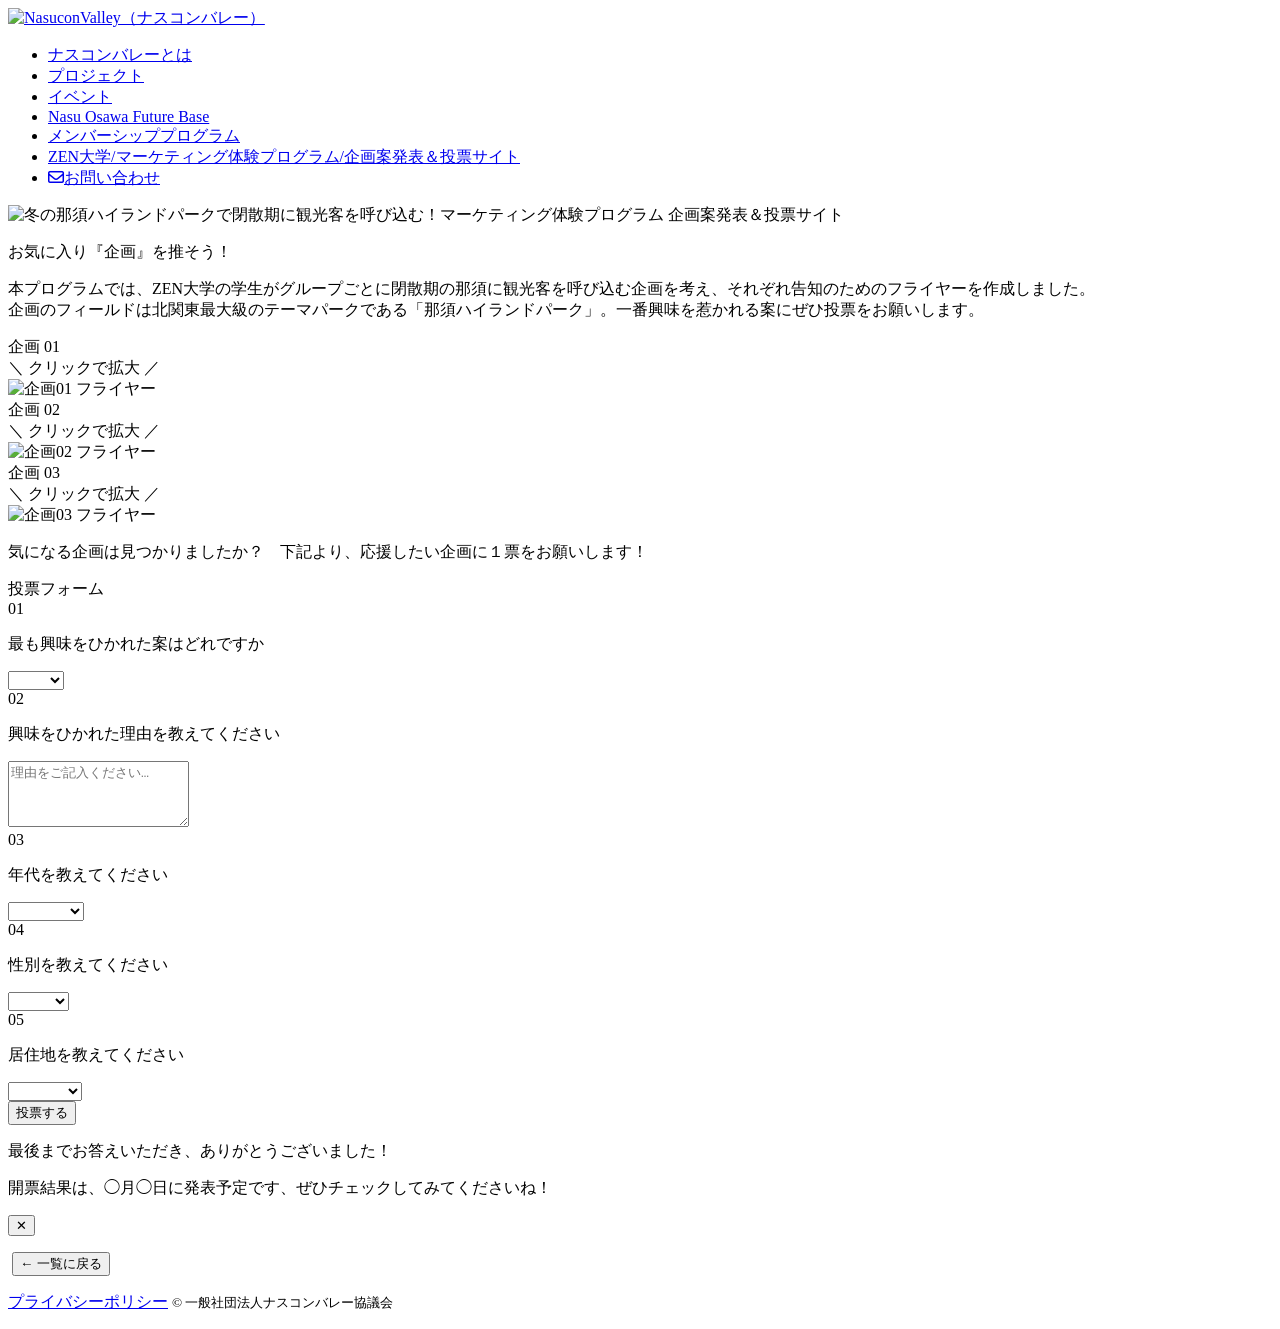
==== commit 6d8b45b4: "Add files via upload" ====
--- a/zen-mktg-pgm_vote.html
+++ b/zen-mktg-pgm_vote.html
@@ -37,7 +37,6 @@
       }
     </style>
     <link rel="stylesheet" href="/assets/css/style.css" />
-
     <link
       rel="stylesheet"
       href="https://cdn.jsdelivr.net/npm/swiper@11/swiper-bundle.min.css"
@@ -73,7 +72,11 @@
       <header id="js-navigation" class="l-header">
         <div class="l-header__inner">
           <div class="p-header__logo">
-            <a href="/"><img src="/assets/img/zen-mktg-pgm_vote/logo.svg" alt="NasuconValley（ナスコンバレー）"></a>
+            <a href="/"
+              ><img
+                src="/assets/img/zen-mktg-pgm_vote/logo.svg"
+                alt="NasuconValley（ナスコンバレー）"
+            /></a>
           </div>
           <nav class="p-header__nav">
             <ul class="p-header__nav__menu">
@@ -98,6 +101,11 @@
               <li class="p-header__nav__menu__item">
                 <a href="https://nasucon.jp#membership" class="p-header__link"
                   >メンバーシッププログラム</a
+                >
+              </li>
+              <li class="p-header__nav__menu__item">
+                <a href="https://nasucon.jp#membership" class="p-header__link"
+                  >ZEN大学/マーケティング体験プログラム/企画案発表＆投票サイト</a
                 >
               </li>
               <li class="p-header__nav__menu__item">
@@ -115,17 +123,16 @@
       </header>
 
       <main>
-
         <!-- #zen-vote-page ルートラッパー（名前空間として使用） -->
         <div id="zen-vote-page">
-
           <!-- セクション①: KV（ヒーロー画像） -->
           <header class="zvp-hero">
-            <img class="zvp-hero__img"
-                 src="/assets/img/zen-mktg-pgm_vote/main-visual.png"
-                 alt="冬の那須ハイランドパークで閉散期に観光客を呼び込む！マーケティング体験プログラム 企画案発表＆投票サイト">
+            <img
+              class="zvp-hero__img"
+              src="/assets/img/zen-mktg-pgm_vote/main-visual.png"
+              alt="冬の那須ハイランドパークで閉散期に観光客を呼び込む！マーケティング体験プログラム 企画案発表＆投票サイト"
+            />
           </header>
-
 
           <!-- セクション②: イントロテキスト -->
           <section class="zvp-intro">
@@ -134,7 +141,7 @@
                 <p>お気に入り『企画』を推そう！</p>
               </div>
               <p class="zvp-intro__body">
-                本プログラムでは、ZEN大学の学生がグループごとに閉散期の那須に観光客を呼び込む企画を考え、それぞれ告知のためのフライヤーを作成しました。<br>
+                本プログラムでは、ZEN大学の学生がグループごとに閉散期の那須に観光客を呼び込む企画を考え、それぞれ告知のためのフライヤーを作成しました。<br />
                 企画のフィールドは北関東最大級のテーマパークである「那須ハイランドパーク」。一番興味を惹かれる案にぜひ投票をお願いします。
               </p>
             </div>
@@ -143,70 +150,94 @@
           <!-- セクション③: 企画カード（チラシ01〜03）-->
           <section class="zvp-plans" aria-label="企画一覧">
             <div class="zvp-plans__grid">
-
               <!-- 企画 01 -->
               <div class="zvp-plan-card-wrap">
-                <div class="zvp-plan-card__badge zvp-plan-card__badge--01">企画 <span>01</span></div>
-                <article id="plan01"
-                         class="zvp-plan-card"
-                         role="button"
-                         tabindex="0"
-                         aria-label="企画01のフライヤーを拡大表示">
+                <div class="zvp-plan-card__badge zvp-plan-card__badge--01">
+                  企画 <span>01</span>
+                </div>
+                <article
+                  id="plan01"
+                  class="zvp-plan-card"
+                  role="button"
+                  tabindex="0"
+                  aria-label="企画01のフライヤーを拡大表示"
+                >
                   <div class="zvp-plan-card__header">
-                    <span class="zvp-plan-card__hint">＼ クリックで拡大 ／</span>
+                    <span class="zvp-plan-card__hint"
+                      >＼ クリックで拡大 ／</span
+                    >
                   </div>
                   <div class="zvp-plan-card__img-wrap">
-                    <img src="/assets/img/zen-mktg-pgm_vote/plan_01.jpg"
-                         alt="企画01 フライヤー"
-                         loading="lazy">
+                    <img
+                      src="/assets/img/zen-mktg-pgm_vote/plan_01.jpg"
+                      alt="企画01 フライヤー"
+                      loading="lazy"
+                    />
                   </div>
                 </article>
               </div>
 
               <!-- 企画 02 -->
               <div class="zvp-plan-card-wrap">
-                <div class="zvp-plan-card__badge zvp-plan-card__badge--02">企画 <span>02</span></div>
-                <article id="plan02"
-                         class="zvp-plan-card"
-                         role="button"
-                         tabindex="0"
-                         aria-label="企画02のフライヤーを拡大表示">
+                <div class="zvp-plan-card__badge zvp-plan-card__badge--02">
+                  企画 <span>02</span>
+                </div>
+                <article
+                  id="plan02"
+                  class="zvp-plan-card"
+                  role="button"
+                  tabindex="0"
+                  aria-label="企画02のフライヤーを拡大表示"
+                >
                   <div class="zvp-plan-card__header">
-                    <span class="zvp-plan-card__hint">＼ クリックで拡大 ／</span>
+                    <span class="zvp-plan-card__hint"
+                      >＼ クリックで拡大 ／</span
+                    >
                   </div>
                   <div class="zvp-plan-card__img-wrap">
-                    <img src="/assets/img/zen-mktg-pgm_vote/plan_02.jpg"
-                         alt="企画02 フライヤー"
-                         loading="lazy">
+                    <img
+                      src="/assets/img/zen-mktg-pgm_vote/plan_02.jpg"
+                      alt="企画02 フライヤー"
+                      loading="lazy"
+                    />
                   </div>
                 </article>
               </div>
 
               <!-- 企画 03 -->
               <div class="zvp-plan-card-wrap">
-                <div class="zvp-plan-card__badge zvp-plan-card__badge--03">企画 <span>03</span></div>
-                <article id="plan03"
-                         class="zvp-plan-card"
-                         role="button"
-                         tabindex="0"
-                         aria-label="企画03のフライヤーを拡大表示">
+                <div class="zvp-plan-card__badge zvp-plan-card__badge--03">
+                  企画 <span>03</span>
+                </div>
+                <article
+                  id="plan03"
+                  class="zvp-plan-card"
+                  role="button"
+                  tabindex="0"
+                  aria-label="企画03のフライヤーを拡大表示"
+                >
                   <div class="zvp-plan-card__header">
-                    <span class="zvp-plan-card__hint">＼ クリックで拡大 ／</span>
+                    <span class="zvp-plan-card__hint"
+                      >＼ クリックで拡大 ／</span
+                    >
                   </div>
                   <div class="zvp-plan-card__img-wrap">
-                    <img src="/assets/img/zen-mktg-pgm_vote/plan_03.jpg"
-                         alt="企画03 フライヤー"
-                         loading="lazy">
+                    <img
+                      src="/assets/img/zen-mktg-pgm_vote/plan_03.jpg"
+                      alt="企画03 フライヤー"
+                      loading="lazy"
+                    />
                   </div>
                 </article>
               </div>
-
             </div>
 
             <!-- カード下の吹き出し -->
             <div class="zvp-plans__cta">
               <div class="zvp-plans__cta__balloon">
-                <p>気になる企画は見つかりましたか？　下記より、応援したい企画に１票をお願いします！</p>
+                <p>
+                  気になる企画は見つかりましたか？　下記より、応援したい企画に１票をお願いします！
+                </p>
               </div>
             </div>
           </section>
@@ -220,9 +251,15 @@
               <div class="zvp-form-field">
                 <span class="zvp-field-num" aria-hidden="true">01</span>
                 <div class="zvp-field-body">
-                  <p class="zvp-field-label">最も興味をひかれた案はどれですか</p>
+                  <p class="zvp-field-label">
+                    最も興味をひかれた案はどれですか
+                  </p>
                   <div class="zvp-select-wrap">
-                    <select id="zvp-q1" class="zvp-field-select" aria-required="true">
+                    <select
+                      id="zvp-q1"
+                      class="zvp-field-select"
+                      aria-required="true"
+                    >
                       <option value="" disabled selected></option>
                       <option value="1">企画1</option>
                       <option value="2">企画2</option>
@@ -236,11 +273,15 @@
               <div class="zvp-form-field">
                 <span class="zvp-field-num" aria-hidden="true">02</span>
                 <div class="zvp-field-body">
-                  <p class="zvp-field-label">興味をひかれた理由を教えてください</p>
-                  <textarea id="zvp-q2"
-                            class="zvp-field-textarea"
-                            placeholder="理由をご記入ください…"
-                            rows="4"></textarea>
+                  <p class="zvp-field-label">
+                    興味をひかれた理由を教えてください
+                  </p>
+                  <textarea
+                    id="zvp-q2"
+                    class="zvp-field-textarea"
+                    placeholder="理由をご記入ください…"
+                    rows="4"
+                  ></textarea>
                 </div>
               </div>
 
@@ -303,31 +344,33 @@
 
             <div class="zvp-outro">
               <p>最後までお答えいただき、ありがとうございました！</p>
-              <p>開票結果は、◯月◯日に発表予定です、ぜひチェックしてみてくださいね！</p>
-            </div>
-
+              <p>
+                開票結果は、◯月◯日に発表予定です、ぜひチェックしてみてくださいね！
+              </p>
+            </div>
           </section>
-
         </div>
 
-
         <!-- カードの全画面拡大表示 -->
-        <div id="zvp-modal-overlay" role="dialog" aria-modal="true" aria-label="フライヤー拡大表示">
+        <div
+          id="zvp-modal-overlay"
+          role="dialog"
+          aria-modal="true"
+          aria-label="フライヤー拡大表示"
+        >
           <div id="zvp-modal-inner">
-            <button id="zvp-modal-close" type="button" aria-label="閉じる">✕</button>
+            <button id="zvp-modal-close" type="button" aria-label="閉じる">
+              ✕
+            </button>
             <p id="zvp-modal-label"></p>
-            <img id="zvp-modal-img" src="#" alt="">
+            <img id="zvp-modal-img" src="#" alt="" />
             <button id="zvp-modal-back-btn" type="button">← 一覧に戻る</button>
           </div>
         </div>
 
         <!-- 投票後のポップアップ（トースト） -->
         <div id="zvp-toast" role="status" aria-live="polite"></div>
-
       </main>
-
-      <!-- このページ専用JavaScript -->
-      <script src="/assets/js/zen-mktg-pgm_vote.js"></script>
 
       <footer class="l-footer">
         <div class="p-footer__bottom">
@@ -340,5 +383,12 @@
         </div>
       </footer>
     </div>
+
+    <!-- サイト共通の読み込みファイル -->
+    <script src="./NasuconValley（ナスコンバレー）｜イノベーションを社会実装する 国内最大規模のリビングラボ_files/jquery.min.js"></script>
+    <script src="./NasuconValley（ナスコンバレー）｜イノベーションを社会実装する 国内最大規模のリビングラボ_files/app.js"></script>
+
+    <!-- ページ個別の読み込みファイル -->
+    <script src="/assets/js/zen-mktg-pgm_vote.js"></script>
   </body>
-</html>+</html>
